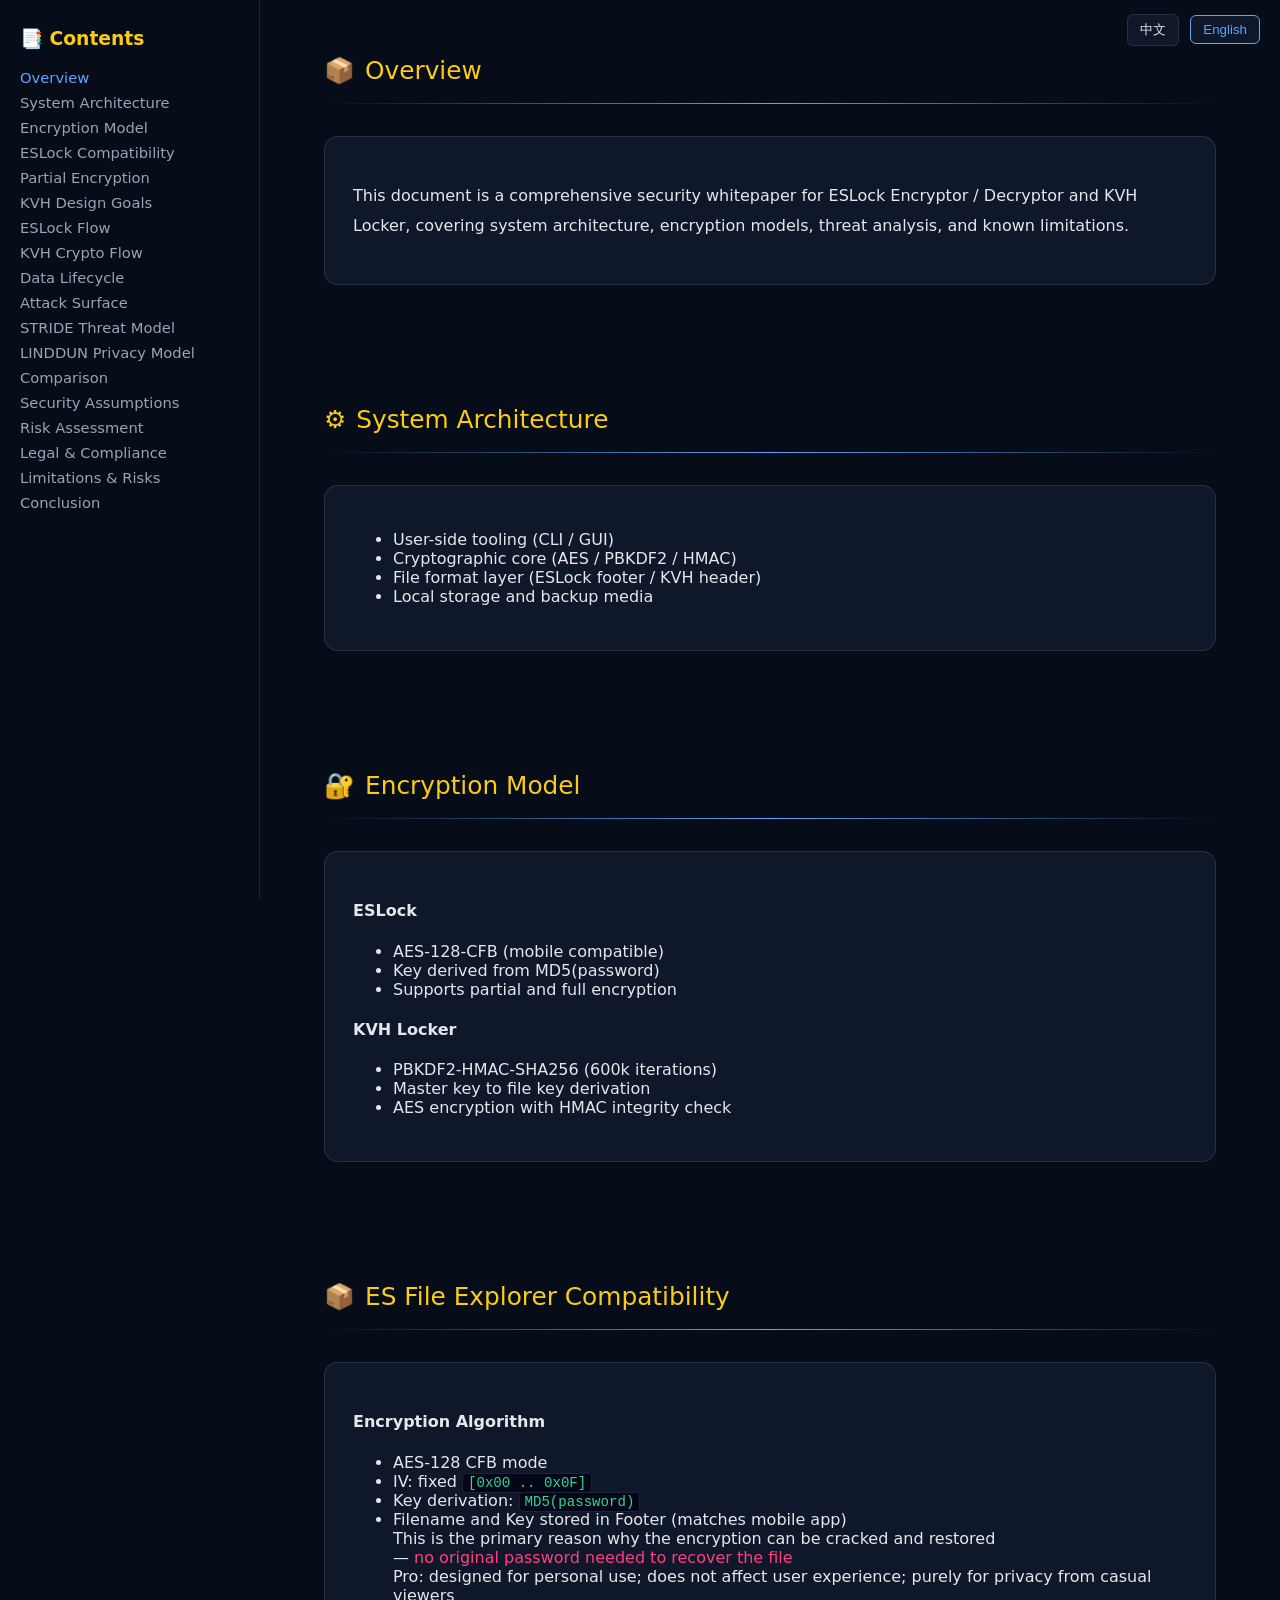
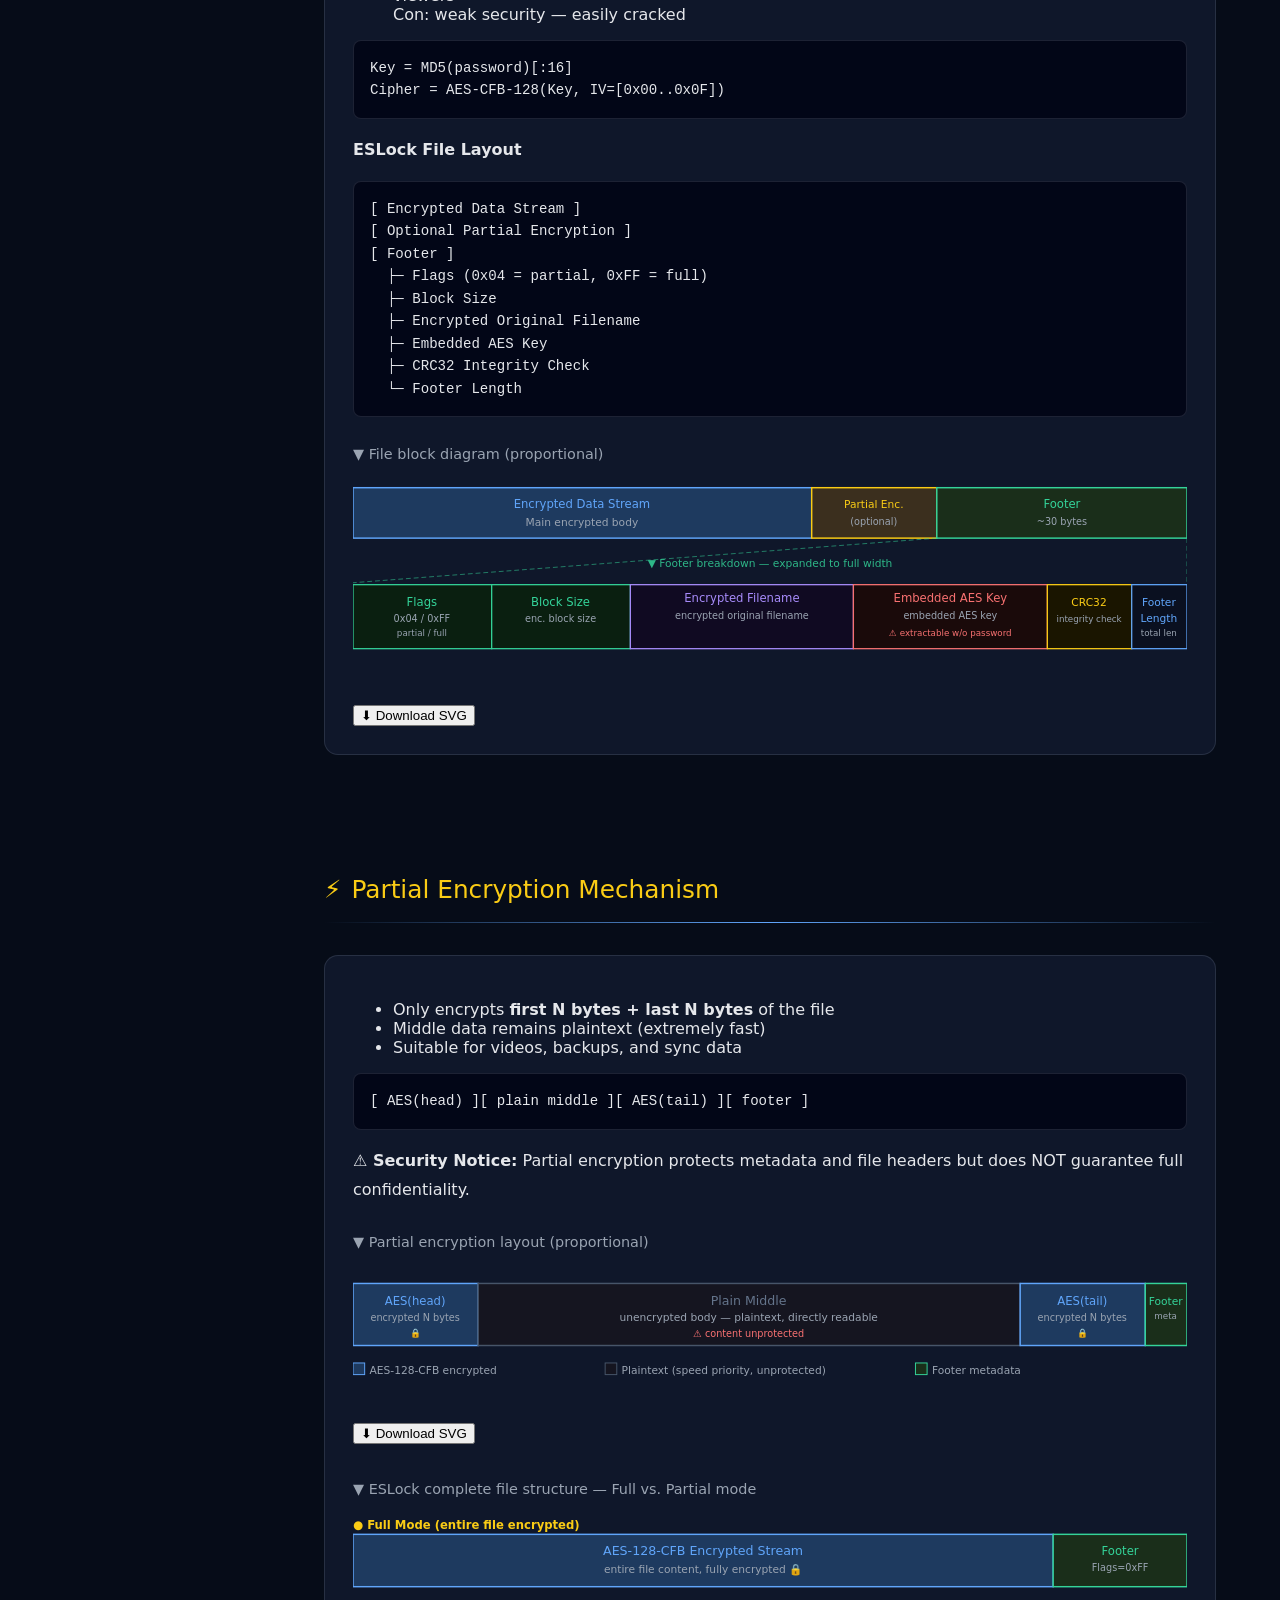
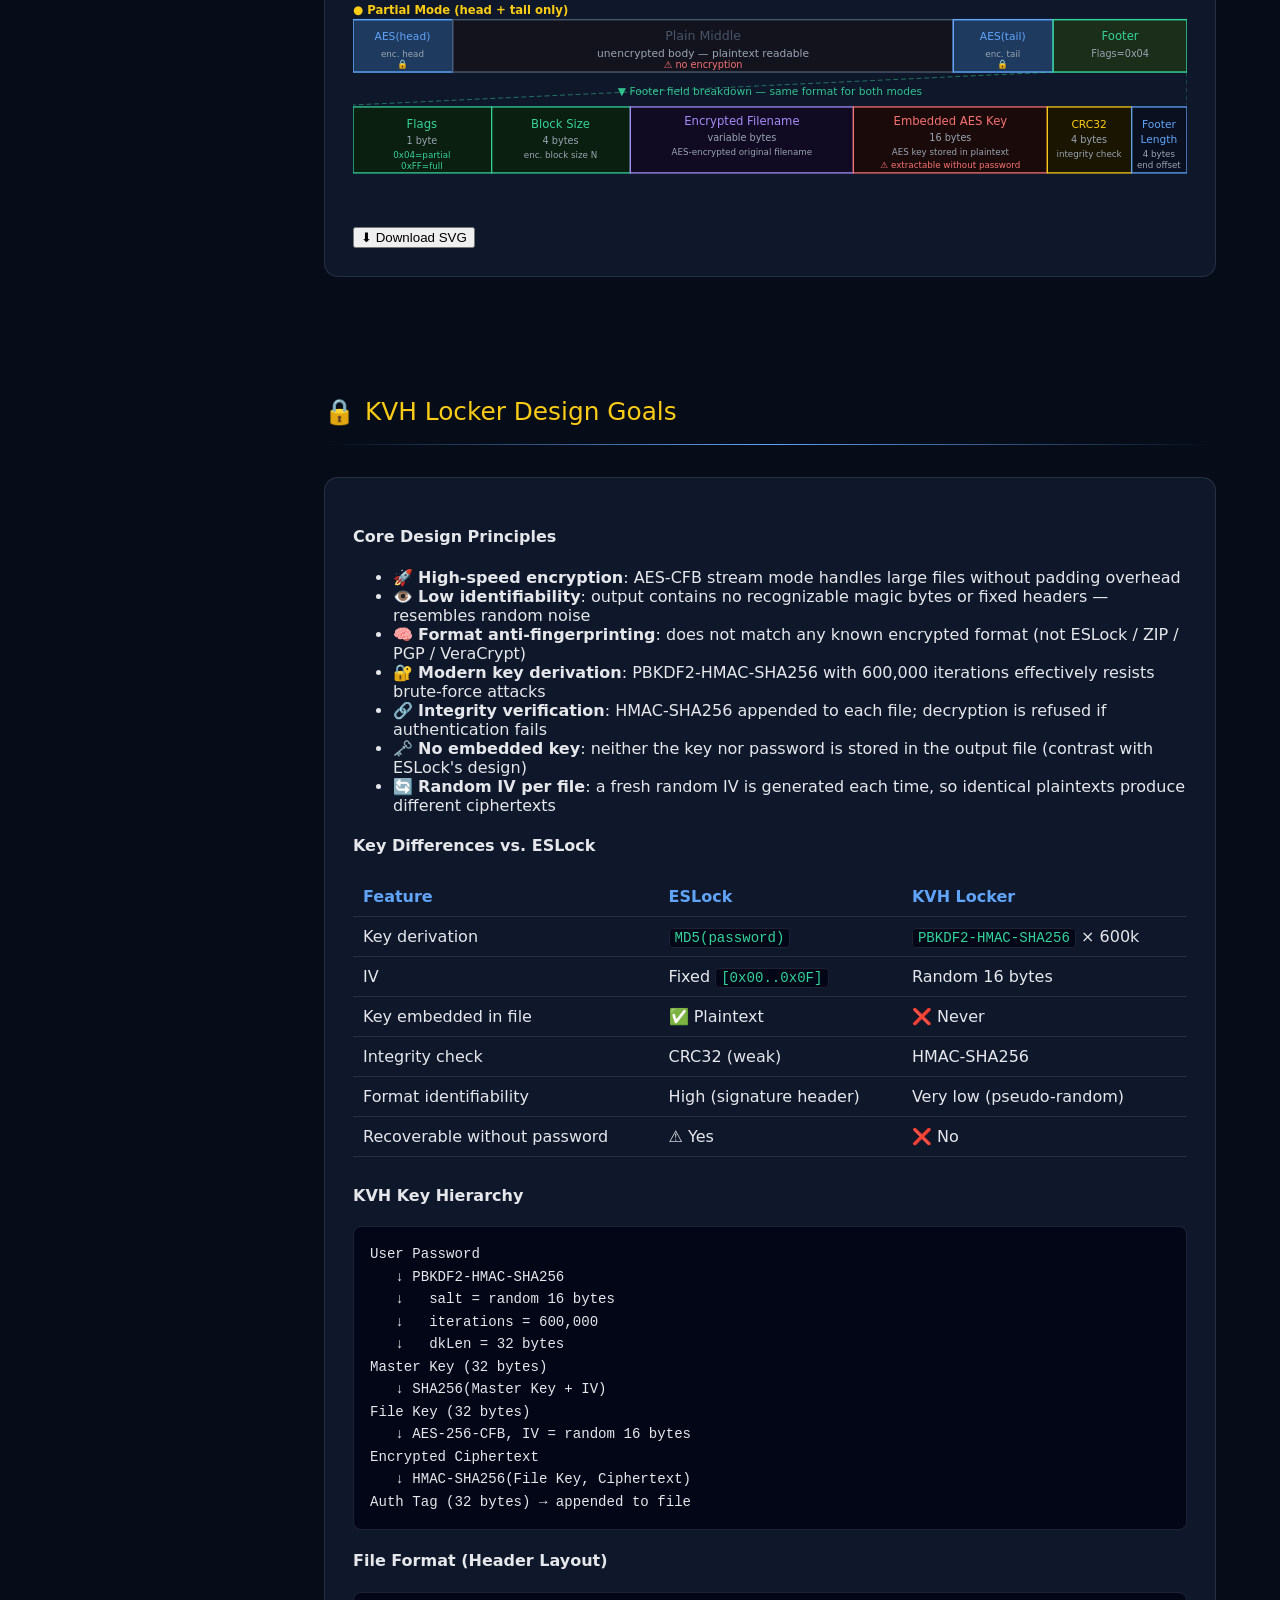
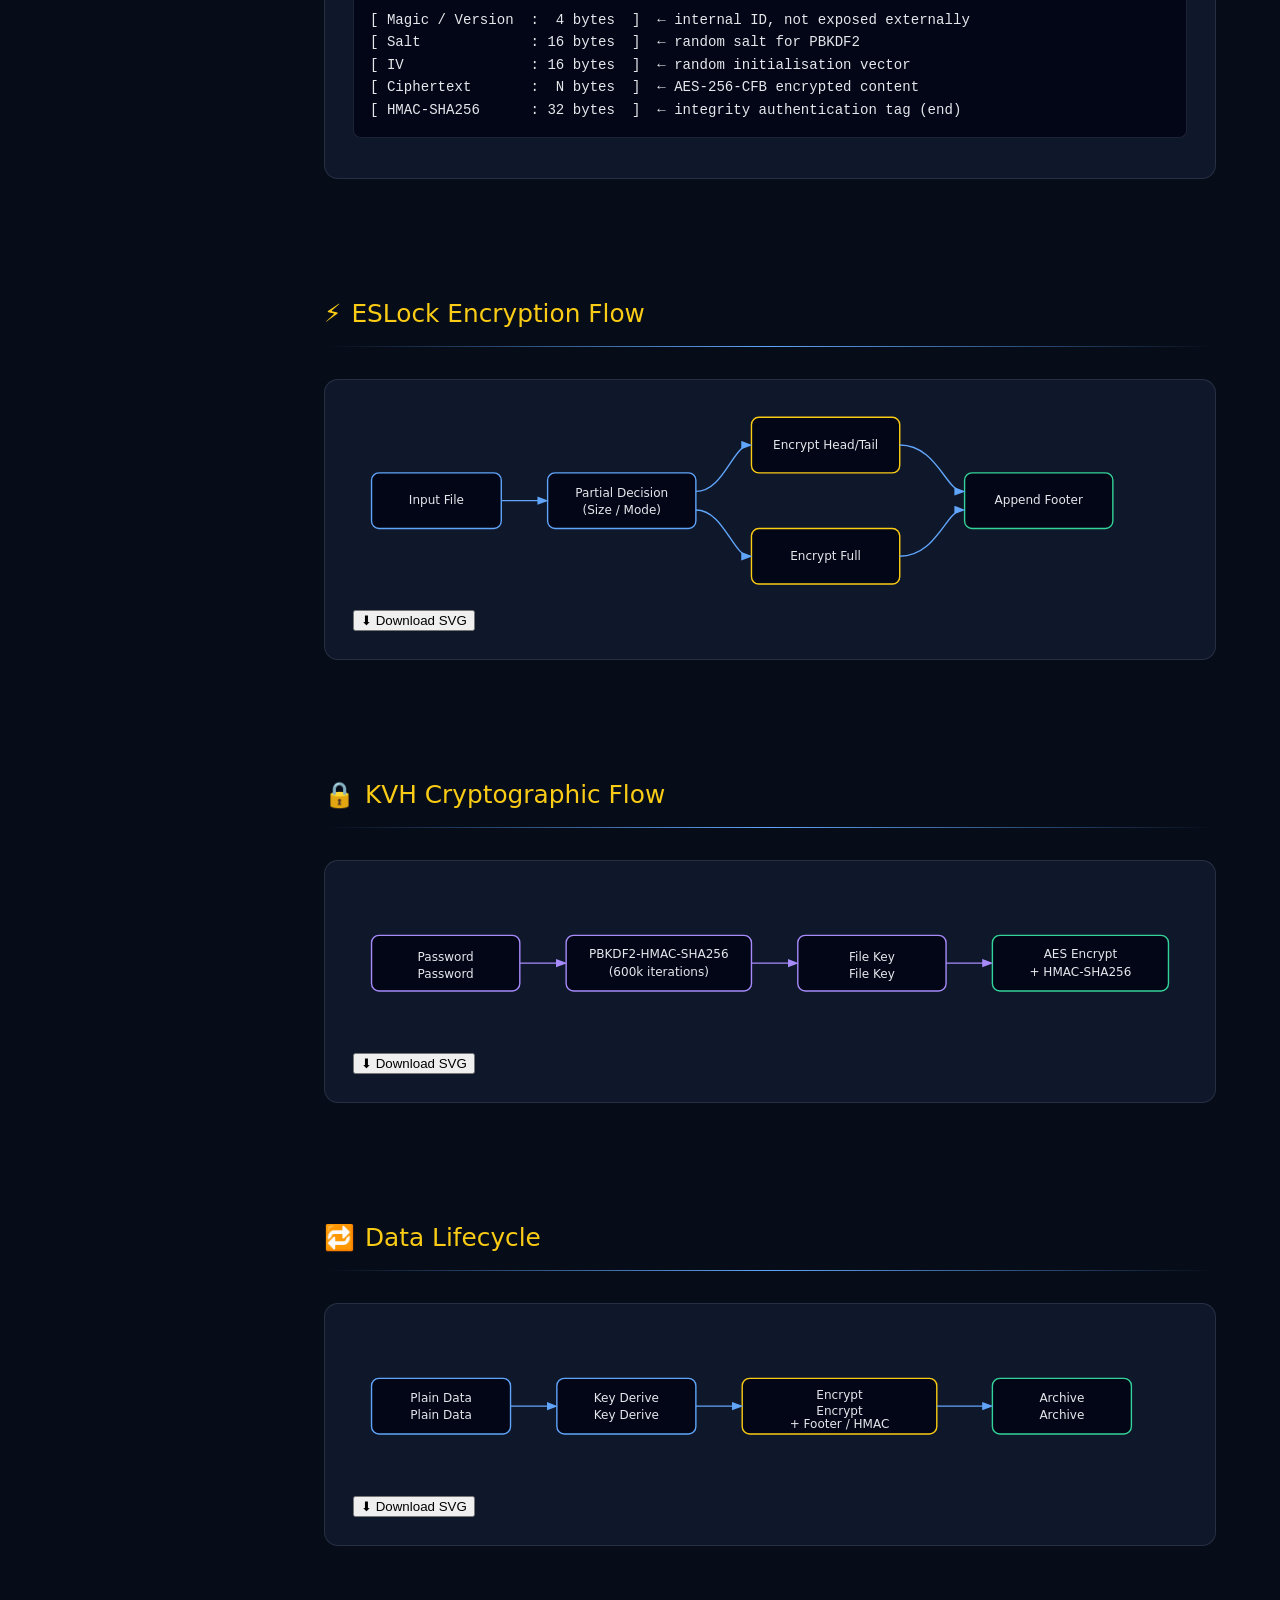
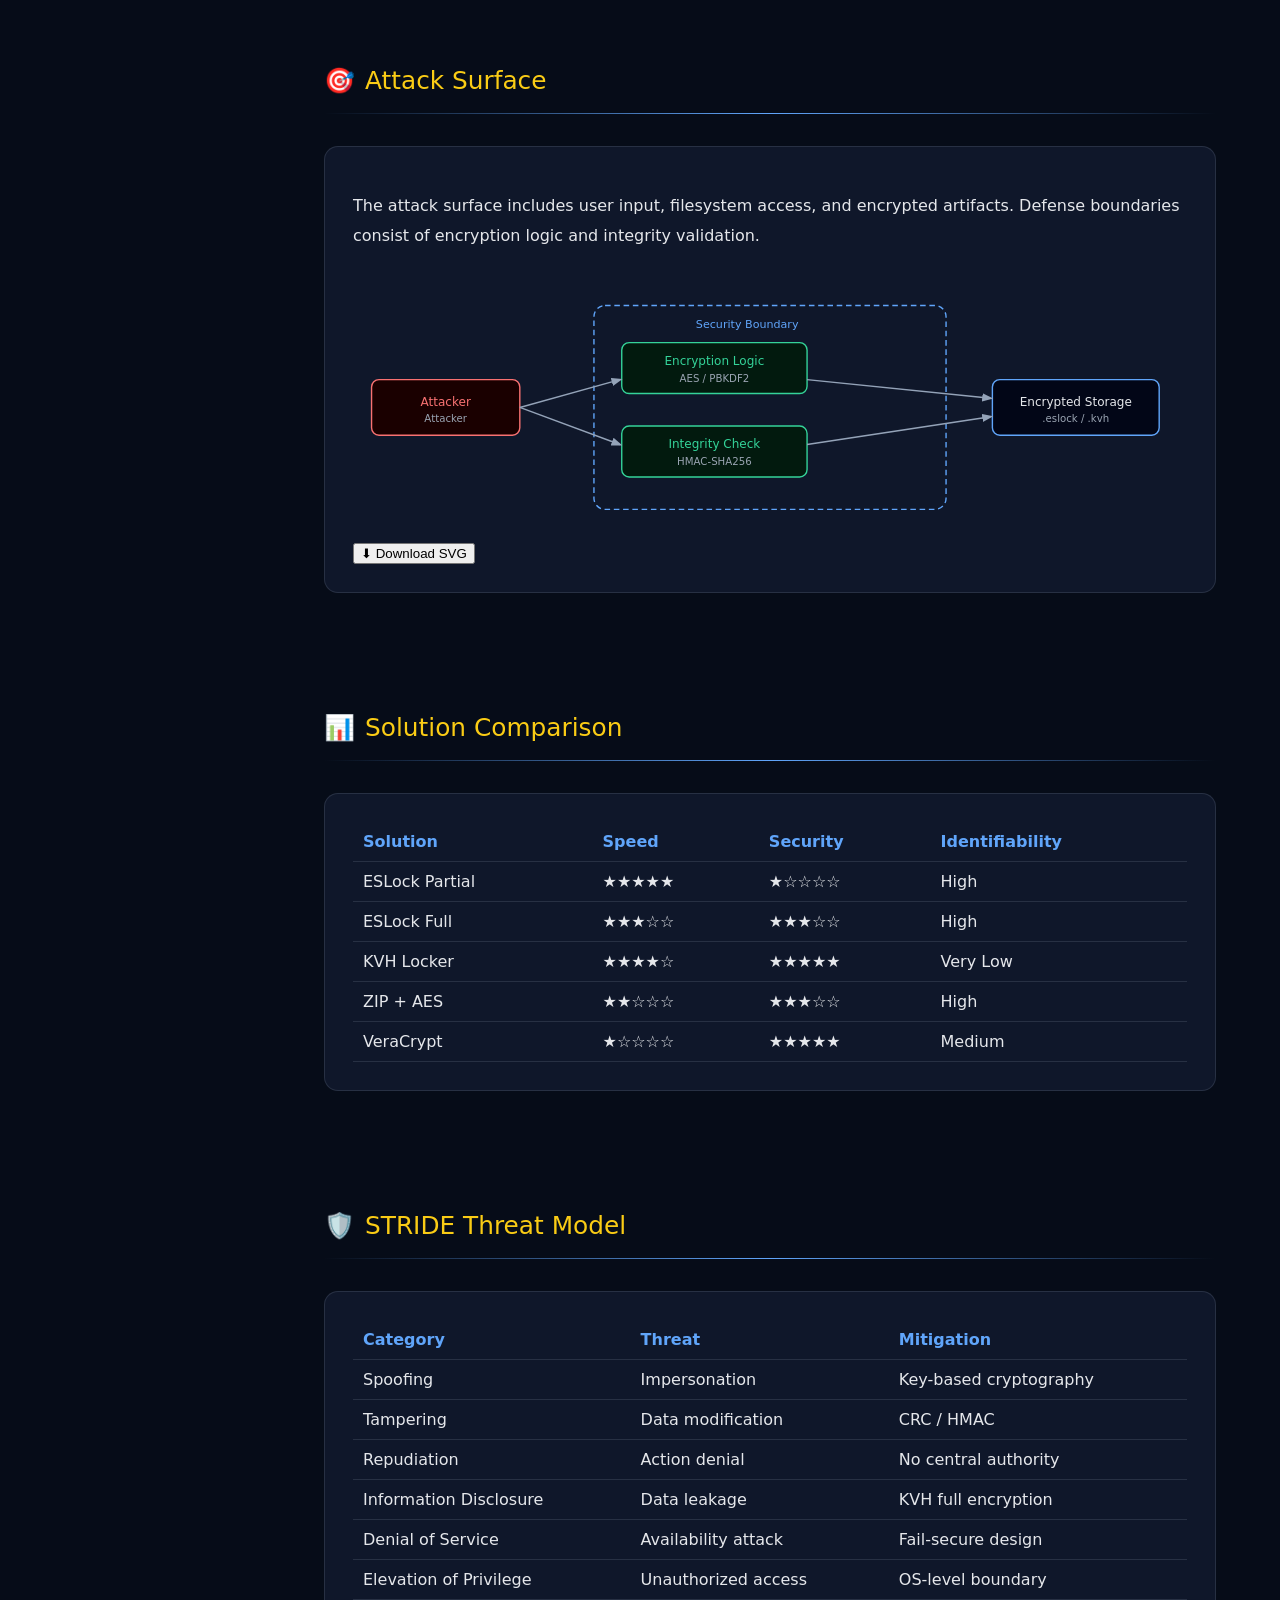
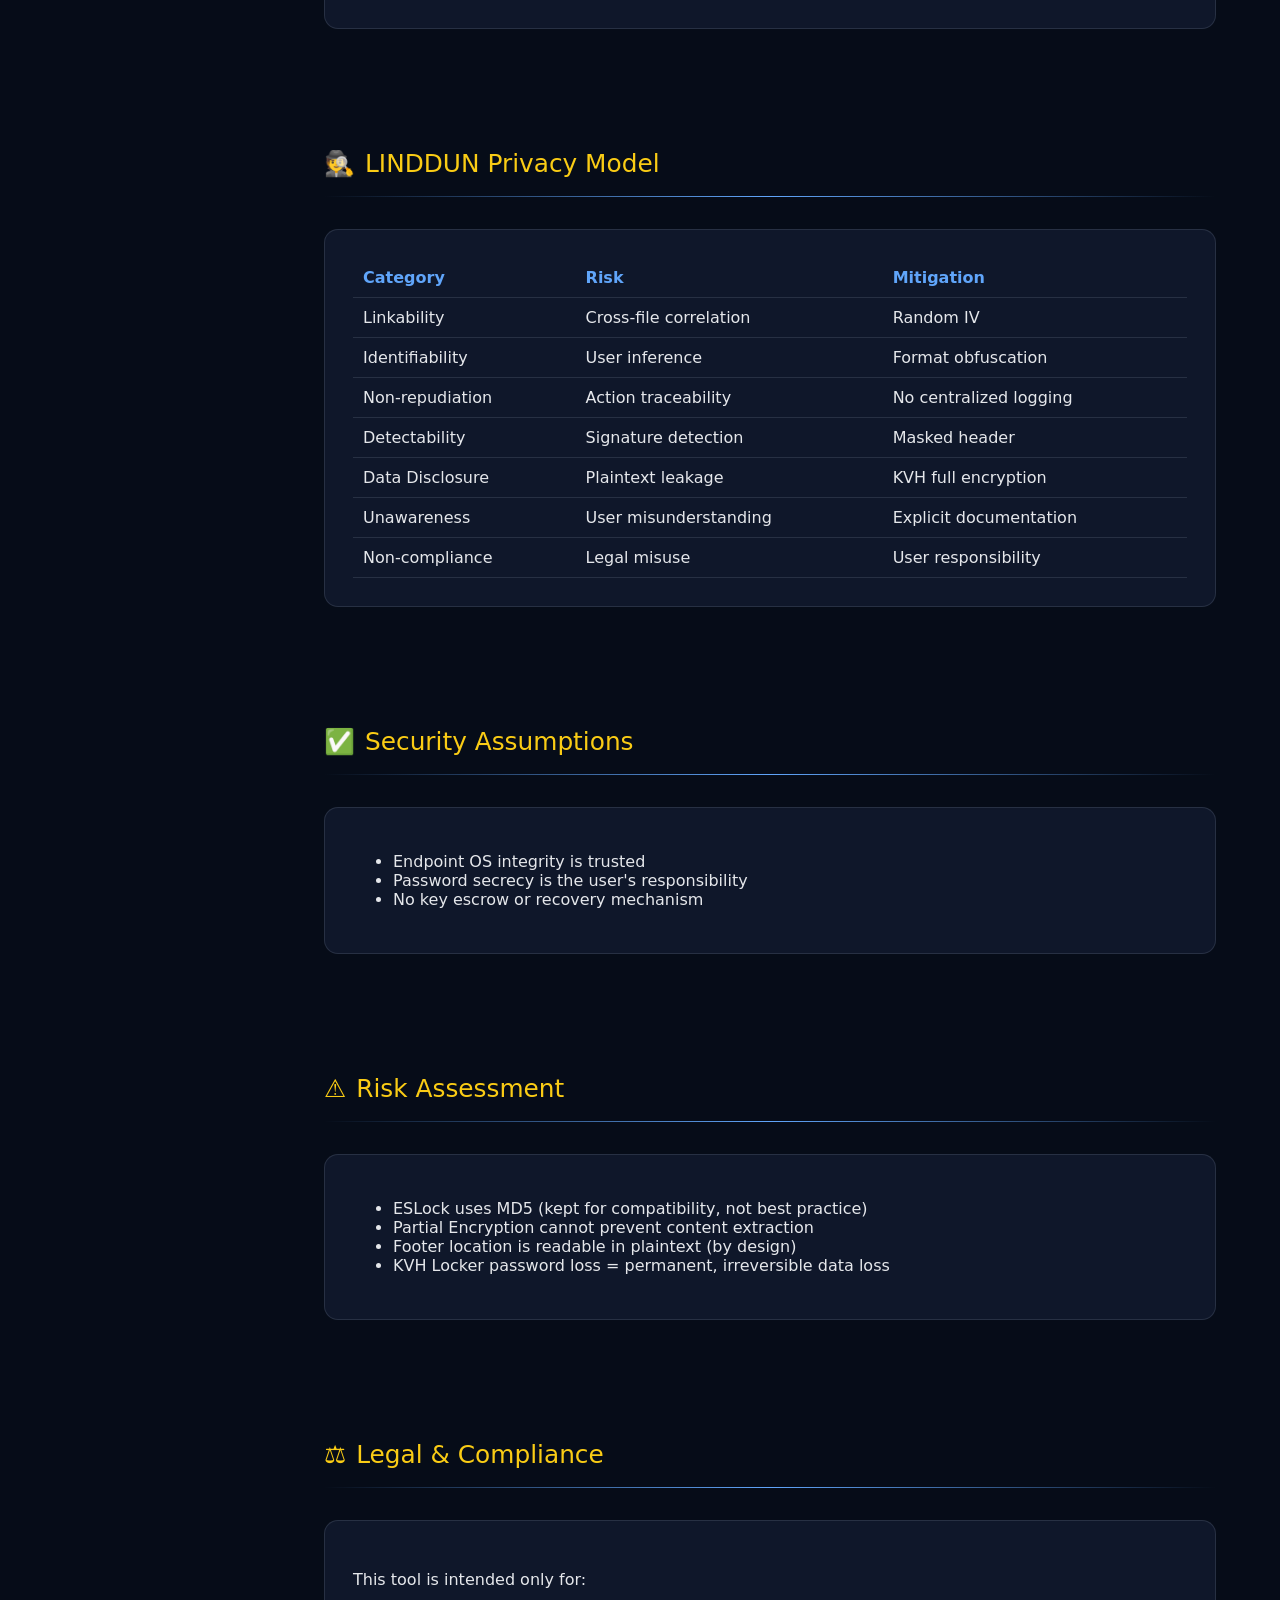
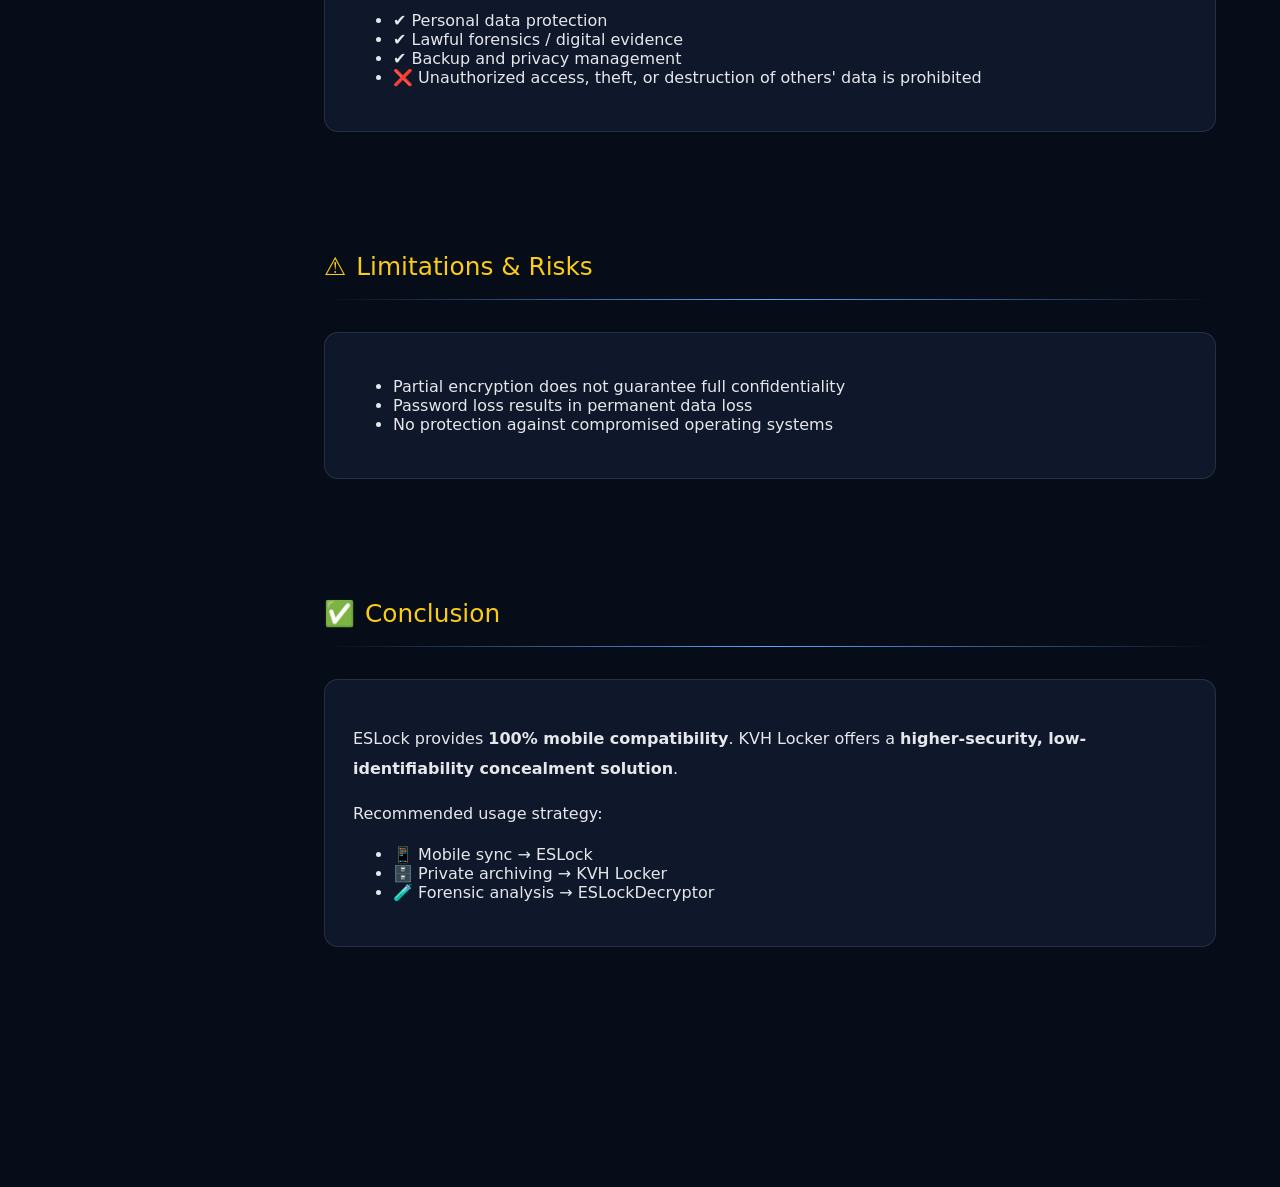
==== ESLOCK_Recover/index.html @ b15d83b2 "Add Eslocker [KvhLockery included]" ====
<!DOCTYPE html>
<html lang="zh-Hant">
<head>
<meta charset="UTF-8">
<meta name="viewport" content="width=device-width, initial-scale=1">
<title>ESLock &amp; KVH Locker — Security Whitepaper</title>

<link rel="stylesheet" href="index.css">
</head>

<body style="background:#060c18;color:#e5e7eb">

<div class="lang-switch">
  <button id="btn-zh" class="active" onclick="setLang('zh')">中文</button>
  <button id="btn-en" onclick="setLang('en')">English</button>
</div>

<div class="wrapper">

<nav>
  <h3>📑 <span class="zhi">目錄</span><span class="eni">Contents</span></h3>
  <a href="#overview">     <span class="zhi">概覽</span>              <span class="eni">Overview</span></a>
  <a href="#architecture"> <span class="zhi">系統架構</span>          <span class="eni">System Architecture</span></a>
  <a href="#crypto">       <span class="zhi">加密模型</span>          <span class="eni">Encryption Model</span></a>
  <a href="#eslock-compat"> <span class="zhi">ESLock 相容性</span>    <span class="eni">ESLock Compatibility</span></a>
  <a href="#eslock-partial"><span class="zhi">部分加密</span>          <span class="eni">Partial Encryption</span></a>
  <a href="#kvh-design">   <span class="zhi">KVH 設計目標</span>     <span class="eni">KVH Design Goals</span></a>
  <a href="#eslock-flow">  <span class="zhi">ESLock 加密流程</span>  <span class="eni">ESLock Flow</span></a>
  <a href="#kvh-flow">     <span class="zhi">KVH 加密流程</span>    <span class="eni">KVH Crypto Flow</span></a>
  <a href="#lifecycle">    <span class="zhi">資料生命週期</span>     <span class="eni">Data Lifecycle</span></a>
  <a href="#attack">       <span class="zhi">攻擊面</span>            <span class="eni">Attack Surface</span></a>
  <a href="#stride">       <span class="zhi">STRIDE 威脅模型</span>  <span class="eni">STRIDE Threat Model</span></a>
  <a href="#linddun">      <span class="zhi">LINDDUN 隱私模型</span><span class="eni">LINDDUN Privacy Model</span></a>
  <a href="#compare">      <span class="zhi">方案比較</span>          <span class="eni">Comparison</span></a>
  <a href="#assumptions">  <span class="zhi">安全假設</span>          <span class="eni">Security Assumptions</span></a>
  <a href="#risk">         <span class="zhi">風險評估</span>          <span class="eni">Risk Assessment</span></a>
  <a href="#legal">        <span class="zhi">法務聲明</span>          <span class="eni">Legal &amp; Compliance</span></a>
  <a href="#limits">       <span class="zhi">限制與風險</span>        <span class="eni">Limitations &amp; Risks</span></a>
  <a href="#conclusion">   <span class="zhi">結語</span>              <span class="eni">Conclusion</span></a>
</nav>

<main>

<!-- ===== Overview ===== -->
<section id="overview">
<div class="icon-title">📦 <span class="zhi">概覽</span><span class="eni">Overview</span></div>
<div class="divider"></div>
<div class="panel">
  <div class="zh"><p>本文件為 ESLock Encryptor / Decryptor 與 KVH Locker 的完整安全白皮書，描述其系統架構、加密模型、威脅面分析與已知限制。</p></div>
  <div class="en"><p>This document is a comprehensive security whitepaper for ESLock Encryptor / Decryptor and KVH Locker, covering system architecture, encryption models, threat analysis, and known limitations.</p></div>
</div>
</section>

<!-- ===== Architecture ===== -->
<section id="architecture">
<div class="icon-title">⚙️ <span class="zhi">系統架構</span><span class="eni">System Architecture</span></div>
<div class="divider"></div>
<div class="panel">
  <div class="zh"><ul>
    <li>使用者端工具（CLI / GUI）</li>
    <li>密碼學核心（AES / PBKDF2 / HMAC）</li>
    <li>檔案格式層（ESLock Footer / KVH Header）</li>
    <li>本機儲存與備份媒體</li>
  </ul></div>
  <div class="en"><ul>
    <li>User-side tooling (CLI / GUI)</li>
    <li>Cryptographic core (AES / PBKDF2 / HMAC)</li>
    <li>File format layer (ESLock footer / KVH header)</li>
    <li>Local storage and backup media</li>
  </ul></div>
</div>
</section>

<!-- ===== Crypto ===== -->
<section id="crypto">
<div class="icon-title">🔐 <span class="zhi">加密模型</span><span class="eni">Encryption Model</span></div>
<div class="divider"></div>
<div class="panel">
  <div class="zh">
    <p><b>ESLock</b></p>
    <ul>
      <li>AES-128-CFB（相容行動裝置）</li>
      <li>Key = MD5(password)</li>
      <li>支援 Partial / Full Encryption</li>
    </ul>
    <p><b>KVH Locker</b></p>
    <ul>
      <li>PBKDF2-HMAC-SHA256（600k iterations）</li>
      <li>Master Key 派生成 File Key</li>
      <li>AES 加密 + HMAC 完整性驗證</li>
    </ul>
  </div>
  <div class="en">
    <p><b>ESLock</b></p>
    <ul>
      <li>AES-128-CFB (mobile compatible)</li>
      <li>Key derived from MD5(password)</li>
      <li>Supports partial and full encryption</li>
    </ul>
    <p><b>KVH Locker</b></p>
    <ul>
      <li>PBKDF2-HMAC-SHA256 (600k iterations)</li>
      <li>Master key to file key derivation</li>
      <li>AES encryption with HMAC integrity check</li>
    </ul>
  </div>
</div>
</section>

<!-- ===== ESLock Compatibility ===== -->
<section id="eslock-compat">
<div class="icon-title">📦 <span class="zhi">ESLock 相容性說明</span><span class="eni">ES File Explorer Compatibility</span></div>
<div class="divider"></div>
<div class="panel">
  <div class="zh">
    <p><b>加密演算法</b></p>
    <ul>
      <li>AES-128 CFB mode</li>
      <li>IV：固定為 <code>[0x00 .. 0x0F]</code></li>
      <li>Key 派生：<code>MD5(password)</code></li>
      <li>檔名與 Key 儲存於 Footer（與手機版一致）</BR>
          這也是為何加密會被破解還原的主要原因 <span style="color: rgb(255, 64, 128);">不須原始密碼 即可還原檔案</span></BR>
          優點: 個人使用 不影響 使用體驗 單純作為防窺的用途</BR>
          缺點: 安全性較弱，容易被破解
      </li>
    </ul>
    <pre>Key = MD5(password)[:16]
Cipher = AES-CFB-128(Key, IV=[0x00..0x0F])</pre>
    <p><b>ESLock 檔案結構</b></p>
    <pre>[ Encrypted Data Stream ]
[ Optional Partial Encryption ]
[ Footer ]
  ├─ Flags (0x04 = partial, 0xFF = full)
  ├─ Block Size
  ├─ Encrypted Original Filename
  ├─ Embedded AES Key
  ├─ CRC32 Integrity Check
  └─ Footer Length</pre>
  </div>
  <div class="en">
    <p><b>Encryption Algorithm</b></p>
    <ul>
      <li>AES-128 CFB mode</li>
      <li>IV: fixed <code>[0x00 .. 0x0F]</code></li>
      <li>Key derivation: <code>MD5(password)</code></li>
      <li>Filename and Key stored in Footer (matches mobile app)<br>
          This is the primary reason why the encryption can be cracked and restored <br> — <span style="color: rgb(255, 64, 128);">no original password needed to recover the file</span><br>
          Pro: designed for personal use; does not affect user experience; purely for privacy from casual viewers<br>
          Con: weak security — easily cracked
      </li>
    </ul>
    <pre>Key = MD5(password)[:16]
Cipher = AES-CFB-128(Key, IV=[0x00..0x0F])</pre>
    <p><b>ESLock File Layout</b></p>
    <pre>[ Encrypted Data Stream ]
[ Optional Partial Encryption ]
[ Footer ]
  ├─ Flags (0x04 = partial, 0xFF = full)
  ├─ Block Size
  ├─ Encrypted Original Filename
  ├─ Embedded AES Key
  ├─ CRC32 Integrity Check
  └─ Footer Length</pre>
  </div>

  <!-- ===== File Layout Diagram (shared, language-neutral) ===== -->
  <p style="margin:24px 0 10px;font-size:.9rem;color:var(--muted)">
    <span class="zhi">▼ 檔案區塊示意圖（依比例）</span>
    <span class="eni">▼ File block diagram (proportional)</span>
  </p>
  <svg id="svgLayout" viewBox="0 0 860 220" width="100%" xmlns="http://www.w3.org/2000/svg">
    <!--
      Row 1 — proportional top-level blocks (total 860px)
        Encrypted Data Stream : 55% → 473px
        Partial Enc (optional): 15% → 129px
        Footer                : 30% → 258px
      Row 2 — Footer sub-blocks expanded to full 860px
        scale = 860/258 ≈ 3.333
        Flags 43→143 | BlockSize 43→143 | Filename 69→230
        AESKey 60→200 | CRC32 26→87 | FtrLen 17→57
    -->

    <!-- ── Row 1 ── -->
    <rect x="0"   y="10" width="473" height="52" rx="0" fill="#1e3a5f" stroke="#60a5fa" stroke-width="1.5"/>
    <rect x="473" y="10" width="129" height="52" rx="0" fill="#3b2f1e" stroke="#facc15" stroke-width="1.5"/>
    <rect x="602" y="10" width="258" height="52" rx="0" fill="#1a2e1a" stroke="#34d399" stroke-width="1.5"/>

    <text x="236" y="31" font-family="system-ui" font-size="12" fill="#60a5fa" text-anchor="middle">Encrypted Data Stream</text>
    <text x="236" y="50" font-family="system-ui" font-size="11" fill="#9aa4b2" text-anchor="middle">
      <tspan class="zhi">主體加密內容</tspan><tspan class="eni">Main encrypted body</tspan>
    </text>
    <text x="537" y="31" font-family="system-ui" font-size="11" fill="#facc15" text-anchor="middle">Partial Enc.</text>
    <text x="537" y="48" font-family="system-ui" font-size="10" fill="#9aa4b2" text-anchor="middle">
      <tspan class="zhi">(選用)</tspan><tspan class="eni">(optional)</tspan>
    </text>
    <text x="731" y="31" font-family="system-ui" font-size="12" fill="#34d399" text-anchor="middle">Footer</text>
    <text x="731" y="48" font-family="system-ui" font-size="10" fill="#9aa4b2" text-anchor="middle">~30 bytes</text>

    <!-- ── Zoom connector: Footer (x=602~860) fans out to full width ── -->
    <line x1="602" y1="62" x2="0"   y2="108" stroke="#34d399" stroke-width="1"   stroke-dasharray="5,3" opacity="0.55"/>
    <line x1="860" y1="62" x2="860" y2="108" stroke="#34d399" stroke-width="1"   stroke-dasharray="5,3" opacity="0.55"/>
    <!-- zoom label -->
    <text x="430" y="92" font-family="system-ui" font-size="11" fill="#34d399" text-anchor="middle" opacity="0.85">
      <tspan class="zhi">▼ Footer 展開（依欄位比例，整列顯示）</tspan>
      <tspan class="eni">▼ Footer breakdown — expanded to full width</tspan>
    </text>

    <!-- ── Row 2: Footer sub-blocks full-width ── -->
    <rect x="0"   y="110" width="143" height="66" rx="0" fill="#0a1f10" stroke="#34d399" stroke-width="1.3"/>
    <rect x="143" y="110" width="143" height="66" rx="0" fill="#0a1f10" stroke="#34d399" stroke-width="1.3"/>
    <rect x="286" y="110" width="230" height="66" rx="0" fill="#100a22" stroke="#a78bfa" stroke-width="1.3"/>
    <rect x="516" y="110" width="200" height="66" rx="0" fill="#1a0a0a" stroke="#f87171" stroke-width="1.3"/>
    <rect x="716" y="110" width="87"  height="66" rx="0" fill="#1a1500" stroke="#facc15" stroke-width="1.3"/>
    <rect x="803" y="110" width="57"  height="66" rx="0" fill="#0a1020" stroke="#60a5fa" stroke-width="1.3"/>

    <!-- Row 2 labels -->
    <text x="71"  y="132" font-family="system-ui" font-size="12" fill="#34d399" text-anchor="middle">Flags</text>
    <text x="71"  y="149" font-family="system-ui" font-size="10" fill="#9aa4b2" text-anchor="middle">0x04 / 0xFF</text>
    <text x="71"  y="163" font-family="system-ui" font-size="9"  fill="#9aa4b2" text-anchor="middle">
      <tspan class="zhi">partial / full</tspan><tspan class="eni">partial / full</tspan>
    </text>

    <text x="214" y="132" font-family="system-ui" font-size="12" fill="#34d399" text-anchor="middle">Block Size</text>
    <text x="214" y="149" font-family="system-ui" font-size="10" fill="#9aa4b2" text-anchor="middle">
      <tspan class="zhi">加密區塊大小</tspan><tspan class="eni">enc. block size</tspan>
    </text>

    <text x="401" y="128" font-family="system-ui" font-size="12" fill="#a78bfa" text-anchor="middle">Encrypted Filename</text>
    <text x="401" y="145" font-family="system-ui" font-size="10" fill="#9aa4b2" text-anchor="middle">
      <tspan class="zhi">加密原始檔名</tspan><tspan class="eni">encrypted original filename</tspan>
    </text>

    <text x="616" y="128" font-family="system-ui" font-size="12" fill="#f87171" text-anchor="middle">Embedded AES Key</text>
    <text x="616" y="145" font-family="system-ui" font-size="10" fill="#9aa4b2" text-anchor="middle">
      <tspan class="zhi">嵌入的 AES 金鑰</tspan><tspan class="eni">embedded AES key</tspan>
    </text>
    <text x="616" y="163" font-family="system-ui" font-size="9"  fill="#f87171" text-anchor="middle">
      <tspan class="zhi">⚠ 無需密碼可取出</tspan><tspan class="eni">⚠ extractable w/o password</tspan>
    </text>

    <text x="759" y="132" font-family="system-ui" font-size="11" fill="#facc15" text-anchor="middle">CRC32</text>
    <text x="759" y="149" font-family="system-ui" font-size="9"  fill="#9aa4b2" text-anchor="middle">
      <tspan class="zhi">完整性驗證</tspan><tspan class="eni">integrity check</tspan>
    </text>

    <text x="831" y="132" font-family="system-ui" font-size="11" fill="#60a5fa" text-anchor="middle">Footer</text>
    <text x="831" y="148" font-family="system-ui" font-size="11" fill="#60a5fa" text-anchor="middle">Length</text>
    <text x="831" y="163" font-family="system-ui" font-size="9"  fill="#9aa4b2" text-anchor="middle">
      <tspan class="zhi">總長度</tspan><tspan class="eni">total len</tspan>
    </text>
  </svg>
  <button class="btn" style="margin-top:10px" onclick="exportSVG('svgLayout','eslock_file_layout.svg')">⬇ <span class="zhi">下載 SVG</span><span class="eni">Download SVG</span></button>
</div>
</section>

<!-- ===== Partial Encryption ===== -->
<section id="eslock-partial">
<div class="icon-title">⚡ <span class="zhi">部分加密機制</span><span class="eni">Partial Encryption Mechanism</span></div>
<div class="divider"></div>
<div class="panel">
  <div class="zh">
    <ul>
      <li>只加密檔案<strong>前 N bytes + 後 N bytes</strong></li>
      <li>中間資料保持原樣（速度極快）</li>
      <li>適合影片、備份、同步資料</li>
    </ul>
    <pre>[ AES(head) ][ plain middle ][ AES(tail) ][ footer ]</pre>
    <p><b>⚠ Security Notice：</b>部分加密保護 Metadata 與檔頭，但無法保護完整機密性。</p>
  </div>
  <div class="en">
    <ul>
      <li>Only encrypts <strong>first N bytes + last N bytes</strong> of the file</li>
      <li>Middle data remains plaintext (extremely fast)</li>
      <li>Suitable for videos, backups, and sync data</li>
    </ul>
    <pre>[ AES(head) ][ plain middle ][ AES(tail) ][ footer ]</pre>
    <p><b>⚠ Security Notice:</b> Partial encryption protects metadata and file headers but does NOT guarantee full confidentiality.</p>
  </div>

  <!-- ===== Partial Encryption Diagram (shared) ===== -->
  <p style="margin:24px 0 10px;font-size:.9rem;color:var(--muted)">
    <span class="zhi">▼ 部分加密結構示意圖（依比例）</span>
    <span class="eni">▼ Partial encryption layout (proportional)</span>
  </p>
  <svg id="svgPartial" viewBox="0 0 860 148" width="100%" xmlns="http://www.w3.org/2000/svg">

    <!-- ── Blocks ── -->
    <!-- AES(head): ~15% → 129px -->
    <rect x="0"   y="18" width="129" height="64" rx="0" fill="#1e3a5f" stroke="#60a5fa" stroke-width="1.5"/>
    <!-- Plain Middle: ~65% → 559px -->
    <rect x="129" y="18" width="559" height="64" rx="0" fill="#151520" stroke="#475569" stroke-width="1.5"/>
    <!-- AES(tail): ~15% → 129px -->
    <rect x="688" y="18" width="129" height="64" rx="0" fill="#1e3a5f" stroke="#60a5fa" stroke-width="1.5"/>
    <!-- Footer: ~5% → 43px -->
    <rect x="817" y="18" width="43"  height="64" rx="0" fill="#1a2e1a" stroke="#34d399" stroke-width="1.5"/>

    <!-- ── Block labels ── -->
    <text x="64"  y="40" font-family="system-ui" font-size="12" fill="#60a5fa" text-anchor="middle">AES(head)</text>
    <text x="64"  y="57" font-family="system-ui" font-size="10" fill="#9aa4b2" text-anchor="middle">
      <tspan class="zhi">加密頭部 N bytes</tspan><tspan class="eni">encrypted N bytes</tspan>
    </text>
    <text x="64"  y="72" font-family="system-ui" font-size="9" fill="#60a5fa" text-anchor="middle">🔒</text>

    <text x="408" y="40" font-family="system-ui" font-size="13" fill="#64748b" text-anchor="middle">Plain Middle</text>
    <text x="408" y="57" font-family="system-ui" font-size="11" fill="#9aa4b2" text-anchor="middle">
      <tspan class="zhi">未加密中段（明文，可被直接讀取）</tspan><tspan class="eni">unencrypted body — plaintext, directly readable</tspan>
    </text>
    <text x="408" y="73" font-family="system-ui" font-size="10" fill="#f87171" text-anchor="middle">
      <tspan class="zhi">⚠ 內容未受保護</tspan><tspan class="eni">⚠ content unprotected</tspan>
    </text>

    <text x="752" y="40" font-family="system-ui" font-size="12" fill="#60a5fa" text-anchor="middle">AES(tail)</text>
    <text x="752" y="57" font-family="system-ui" font-size="10" fill="#9aa4b2" text-anchor="middle">
      <tspan class="zhi">加密尾部 N bytes</tspan><tspan class="eni">encrypted N bytes</tspan>
    </text>
    <text x="752" y="72" font-family="system-ui" font-size="9" fill="#60a5fa" text-anchor="middle">🔒</text>

    <text x="838" y="40" font-family="system-ui" font-size="11" fill="#34d399" text-anchor="middle">Footer</text>
    <text x="838" y="55" font-family="system-ui" font-size="9"  fill="#9aa4b2" text-anchor="middle">
      <tspan class="zhi">元資料</tspan><tspan class="eni">meta</tspan>
    </text>

    <!-- ── Legend ── -->
    <rect x="0"   y="100" width="12" height="12" fill="#1e3a5f" stroke="#60a5fa" stroke-width="1"/>
    <text x="17"  y="111" font-family="system-ui" font-size="11" fill="#9aa4b2">
      <tspan class="zhi">AES-128-CFB 加密區塊</tspan><tspan class="eni">AES-128-CFB encrypted</tspan>
    </text>
    <rect x="260" y="100" width="12" height="12" fill="#151520" stroke="#475569" stroke-width="1"/>
    <text x="277" y="111" font-family="system-ui" font-size="11" fill="#9aa4b2">
      <tspan class="zhi">明文（速度優先，無保護）</tspan><tspan class="eni">Plaintext (speed priority, unprotected)</tspan>
    </text>
    <rect x="580" y="100" width="12" height="12" fill="#1a2e1a" stroke="#34d399" stroke-width="1"/>
    <text x="597" y="111" font-family="system-ui" font-size="11" fill="#9aa4b2">
      <tspan class="zhi">Footer 元資料</tspan><tspan class="eni">Footer metadata</tspan>
    </text>
  </svg>
  <button class="btn" style="margin-top:10px" onclick="exportSVG('svgPartial','eslock_partial_layout.svg')">⬇ <span class="zhi">下載 SVG</span><span class="eni">Download SVG</span></button>

  <!-- ===== ESLock Detailed File Structure Diagram ===== -->
  <p style="margin:32px 0 10px;font-size:.9rem;color:var(--muted)">
    <span class="zhi">▼ ESLock 完整檔案結構（Full / Partial 兩種模式對比）</span>
    <span class="eni">▼ ESLock complete file structure — Full vs. Partial mode</span>
  </p>
  <svg id="svgEslockDetail" viewBox="0 0 860 310" width="100%" xmlns="http://www.w3.org/2000/svg">

    <!-- ════ Row A: Full Encryption Mode ════ -->
    <text x="0" y="16" font-family="system-ui" font-size="12" fill="#facc15" font-weight="bold">
      <tspan class="zhi">● Full 模式（全文加密）</tspan><tspan class="eni">● Full Mode (entire file encrypted)</tspan>
    </text>
    <!-- AES Full Stream: 84% → 722px -->
    <rect x="0"   y="22" width="722" height="54" rx="0" fill="#1e3a5f" stroke="#60a5fa" stroke-width="1.5"/>
    <!-- Footer: 16% → 138px -->
    <rect x="722" y="22" width="138" height="54" rx="0" fill="#1a2e1a" stroke="#34d399" stroke-width="1.5"/>

    <text x="361" y="43" font-family="system-ui" font-size="13" fill="#60a5fa" text-anchor="middle">AES-128-CFB Encrypted Stream</text>
    <text x="361" y="62" font-family="system-ui" font-size="11" fill="#9aa4b2" text-anchor="middle">
      <tspan class="zhi">完整檔案內容，全部加密 🔒</tspan><tspan class="eni">entire file content, fully encrypted 🔒</tspan>
    </text>
    <text x="791" y="43" font-family="system-ui" font-size="12" fill="#34d399" text-anchor="middle">Footer</text>
    <text x="791" y="60" font-family="system-ui" font-size="10" fill="#9aa4b2" text-anchor="middle">Flags=0xFF</text>

    <!-- ════ Row B: Partial Encryption Mode ════ -->
    <text x="0" y="104" font-family="system-ui" font-size="12" fill="#facc15" font-weight="bold">
      <tspan class="zhi">● Partial 模式（僅加密頭尾）</tspan><tspan class="eni">● Partial Mode (head + tail only)</tspan>
    </text>
    <!-- AES head: 12% → 103px -->
    <rect x="0"   y="110" width="103" height="54" rx="0" fill="#1e3a5f" stroke="#60a5fa" stroke-width="1.5"/>
    <!-- Plain Middle: 60% → 516px -->
    <rect x="103" y="110" width="516" height="54" rx="0" fill="#13131e" stroke="#475569" stroke-width="1.5"/>
    <!-- AES tail: 12% → 103px -->
    <rect x="619" y="110" width="103" height="54" rx="0" fill="#1e3a5f" stroke="#60a5fa" stroke-width="1.5"/>
    <!-- Footer: 16% → 138px -->
    <rect x="722" y="110" width="138" height="54" rx="0" fill="#1a2e1a" stroke="#34d399" stroke-width="1.5"/>

    <text x="51"  y="131" font-family="system-ui" font-size="11" fill="#60a5fa" text-anchor="middle">AES(head)</text>
    <text x="51"  y="148" font-family="system-ui" font-size="9"  fill="#9aa4b2" text-anchor="middle">
      <tspan class="zhi">加密頭部</tspan><tspan class="eni">enc. head</tspan>
    </text>
    <text x="51"  y="159" font-family="system-ui" font-size="9"  fill="#60a5fa" text-anchor="middle">🔒</text>

    <text x="361" y="131" font-family="system-ui" font-size="13" fill="#475569" text-anchor="middle">Plain Middle</text>
    <text x="361" y="148" font-family="system-ui" font-size="11" fill="#9aa4b2" text-anchor="middle">
      <tspan class="zhi">未加密中段內容（明文可讀）</tspan><tspan class="eni">unencrypted body — plaintext readable</tspan>
    </text>
    <text x="361" y="160" font-family="system-ui" font-size="10" fill="#f87171" text-anchor="middle">
      <tspan class="zhi">⚠ 無加密保護</tspan><tspan class="eni">⚠ no encryption</tspan>
    </text>

    <text x="670" y="131" font-family="system-ui" font-size="11" fill="#60a5fa" text-anchor="middle">AES(tail)</text>
    <text x="670" y="148" font-family="system-ui" font-size="9"  fill="#9aa4b2" text-anchor="middle">
      <tspan class="zhi">加密尾部</tspan><tspan class="eni">enc. tail</tspan>
    </text>
    <text x="670" y="159" font-family="system-ui" font-size="9"  fill="#60a5fa" text-anchor="middle">🔒</text>

    <text x="791" y="131" font-family="system-ui" font-size="12" fill="#34d399" text-anchor="middle">Footer</text>
    <text x="791" y="148" font-family="system-ui" font-size="10" fill="#9aa4b2" text-anchor="middle">Flags=0x04</text>

    <!-- ════ Footer zoom connector ════ -->
    <!-- Fan from Footer column (x=722..860, y=164) to full width (x=0..860, y=198) -->
    <line x1="722" y1="164" x2="0"   y2="198" stroke="#34d399" stroke-width="1" stroke-dasharray="5,3" opacity="0.5"/>
    <line x1="860" y1="164" x2="860" y2="198" stroke="#34d399" stroke-width="1" stroke-dasharray="5,3" opacity="0.5"/>
    <text x="430" y="188" font-family="system-ui" font-size="11" fill="#34d399" text-anchor="middle" opacity="0.9">
      <tspan class="zhi">▼ Footer 欄位展開（兩種模式共用相同格式）</tspan>
      <tspan class="eni">▼ Footer field breakdown — same format for both modes</tspan>
    </text>

    <!-- ════ Row C: Footer sub-fields full width ════ -->
    <!-- Flags: ~17% → 143px -->
    <rect x="0"   y="200" width="143" height="68" rx="0" fill="#0a1f10" stroke="#34d399" stroke-width="1.3"/>
    <!-- Block Size: ~17% → 143px -->
    <rect x="143" y="200" width="143" height="68" rx="0" fill="#0a1f10" stroke="#34d399" stroke-width="1.3"/>
    <!-- Encrypted Filename: ~27% → 230px -->
    <rect x="286" y="200" width="230" height="68" rx="0" fill="#100a22" stroke="#a78bfa" stroke-width="1.3"/>
    <!-- Embedded AES Key: ~23% → 200px -->
    <rect x="516" y="200" width="200" height="68" rx="0" fill="#1a0a0a" stroke="#f87171" stroke-width="1.3"/>
    <!-- CRC32: ~10% → 87px -->
    <rect x="716" y="200" width="87"  height="68" rx="0" fill="#1a1500" stroke="#facc15" stroke-width="1.3"/>
    <!-- Footer Length: ~7% → 57px -->
    <rect x="803" y="200" width="57"  height="68" rx="0" fill="#0a1020" stroke="#60a5fa" stroke-width="1.3"/>

    <!-- Row C labels -->
    <text x="71"  y="222" font-family="system-ui" font-size="12" fill="#34d399" text-anchor="middle">Flags</text>
    <text x="71"  y="238" font-family="system-ui" font-size="10" fill="#9aa4b2" text-anchor="middle">1 byte</text>
    <text x="71"  y="253" font-family="system-ui" font-size="9"  fill="#34d399" text-anchor="middle">0x04=partial</text>
    <text x="71"  y="264" font-family="system-ui" font-size="9"  fill="#34d399" text-anchor="middle">0xFF=full</text>

    <text x="214" y="222" font-family="system-ui" font-size="12" fill="#34d399" text-anchor="middle">Block Size</text>
    <text x="214" y="238" font-family="system-ui" font-size="10" fill="#9aa4b2" text-anchor="middle">4 bytes</text>
    <text x="214" y="253" font-family="system-ui" font-size="9"  fill="#9aa4b2" text-anchor="middle">
      <tspan class="zhi">加密區塊大小 N</tspan><tspan class="eni">enc. block size N</tspan>
    </text>

    <text x="401" y="219" font-family="system-ui" font-size="12" fill="#a78bfa" text-anchor="middle">Encrypted Filename</text>
    <text x="401" y="235" font-family="system-ui" font-size="10" fill="#9aa4b2" text-anchor="middle">variable bytes</text>
    <text x="401" y="250" font-family="system-ui" font-size="9"  fill="#9aa4b2" text-anchor="middle">
      <tspan class="zhi">AES 加密後的原始檔名</tspan><tspan class="eni">AES-encrypted original filename</tspan>
    </text>

    <text x="616" y="219" font-family="system-ui" font-size="12" fill="#f87171" text-anchor="middle">Embedded AES Key</text>
    <text x="616" y="235" font-family="system-ui" font-size="10" fill="#9aa4b2" text-anchor="middle">16 bytes</text>
    <text x="616" y="250" font-family="system-ui" font-size="9"  fill="#9aa4b2" text-anchor="middle">
      <tspan class="zhi">明文儲存的 AES 金鑰</tspan><tspan class="eni">AES key stored in plaintext</tspan>
    </text>
    <text x="616" y="263" font-family="system-ui" font-size="9"  fill="#f87171" text-anchor="middle">
      <tspan class="zhi">⚠ 無需密碼即可取出</tspan><tspan class="eni">⚠ extractable without password</tspan>
    </text>

    <text x="759" y="222" font-family="system-ui" font-size="11" fill="#facc15" text-anchor="middle">CRC32</text>
    <text x="759" y="237" font-family="system-ui" font-size="10" fill="#9aa4b2" text-anchor="middle">4 bytes</text>
    <text x="759" y="252" font-family="system-ui" font-size="9"  fill="#9aa4b2" text-anchor="middle">
      <tspan class="zhi">完整性驗證</tspan><tspan class="eni">integrity check</tspan>
    </text>

    <text x="831" y="222" font-family="system-ui" font-size="11" fill="#60a5fa" text-anchor="middle">Footer</text>
    <text x="831" y="237" font-family="system-ui" font-size="11" fill="#60a5fa" text-anchor="middle">Length</text>
    <text x="831" y="252" font-family="system-ui" font-size="9"  fill="#9aa4b2" text-anchor="middle">4 bytes</text>
    <text x="831" y="263" font-family="system-ui" font-size="9"  fill="#9aa4b2" text-anchor="middle">
      <tspan class="zhi">結尾偏移量</tspan><tspan class="eni">end offset</tspan>
    </text>

  </svg>
  <button class="btn" style="margin-top:10px" onclick="exportSVG('svgEslockDetail','eslock_detail_structure.svg')">⬇ <span class="zhi">下載 SVG</span><span class="eni">Download SVG</span></button>
</div>
</section>

<!-- ===== KVH Design Goals ===== -->
<section id="kvh-design">
<div class="icon-title">🔒 <span class="zhi">KVH Locker 設計理念</span><span class="eni">KVH Locker Design Goals</span></div>
<div class="divider"></div>
<div class="panel">
  <div class="zh">
    <p><b>核心設計原則</b></p>
    <ul>
      <li>🚀 <b>極速加密</b>：採用串流模式（AES-CFB），大型檔案亦可快速處理，無需填充</li>
      <li>👁️ <b>低可識別性</b>：輸出不含任何可辨識的 Magic Bytes 或固定標頭，外觀接近隨機雜訊</li>
      <li>🧠 <b>格式抗辨析</b>：不符合任何已知加密格式（非 ESLock / ZIP / PGP / VeraCrypt），難以透過檔案特徵辨別</li>
      <li>🔐 <b>現代密碼學配置</b>：以 PBKDF2-HMAC-SHA256（600k iterations）做金鑰強化，有效抵抗暴力破解</li>
      <li>🔗 <b>完整性驗證</b>：每個檔案附加 HMAC-SHA256，確保資料未被竄改後才允許解密</li>
      <li>🗝️ <b>無金鑰嵌入</b>：不將金鑰或密碼以任何形式儲存於輸出檔案（對比 ESLock 的弱點）</li>
      <li>🔄 <b>隨機 IV</b>：每次加密產生全新隨機 IV，相同明文不會產生相同密文</li>
    </ul>

    <p><b>與 ESLock 的關鍵差異</b></p>
    <table>
      <thead><tr><th>特性</th><th>ESLock</th><th>KVH Locker</th></tr></thead>
      <tbody>
        <tr><td>金鑰派生</td><td><code>MD5(password)</code></td><td><code>PBKDF2-HMAC-SHA256</code> × 600k</td></tr>
        <tr><td>IV</td><td>固定 <code>[0x00..0x0F]</code></td><td>隨機 16 bytes</td></tr>
        <tr><td>金鑰嵌入檔案</td><td>✅ 明文嵌入</td><td>❌ 不嵌入</td></tr>
        <tr><td>完整性驗證</td><td>CRC32（弱）</td><td>HMAC-SHA256</td></tr>
        <tr><td>格式可識別度</td><td>高（有特徵標頭）</td><td>極低（偽隨機）</td></tr>
        <tr><td>無密碼可還原</td><td>⚠️ 可以</td><td>❌ 不可</td></tr>
      </tbody>
    </table>

    <p style="margin-top:24px"><b>KVH 金鑰層級架構</b></p>
    <pre>User Password
   ↓ PBKDF2-HMAC-SHA256
   ↓   salt = random 16 bytes
   ↓   iterations = 600,000
   ↓   dkLen = 32 bytes
Master Key (32 bytes)
   ↓ SHA256(Master Key + IV)
File Key (32 bytes)
   ↓ AES-256-CFB, IV = random 16 bytes
Encrypted Ciphertext
   ↓ HMAC-SHA256(File Key, Ciphertext)
Auth Tag (32 bytes) → appended to file</pre>

    <p><b>檔案格式（Header）</b></p>
    <pre>[ Magic / Version  :  4 bytes  ]  ← 內部識別，不對外暴露
[ Salt             : 16 bytes  ]  ← 隨機鹽值，用於 PBKDF2
[ IV               : 16 bytes  ]  ← 隨機初始向量
[ Ciphertext       :  N bytes  ]  ← AES-256-CFB 加密內容
[ HMAC-SHA256      : 32 bytes  ]  ← 完整性驗證碼（結尾）</pre>
  </div>

  <div class="en">
    <p><b>Core Design Principles</b></p>
    <ul>
      <li>🚀 <b>High-speed encryption</b>: AES-CFB stream mode handles large files without padding overhead</li>
      <li>👁️ <b>Low identifiability</b>: output contains no recognizable magic bytes or fixed headers — resembles random noise</li>
      <li>🧠 <b>Format anti-fingerprinting</b>: does not match any known encrypted format (not ESLock / ZIP / PGP / VeraCrypt)</li>
      <li>🔐 <b>Modern key derivation</b>: PBKDF2-HMAC-SHA256 with 600,000 iterations effectively resists brute-force attacks</li>
      <li>🔗 <b>Integrity verification</b>: HMAC-SHA256 appended to each file; decryption is refused if authentication fails</li>
      <li>🗝️ <b>No embedded key</b>: neither the key nor password is stored in the output file (contrast with ESLock's design)</li>
      <li>🔄 <b>Random IV per file</b>: a fresh random IV is generated each time, so identical plaintexts produce different ciphertexts</li>
    </ul>

    <p><b>Key Differences vs. ESLock</b></p>
    <table>
      <thead><tr><th>Feature</th><th>ESLock</th><th>KVH Locker</th></tr></thead>
      <tbody>
        <tr><td>Key derivation</td><td><code>MD5(password)</code></td><td><code>PBKDF2-HMAC-SHA256</code> × 600k</td></tr>
        <tr><td>IV</td><td>Fixed <code>[0x00..0x0F]</code></td><td>Random 16 bytes</td></tr>
        <tr><td>Key embedded in file</td><td>✅ Plaintext</td><td>❌ Never</td></tr>
        <tr><td>Integrity check</td><td>CRC32 (weak)</td><td>HMAC-SHA256</td></tr>
        <tr><td>Format identifiability</td><td>High (signature header)</td><td>Very low (pseudo-random)</td></tr>
        <tr><td>Recoverable without password</td><td>⚠️ Yes</td><td>❌ No</td></tr>
      </tbody>
    </table>

    <p style="margin-top:24px"><b>KVH Key Hierarchy</b></p>
    <pre>User Password
   ↓ PBKDF2-HMAC-SHA256
   ↓   salt = random 16 bytes
   ↓   iterations = 600,000
   ↓   dkLen = 32 bytes
Master Key (32 bytes)
   ↓ SHA256(Master Key + IV)
File Key (32 bytes)
   ↓ AES-256-CFB, IV = random 16 bytes
Encrypted Ciphertext
   ↓ HMAC-SHA256(File Key, Ciphertext)
Auth Tag (32 bytes) → appended to file</pre>

    <p><b>File Format (Header Layout)</b></p>
    <pre>[ Magic / Version  :  4 bytes  ]  ← internal ID, not exposed externally
[ Salt             : 16 bytes  ]  ← random salt for PBKDF2
[ IV               : 16 bytes  ]  ← random initialisation vector
[ Ciphertext       :  N bytes  ]  ← AES-256-CFB encrypted content
[ HMAC-SHA256      : 32 bytes  ]  ← integrity authentication tag (end)</pre>
  </div>
</div>
</section>

<!-- ===== ESLock Flow ===== -->
<section id="eslock-flow">
<div class="icon-title">⚡ <span class="zhi">ESLock 加密流程</span><span class="eni">ESLock Encryption Flow</span></div>
<div class="divider"></div>
<div class="panel">
<svg id="svgEslock" viewBox="0 0 900 200" width="100%" xmlns="http://www.w3.org/2000/svg">
  <defs>
    <marker id="arr" markerWidth="8" markerHeight="8" refX="6" refY="3" orient="auto">
      <path d="M0,0 L0,6 L8,3 z" fill="#60a5fa"/>
    </marker>
  </defs>
  <!-- nodes -->
  <rect x="20"  y="70" width="140" height="60" rx="8" fill="#020617" stroke="#60a5fa" stroke-width="1.5"/>
  <rect x="210" y="70" width="160" height="60" rx="8" fill="#020617" stroke="#60a5fa" stroke-width="1.5"/>
  <rect x="430" y="10" width="160" height="60" rx="8" fill="#020617" stroke="#facc15" stroke-width="1.5"/>
  <rect x="430" y="130" width="160" height="60" rx="8" fill="#020617" stroke="#facc15" stroke-width="1.5"/>
  <rect x="660" y="70" width="160" height="60" rx="8" fill="#020617" stroke="#34d399" stroke-width="1.5"/>
  <!-- labels zh -->
  <g class="zhi" font-family="system-ui" font-size="13" fill="#e5e7eb" text-anchor="middle">
    <text x="90"  y="96">輸入檔案</text>
    <text x="90"  y="114">Input File</text>
    <text x="290" y="96">部分加密判斷</text>
    <text x="290" y="114">(大小 / 模式)</text>
    <text x="510" y="36">加密 頭尾</text>
    <text x="510" y="52">Encrypt Head/Tail</text>
    <text x="510" y="156">全文加密</text>
    <text x="510" y="172">Encrypt Full</text>
    <text x="740" y="96">附加 Footer</text>
    <text x="740" y="114">Append Footer</text>
  </g>
  <!-- labels en -->
  <g class="eni" font-family="system-ui" font-size="13" fill="#e5e7eb" text-anchor="middle">
    <text x="90"  y="104">Input File</text>
    <text x="290" y="96">Partial Decision</text>
    <text x="290" y="114">(Size / Mode)</text>
    <text x="510" y="44">Encrypt Head/Tail</text>
    <text x="510" y="164">Encrypt Full</text>
    <text x="740" y="104">Append Footer</text>
  </g>
  <!-- arrows -->
  <line x1="160" y1="100" x2="208" y2="100" stroke="#60a5fa" stroke-width="1.5" marker-end="url(#arr)"/>
  <path d="M370,90 C400,90 410,40 428,40"  fill="none" stroke="#60a5fa" stroke-width="1.5" marker-end="url(#arr)"/>
  <path d="M370,110 C400,110 410,160 428,160" fill="none" stroke="#60a5fa" stroke-width="1.5" marker-end="url(#arr)"/>
  <path d="M590,40 C630,40 640,90 658,90"  fill="none" stroke="#60a5fa" stroke-width="1.5" marker-end="url(#arr)"/>
  <path d="M590,160 C630,160 640,110 658,110" fill="none" stroke="#60a5fa" stroke-width="1.5" marker-end="url(#arr)"/>
</svg>
<button class="btn" style="margin-top:12px" onclick="exportSVG('svgEslock','eslock_flow.svg')">⬇ <span class="zhi">下載 SVG</span><span class="eni">Download SVG</span></button>
</div>
</section>

<!-- ===== KVH Flow ===== -->
<section id="kvh-flow">
<div class="icon-title">🔒 <span class="zhi">KVH 加密流程</span><span class="eni">KVH Cryptographic Flow</span></div>
<div class="divider"></div>
<div class="panel">
<svg id="svgKvh" viewBox="0 0 900 160" width="100%" xmlns="http://www.w3.org/2000/svg">
  <defs>
    <marker id="arr2" markerWidth="8" markerHeight="8" refX="6" refY="3" orient="auto">
      <path d="M0,0 L0,6 L8,3 z" fill="#a78bfa"/>
    </marker>
  </defs>
  <rect x="20"  y="50" width="160" height="60" rx="8" fill="#020617" stroke="#a78bfa" stroke-width="1.5"/>
  <rect x="230" y="50" width="200" height="60" rx="8" fill="#020617" stroke="#a78bfa" stroke-width="1.5"/>
  <rect x="480" y="50" width="160" height="60" rx="8" fill="#020617" stroke="#a78bfa" stroke-width="1.5"/>
  <rect x="690" y="50" width="190" height="60" rx="8" fill="#020617" stroke="#34d399" stroke-width="1.5"/>
  <!-- labels -->
  <g font-family="system-ui" font-size="13" fill="#e5e7eb" text-anchor="middle">
    <text x="100" y="78"><tspan class="zhi">密碼</tspan><tspan class="eni">Password</tspan></text>
    <text x="100" y="96">Password</text>
    <text x="330" y="74">PBKDF2-HMAC-SHA256</text>
    <text x="330" y="94">(600k iterations)</text>
    <text x="560" y="78"><tspan class="zhi">檔案金鑰</tspan><tspan class="eni">File Key</tspan></text>
    <text x="560" y="96">File Key</text>
    <text x="785" y="74">AES Encrypt</text>
    <text x="785" y="94">+ HMAC-SHA256</text>
  </g>
  <line x1="180" y1="80" x2="228" y2="80" stroke="#a78bfa" stroke-width="1.5" marker-end="url(#arr2)"/>
  <line x1="430" y1="80" x2="478" y2="80" stroke="#a78bfa" stroke-width="1.5" marker-end="url(#arr2)"/>
  <line x1="640" y1="80" x2="688" y2="80" stroke="#a78bfa" stroke-width="1.5" marker-end="url(#arr2)"/>
</svg>
<button class="btn" style="margin-top:12px" onclick="exportSVG('svgKvh','kvh_flow.svg')">⬇ <span class="zhi">下載 SVG</span><span class="eni">Download SVG</span></button>
</div>
</section>

<!-- ===== Data Lifecycle ===== -->
<section id="lifecycle">
<div class="icon-title">🔁 <span class="zhi">資料生命週期</span><span class="eni">Data Lifecycle</span></div>
<div class="divider"></div>
<div class="panel">
<svg id="svgLifecycle" viewBox="0 0 900 160" width="100%" xmlns="http://www.w3.org/2000/svg">
  <defs>
    <marker id="arr4" markerWidth="8" markerHeight="8" refX="6" refY="3" orient="auto">
      <path d="M0,0 L0,6 L8,3 z" fill="#60a5fa"/>
    </marker>
  </defs>
  <rect x="20"  y="50" width="150" height="60" rx="8" fill="#020617" stroke="#60a5fa" stroke-width="1.5"/>
  <rect x="220" y="50" width="150" height="60" rx="8" fill="#020617" stroke="#60a5fa" stroke-width="1.5"/>
  <rect x="420" y="50" width="210" height="60" rx="8" fill="#020617" stroke="#facc15" stroke-width="1.5"/>
  <rect x="690" y="50" width="150" height="60" rx="8" fill="#020617" stroke="#34d399" stroke-width="1.5"/>
  <g font-family="system-ui" font-size="13" fill="#e5e7eb" text-anchor="middle">
    <text x="95"  y="76"><tspan class="zhi">明文資料</tspan><tspan class="eni">Plain Data</tspan></text>
    <text x="95"  y="94">Plain Data</text>
    <text x="295" y="76"><tspan class="zhi">金鑰派生</tspan><tspan class="eni">Key Derive</tspan></text>
    <text x="295" y="94">Key Derive</text>
    <text x="525" y="72"><tspan class="zhi">加密</tspan><tspan class="eni">Encrypt</tspan></text>
    <text x="525" y="90">Encrypt</text>
    <text x="525" y="104">+ Footer / HMAC</text>
    <text x="765" y="76"><tspan class="zhi">存檔</tspan><tspan class="eni">Archive</tspan></text>
    <text x="765" y="94">Archive</text>
  </g>
  <line x1="170" y1="80" x2="218" y2="80" stroke="#60a5fa" stroke-width="1.5" marker-end="url(#arr4)"/>
  <line x1="370" y1="80" x2="418" y2="80" stroke="#60a5fa" stroke-width="1.5" marker-end="url(#arr4)"/>
  <line x1="630" y1="80" x2="688" y2="80" stroke="#60a5fa" stroke-width="1.5" marker-end="url(#arr4)"/>
</svg>
<button class="btn" style="margin-top:12px" onclick="exportSVG('svgLifecycle','data_lifecycle.svg')">⬇ <span class="zhi">下載 SVG</span><span class="eni">Download SVG</span></button>
</div>
</section>

<!-- ===== Attack Surface ===== -->
<section id="attack">
<div class="icon-title">🎯 <span class="zhi">攻擊面</span><span class="eni">Attack Surface</span></div>
<div class="divider"></div>
<div class="panel">
  <div class="zh"><p>攻擊者可接觸之面包含使用者輸入、檔案系統與加密後資料，防禦邊界由加密邏輯與完整性驗證組成。</p></div>
  <div class="en"><p>The attack surface includes user input, filesystem access, and encrypted artifacts. Defense boundaries consist of encryption logic and integrity validation.</p></div>
  <svg id="svgAttack" viewBox="0 0 900 260" width="100%" xmlns="http://www.w3.org/2000/svg" style="margin-top:20px">
    <defs>
      <marker id="arr3" markerWidth="8" markerHeight="8" refX="6" refY="3" orient="auto">
        <path d="M0,0 L0,6 L8,3 z" fill="#94a3b8"/>
      </marker>
    </defs>
    <!-- Security boundary -->
    <rect x="260" y="20" width="380" height="220" rx="12" fill="none" stroke="#60a5fa" stroke-dasharray="6,4" stroke-width="1.5"/>
    <text x="370" y="44" font-family="system-ui" font-size="12" fill="#60a5fa">Security Boundary</text>
    <!-- Attacker -->
    <rect x="20" y="100" width="160" height="60" rx="8" fill="#1a0000" stroke="#f87171" stroke-width="1.5"/>
    <text x="100" y="128" font-family="system-ui" font-size="13" fill="#f87171" text-anchor="middle"><tspan class="zhi">攻擊者</tspan><tspan class="eni">Attacker</tspan></text>
    <text x="100" y="146" font-family="system-ui" font-size="11" fill="#9aa4b2" text-anchor="middle">Attacker</text>
    <!-- Encryption Logic -->
    <rect x="290" y="60" width="200" height="55" rx="8" fill="#021a0e" stroke="#34d399" stroke-width="1.5"/>
    <text x="390" y="84" font-family="system-ui" font-size="13" fill="#34d399" text-anchor="middle"><tspan class="zhi">加密邏輯</tspan><tspan class="eni">Encryption Logic</tspan></text>
    <text x="390" y="102" font-family="system-ui" font-size="11" fill="#9aa4b2" text-anchor="middle">AES / PBKDF2</text>
    <!-- Integrity -->
    <rect x="290" y="150" width="200" height="55" rx="8" fill="#021a0e" stroke="#34d399" stroke-width="1.5"/>
    <text x="390" y="174" font-family="system-ui" font-size="13" fill="#34d399" text-anchor="middle"><tspan class="zhi">完整性驗證</tspan><tspan class="eni">Integrity Check</tspan></text>
    <text x="390" y="192" font-family="system-ui" font-size="11" fill="#9aa4b2" text-anchor="middle">HMAC-SHA256</text>
    <!-- Storage -->
    <rect x="690" y="100" width="180" height="60" rx="8" fill="#020617" stroke="#60a5fa" stroke-width="1.5"/>
    <text x="780" y="128" font-family="system-ui" font-size="13" fill="#e5e7eb" text-anchor="middle"><tspan class="zhi">加密儲存</tspan><tspan class="eni">Encrypted Storage</tspan></text>
    <text x="780" y="146" font-family="system-ui" font-size="11" fill="#9aa4b2" text-anchor="middle">.eslock / .kvh</text>
    <!-- arrows -->
    <line x1="180" y1="130" x2="288" y2="100" stroke="#94a3b8" stroke-width="1.5" marker-end="url(#arr3)"/>
    <line x1="180" y1="130" x2="288" y2="170" stroke="#94a3b8" stroke-width="1.5" marker-end="url(#arr3)"/>
    <line x1="490" y1="100" x2="688" y2="120" stroke="#94a3b8" stroke-width="1.5" marker-end="url(#arr3)"/>
    <line x1="490" y1="170" x2="688" y2="140" stroke="#94a3b8" stroke-width="1.5" marker-end="url(#arr3)"/>
  </svg>
  <button class="btn" style="margin-top:12px" onclick="exportSVG('svgAttack','attack_surface.svg')">⬇ <span class="zhi">下載 SVG</span><span class="eni">Download SVG</span></button>
</div>
</section>

<!-- ===== Comparison ===== -->
<section id="compare">
<div class="icon-title">📊 <span class="zhi">方案比較</span><span class="eni">Solution Comparison</span></div>
<div class="divider"></div>
<div class="panel">
<table>
<thead><tr>
  <th><span class="zhi">方案</span><span class="eni">Solution</span></th>
  <th><span class="zhi">速度</span><span class="eni">Speed</span></th>
  <th><span class="zhi">安全性</span><span class="eni">Security</span></th>
  <th><span class="zhi">可識別度</span><span class="eni">Identifiability</span></th>
</tr></thead>
<tbody>
<tr>
  <td>ESLock Partial</td><td>★★★★★</td><td>★☆☆☆☆</td>
  <td><span class="zhi">高</span><span class="eni">High</span></td>
</tr>
<tr>
  <td>ESLock Full</td><td>★★★☆☆</td><td>★★★☆☆</td>
  <td><span class="zhi">高</span><span class="eni">High</span></td>
</tr>
<tr>
  <td>KVH Locker</td><td>★★★★☆</td><td>★★★★★</td>
  <td><span class="zhi">極低</span><span class="eni">Very Low</span></td>
</tr>
<tr>
  <td>ZIP + AES</td><td>★★☆☆☆</td><td>★★★☆☆</td>
  <td><span class="zhi">高</span><span class="eni">High</span></td>
</tr>
<tr>
  <td>VeraCrypt</td><td>★☆☆☆☆</td><td>★★★★★</td>
  <td><span class="zhi">中</span><span class="eni">Medium</span></td>
</tr>
</tbody>
</table>
</div>
</section>

<!-- ===== STRIDE ===== -->
<section id="stride">
<div class="icon-title">🛡️ <span class="zhi">STRIDE 威脅模型</span><span class="eni">STRIDE Threat Model</span></div>
<div class="divider"></div>
<div class="panel">
<table>
<thead><tr>
  <th>Category</th>
  <th><span class="zhi">威脅</span><span class="eni">Threat</span></th>
  <th><span class="zhi">對策</span><span class="eni">Mitigation</span></th>
</tr></thead>
<tbody>
<tr>
  <td>Spoofing</td>
  <td><span class="zhi">身份偽裝</span><span class="eni">Impersonation</span></td>
  <td><span class="zhi">金鑰密碼學</span><span class="eni">Key-based cryptography</span></td>
</tr>
<tr>
  <td>Tampering</td>
  <td><span class="zhi">資料竄改</span><span class="eni">Data modification</span></td>
  <td>CRC / HMAC</td>
</tr>
<tr>
  <td>Repudiation</td>
  <td><span class="zhi">操作否認</span><span class="eni">Action denial</span></td>
  <td><span class="zhi">無集中授權機構</span><span class="eni">No central authority</span></td>
</tr>
<tr>
  <td>Information Disclosure</td>
  <td><span class="zhi">資訊外洩</span><span class="eni">Data leakage</span></td>
  <td><span class="zhi">KVH 全加密</span><span class="eni">KVH full encryption</span></td>
</tr>
<tr>
  <td>Denial of Service</td>
  <td><span class="zhi">服務阻斷</span><span class="eni">Availability attack</span></td>
  <td><span class="zhi">安全失敗設計</span><span class="eni">Fail-secure design</span></td>
</tr>
<tr>
  <td>Elevation of Privilege</td>
  <td><span class="zhi">權限提升</span><span class="eni">Unauthorized access</span></td>
  <td><span class="zhi">OS 層邊界隔離</span><span class="eni">OS-level boundary</span></td>
</tr>
</tbody>
</table>
</div>
</section>

<!-- ===== LINDDUN ===== -->
<section id="linddun">
<div class="icon-title">🕵️ <span class="zhi">LINDDUN 隱私模型</span><span class="eni">LINDDUN Privacy Model</span></div>
<div class="divider"></div>
<div class="panel">
<table>
<thead><tr>
  <th>Category</th>
  <th><span class="zhi">風險</span><span class="eni">Risk</span></th>
  <th><span class="zhi">對策</span><span class="eni">Mitigation</span></th>
</tr></thead>
<tbody>
<tr>
  <td>Linkability</td>
  <td><span class="zhi">跨檔關聯推斷</span><span class="eni">Cross-file correlation</span></td>
  <td><span class="zhi">隨機 IV</span><span class="eni">Random IV</span></td>
</tr>
<tr>
  <td>Identifiability</td>
  <td><span class="zhi">使用者身份推斷</span><span class="eni">User inference</span></td>
  <td><span class="zhi">格式混淆</span><span class="eni">Format obfuscation</span></td>
</tr>
<tr>
  <td>Non-repudiation</td>
  <td><span class="zhi">操作可追蹤性</span><span class="eni">Action traceability</span></td>
  <td><span class="zhi">無集中記錄</span><span class="eni">No centralized logging</span></td>
</tr>
<tr>
  <td>Detectability</td>
  <td><span class="zhi">特徵掃描偵測</span><span class="eni">Signature detection</span></td>
  <td><span class="zhi">標頭遮蔽</span><span class="eni">Masked header</span></td>
</tr>
<tr>
  <td>Data Disclosure</td>
  <td><span class="zhi">明文資訊外洩</span><span class="eni">Plaintext leakage</span></td>
  <td><span class="zhi">KVH 全加密</span><span class="eni">KVH full encryption</span></td>
</tr>
<tr>
  <td>Unawareness</td>
  <td><span class="zhi">使用者誤解風險</span><span class="eni">User misunderstanding</span></td>
  <td><span class="zhi">明確文件說明</span><span class="eni">Explicit documentation</span></td>
</tr>
<tr>
  <td>Non-compliance</td>
  <td><span class="zhi">法規違規風險</span><span class="eni">Legal misuse</span></td>
  <td><span class="zhi">由使用者自行負責</span><span class="eni">User responsibility</span></td>
</tr>
</tbody>
</table>
</div>
</section>

<!-- ===== Assumptions ===== -->
<section id="assumptions">
<div class="icon-title">✅ <span class="zhi">安全假設</span><span class="eni">Security Assumptions</span></div>
<div class="divider"></div>
<div class="panel">
  <div class="zh"><ul>
    <li>作業系統本身未被入侵</li>
    <li>密碼安全由使用者自行承擔</li>
    <li>系統不提供金鑰託管或恢復</li>
  </ul></div>
  <div class="en"><ul>
    <li>Endpoint OS integrity is trusted</li>
    <li>Password secrecy is the user's responsibility</li>
    <li>No key escrow or recovery mechanism</li>
  </ul></div>
</div>
</section>

<!-- ===== Risk Assessment ===== -->
<section id="risk">
<div class="icon-title">⚠️ <span class="zhi">風險評估</span><span class="eni">Risk Assessment</span></div>
<div class="divider"></div>
<div class="panel">
  <div class="zh"><ul>
    <li>ESLock 使用 MD5（為相容性保留，非最佳實務）</li>
    <li>Partial Encryption 不可防止內容抽取</li>
    <li>Footer 明文位置可被取出（設計如此）</li>
    <li>KVH Locker 密碼遺失 = 永久不可逆</li>
  </ul></div>
  <div class="en"><ul>
    <li>ESLock uses MD5 (kept for compatibility, not best practice)</li>
    <li>Partial Encryption cannot prevent content extraction</li>
    <li>Footer location is readable in plaintext (by design)</li>
    <li>KVH Locker password loss = permanent, irreversible data loss</li>
  </ul></div>
</div>
</section>

<!-- ===== Legal ===== -->
<section id="legal">
<div class="icon-title">⚖️ <span class="zhi">法務與合規聲明</span><span class="eni">Legal &amp; Compliance</span></div>
<div class="divider"></div>
<div class="panel">
  <div class="zh"><p>本工具僅用於：</p>
  <ul>
    <li>✔ 個人資料保護</li>
    <li>✔ 合法鑑識 / 數位證據</li>
    <li>✔ 備份與隱私管理</li>
    <li>❌ 禁止非法闖入、竊取、破壞他人資料</li>
  </ul></div>
  <div class="en"><p>This tool is intended only for:</p>
  <ul>
    <li>✔ Personal data protection</li>
    <li>✔ Lawful forensics / digital evidence</li>
    <li>✔ Backup and privacy management</li>
    <li>❌ Unauthorized access, theft, or destruction of others' data is prohibited</li>
  </ul></div>
</div>
</section>

<!-- ===== Limits ===== -->
<section id="limits">
<div class="icon-title">⚠️ <span class="zhi">限制與風險</span><span class="eni">Limitations &amp; Risks</span></div>
<div class="divider"></div>
<div class="panel">
  <div class="zh"><ul>
    <li>Partial Encryption 並非完整機密性保障</li>
    <li>密碼遺失即永久喪失資料</li>
    <li>無法防止 OS 已遭入侵之情境</li>
  </ul></div>
  <div class="en"><ul>
    <li>Partial encryption does not guarantee full confidentiality</li>
    <li>Password loss results in permanent data loss</li>
    <li>No protection against compromised operating systems</li>
  </ul></div>
</div>
</section>

<!-- ===== Conclusion ===== -->
<section id="conclusion">
<div class="icon-title">✅ <span class="zhi">結語</span><span class="eni">Conclusion</span></div>
<div class="divider"></div>
<div class="panel">
  <div class="zh">
    <p>ESLock 工具提供 <strong>100% 手機相容性</strong>，KVH Locker 則提供<strong>更高層級、低可辨識度的隱匿方案</strong>。</p>
    <p>建議實務策略：</p>
    <ul>
      <li>📱 手機同步 → ESLock</li>
      <li>🗄️ 私密歸檔 → KVH Locker</li>
      <li>🧪 鑑識分析 → ESLockDecryptor</li>
    </ul>
  </div>
  <div class="en">
    <p>ESLock provides <strong>100% mobile compatibility</strong>. KVH Locker offers a <strong>higher-security, low-identifiability concealment solution</strong>.</p>
    <p>Recommended usage strategy:</p>
    <ul>
      <li>📱 Mobile sync → ESLock</li>
      <li>🗄️ Private archiving → KVH Locker</li>
      <li>🧪 Forensic analysis → ESLockDecryptor</li>
    </ul>
  </div>
</div>
</section>

</main>
</div>

<script>
function exportSVG(id, filename) {
  var svg  = document.getElementById(id);
  var blob = new Blob([svg.outerHTML], {type: 'image/svg+xml'});
  var a    = document.createElement('a');
  a.href     = URL.createObjectURL(blob);
  a.download = filename;
  a.click();
  URL.revokeObjectURL(a.href);
}

function setLang(code) {
  var isEn = (code === 'en');
  document.body.classList.toggle('is-en', isEn);
  document.getElementById('btn-zh').classList.toggle('active', !isEn);
  document.getElementById('btn-en').classList.toggle('active',  isEn);
  try { localStorage.setItem('lang', code); } catch(e) {}
}

(function () {
  var lang = 'zh';
  try {
    var saved = localStorage.getItem('lang');
    if (saved === 'zh' || saved === 'en') {
      lang = saved;
    } else {
      var bl = (navigator.language || 'zh').toLowerCase();
      if (!bl.startsWith('zh')) lang = 'en';
    }
  } catch(e) {
    try {
      if (!(navigator.language || 'zh').toLowerCase().startsWith('zh')) lang = 'en';
    } catch(e2) {}
  }
  if (lang === 'en') setLang('en');
})();

var links = document.querySelectorAll('nav a');
var secs  = document.querySelectorAll('section');
window.addEventListener('scroll', function () {
  var cur = '';
  secs.forEach(function (s) { if (window.scrollY >= s.offsetTop - 120) cur = s.id; });
  links.forEach(function (a) {
    a.classList.toggle('active', a.getAttribute('href') === '#' + cur);
  });
});
</script>

</body>
</html>
---- ESLOCK_Recover/index.css ----
/* ===== Theme ===== */
:root {
  --bg:     #060c18;
  --panel:  #0f172a;
  --border: rgba(148,163,184,.18);
  --text:   #e5e7eb;
  --muted:  #9aa4b2;
  --blue:   #60a5fa;
  --yellow: #facc15;
  --green:  #34d399;
  --red:    #f87171;
}

/* ===== Base ===== */
*, *::before, *::after { box-sizing: border-box; }
html { min-height: 100%; }
body {
  margin: 0;
  min-height: 100vh;
  font-family: system-ui, "Noto Sans TC", sans-serif;
  background-color: #060c18;
  background-image:
    radial-gradient(1200px 600px at 5% -10%, rgba(96,165,250,.08), transparent),
    radial-gradient(900px 520px at 95% 10%, rgba(167,139,250,.08), transparent);
  color: #e5e7eb;
}

/* ===== Layout ===== */
.wrapper { display: flex; max-width: 1500px; margin: auto; }
nav {
  width: 260px;
  flex-shrink: 0;
  padding: 28px 20px;
  border-right: 1px solid var(--border);
  position: sticky;
  top: 0;
  height: 100vh;
  overflow-y: auto;
}
nav h3 { color: var(--yellow); margin-top: 0; }
nav a {
  display: block;
  margin: 8px 0;
  color: var(--muted);
  text-decoration: none;
  font-size: .92rem;
}
nav a.active { color: var(--blue); }
main { flex: 1; min-width: 0; padding: 56px 64px 120px; }

/* ===== Sections ===== */
section { margin-bottom: 120px; }
.icon-title { display: flex; gap: 10px; font-size: 1.55rem; color: var(--yellow); }
.divider {
  height: 1px;
  margin: 18px 0 32px;
  background: linear-gradient(90deg, transparent, var(--blue), transparent);
}
.panel {
  background: var(--panel);
  border: 1px solid var(--border);
  border-radius: 14px;
  padding: 28px;
}
.panel p { line-height: 1.85; }

/* ===== Code blocks ===== */
pre, code {
  font-family: "JetBrains Mono", "Cascadia Code", "Consolas", monospace;
  font-size: .88em;
}
code {
  background: #020617;
  color: #34d399;
  border: 1px solid var(--border);
  border-radius: 4px;
  padding: 1px 5px;
}
pre {
  background: #020617;
  color: #e5e7eb;
  border: 1px solid var(--border);
  border-radius: 8px;
  padding: 16px;
  overflow-x: auto;
  margin: 12px 0;
  line-height: 1.6;
}
pre code {
  background: none;
  border: none;
  padding: 0;
  color: inherit;
}

/* ===== Tables ===== */
table { width: 100%; border-collapse: collapse; }
th, td { border-bottom: 1px solid var(--border); padding: 10px; }
th { text-align: left; color: var(--blue); }

/* ===== Language Switch (bilingual) ===== */
.en  { display: none; }
.eni { display: none; }

body.is-en .en  { display: block;  }
body.is-en .eni { display: inline; }
body.is-en .zh  { display: none;   }
body.is-en .zhi { display: none;   }

/* ===== Language Toggle Button ===== */
.lang-switch {
  position: fixed;
  top: 14px;
  right: 20px;
  z-index: 100;
}
.lang-switch button {
  background: var(--panel);
  border: 1px solid var(--border);
  color: var(--text);
  padding: 6px 12px;
  margin-left: 6px;
  border-radius: 6px;
  cursor: pointer;
}
.lang-switch button.active {
  border-color: var(--blue);
  color: var(--blue);
}
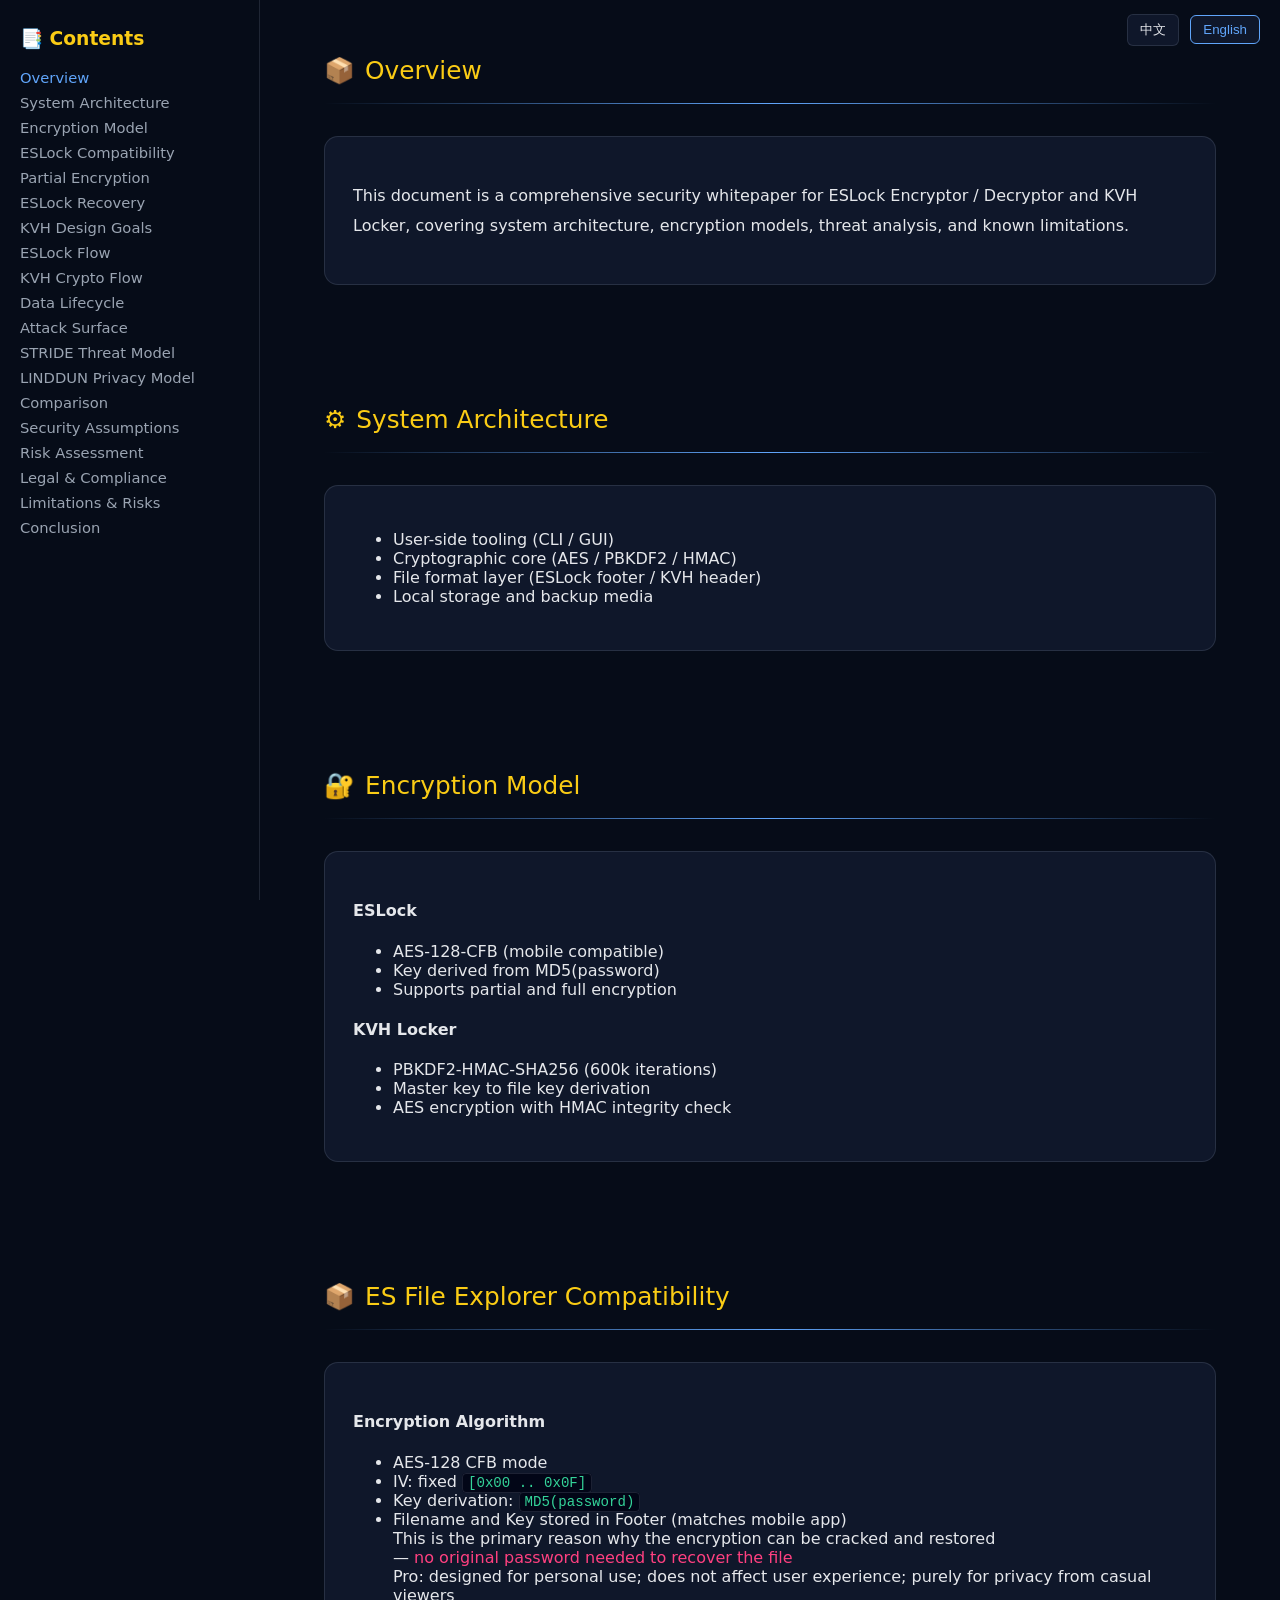
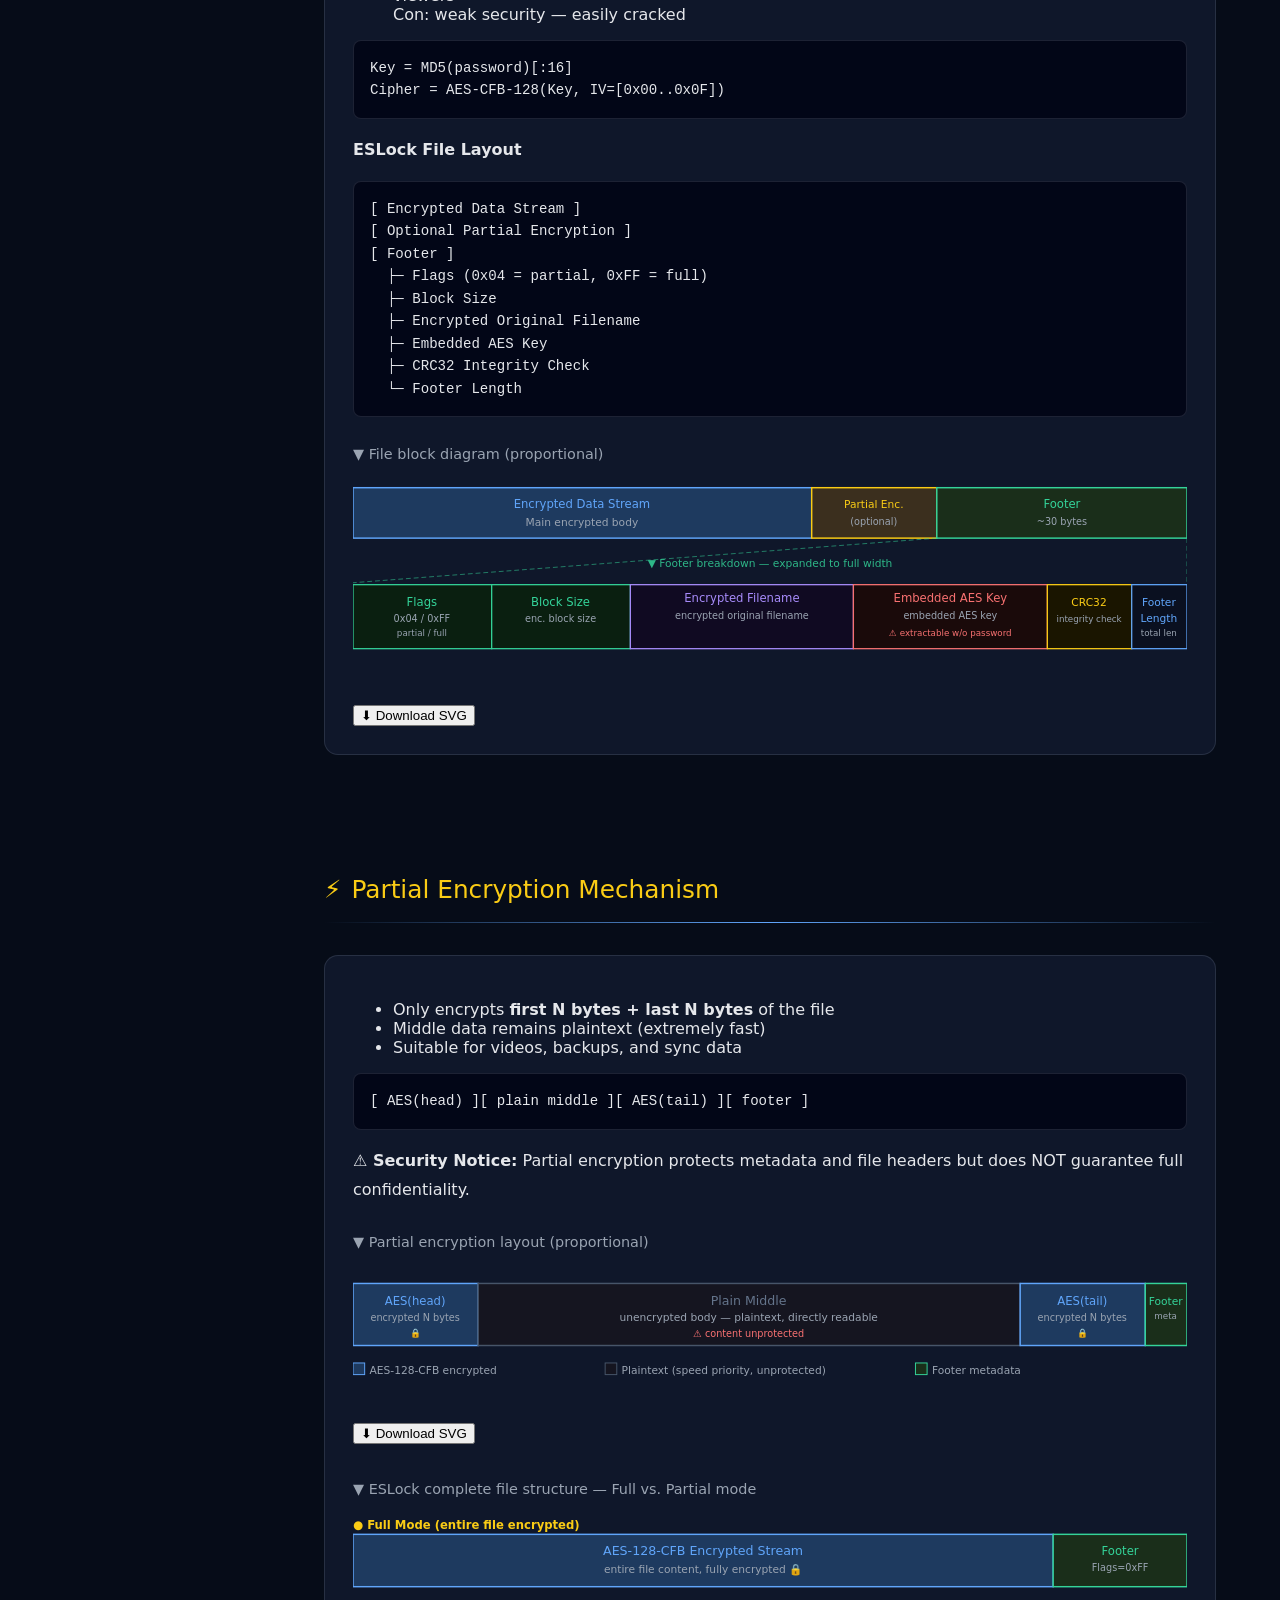
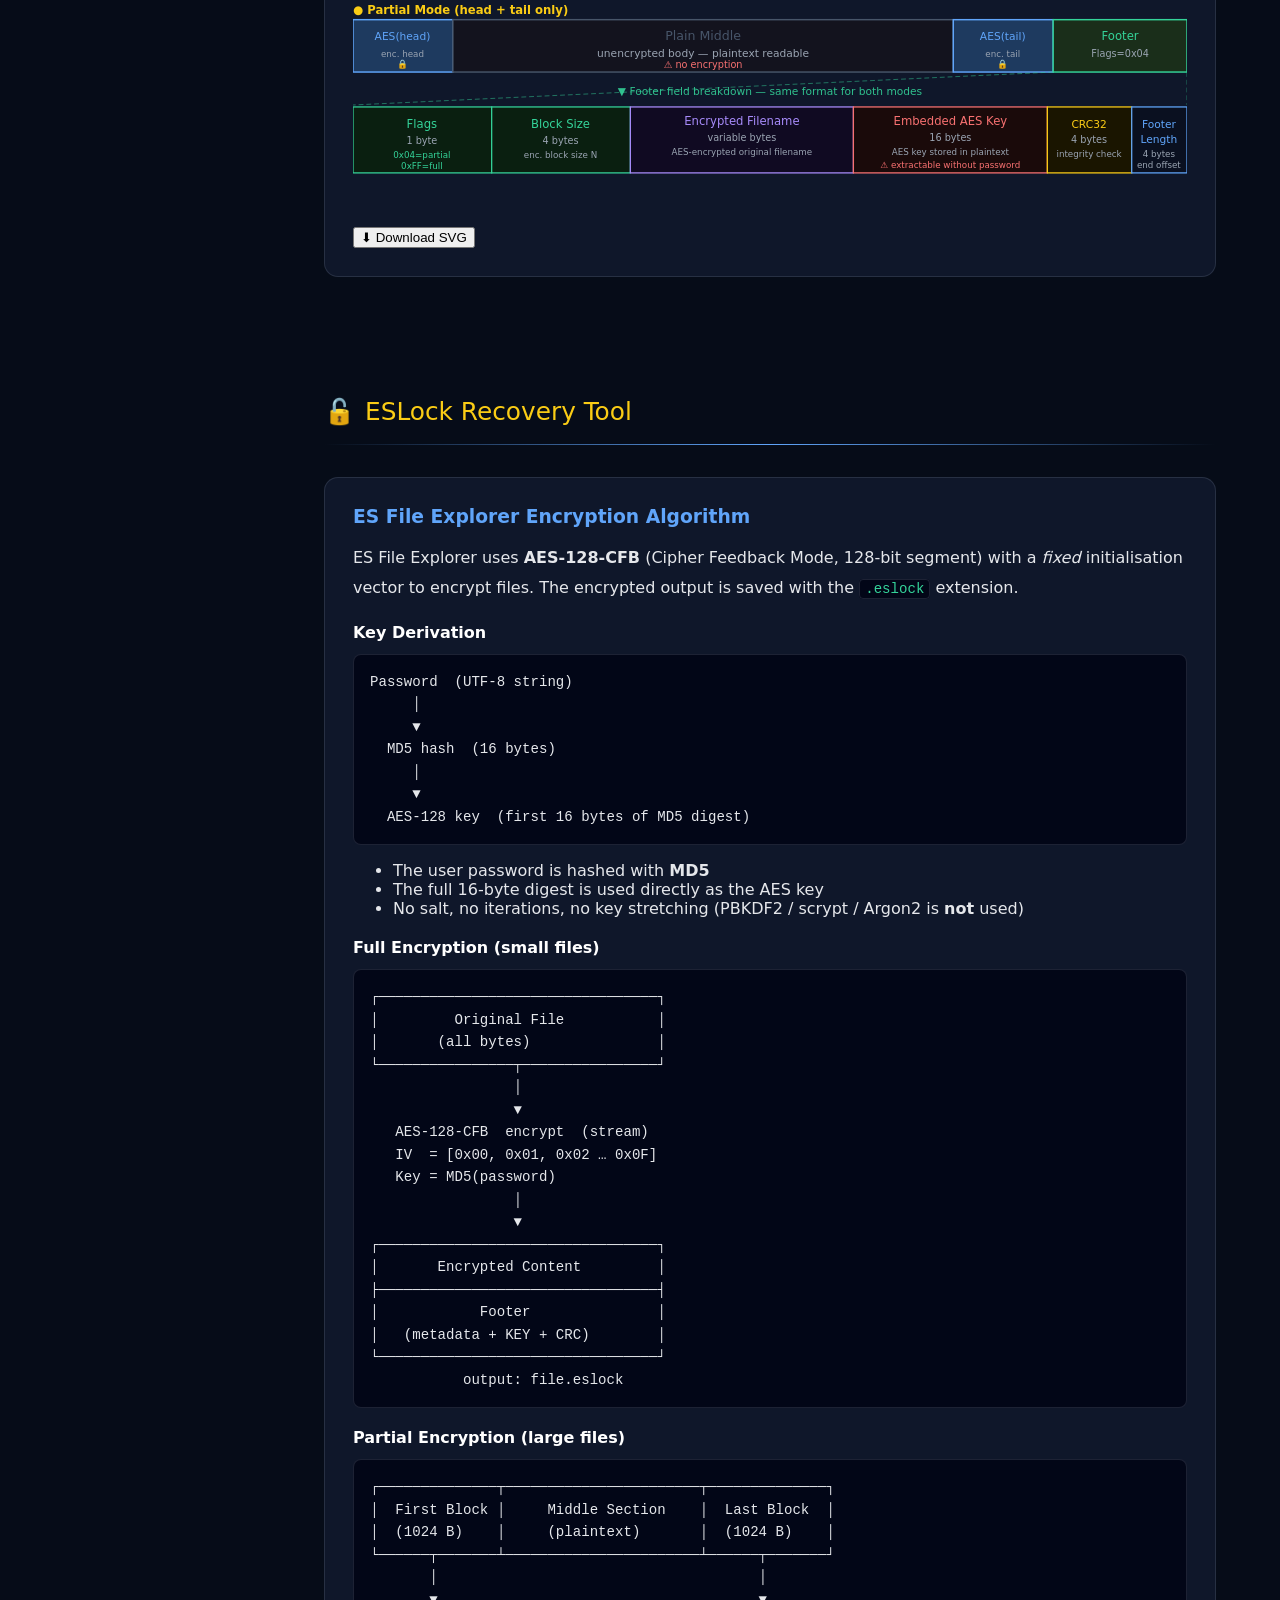
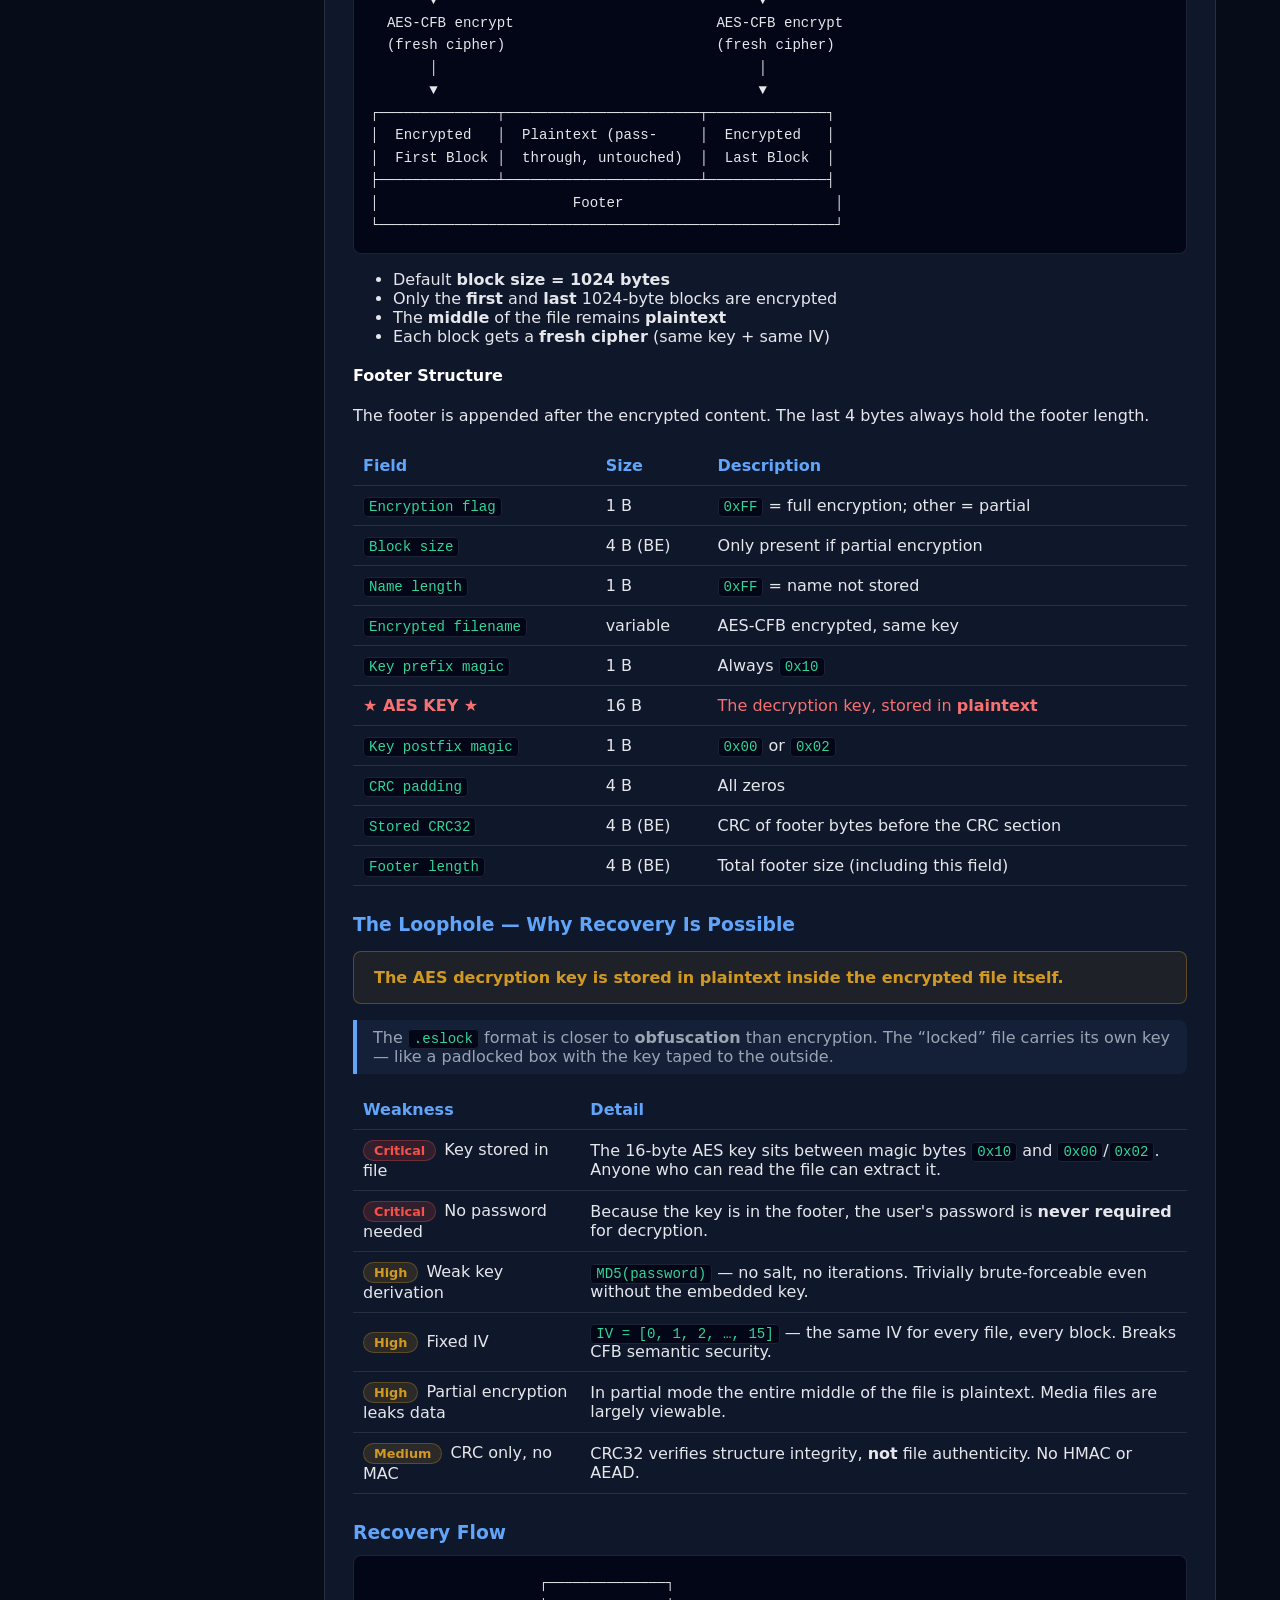
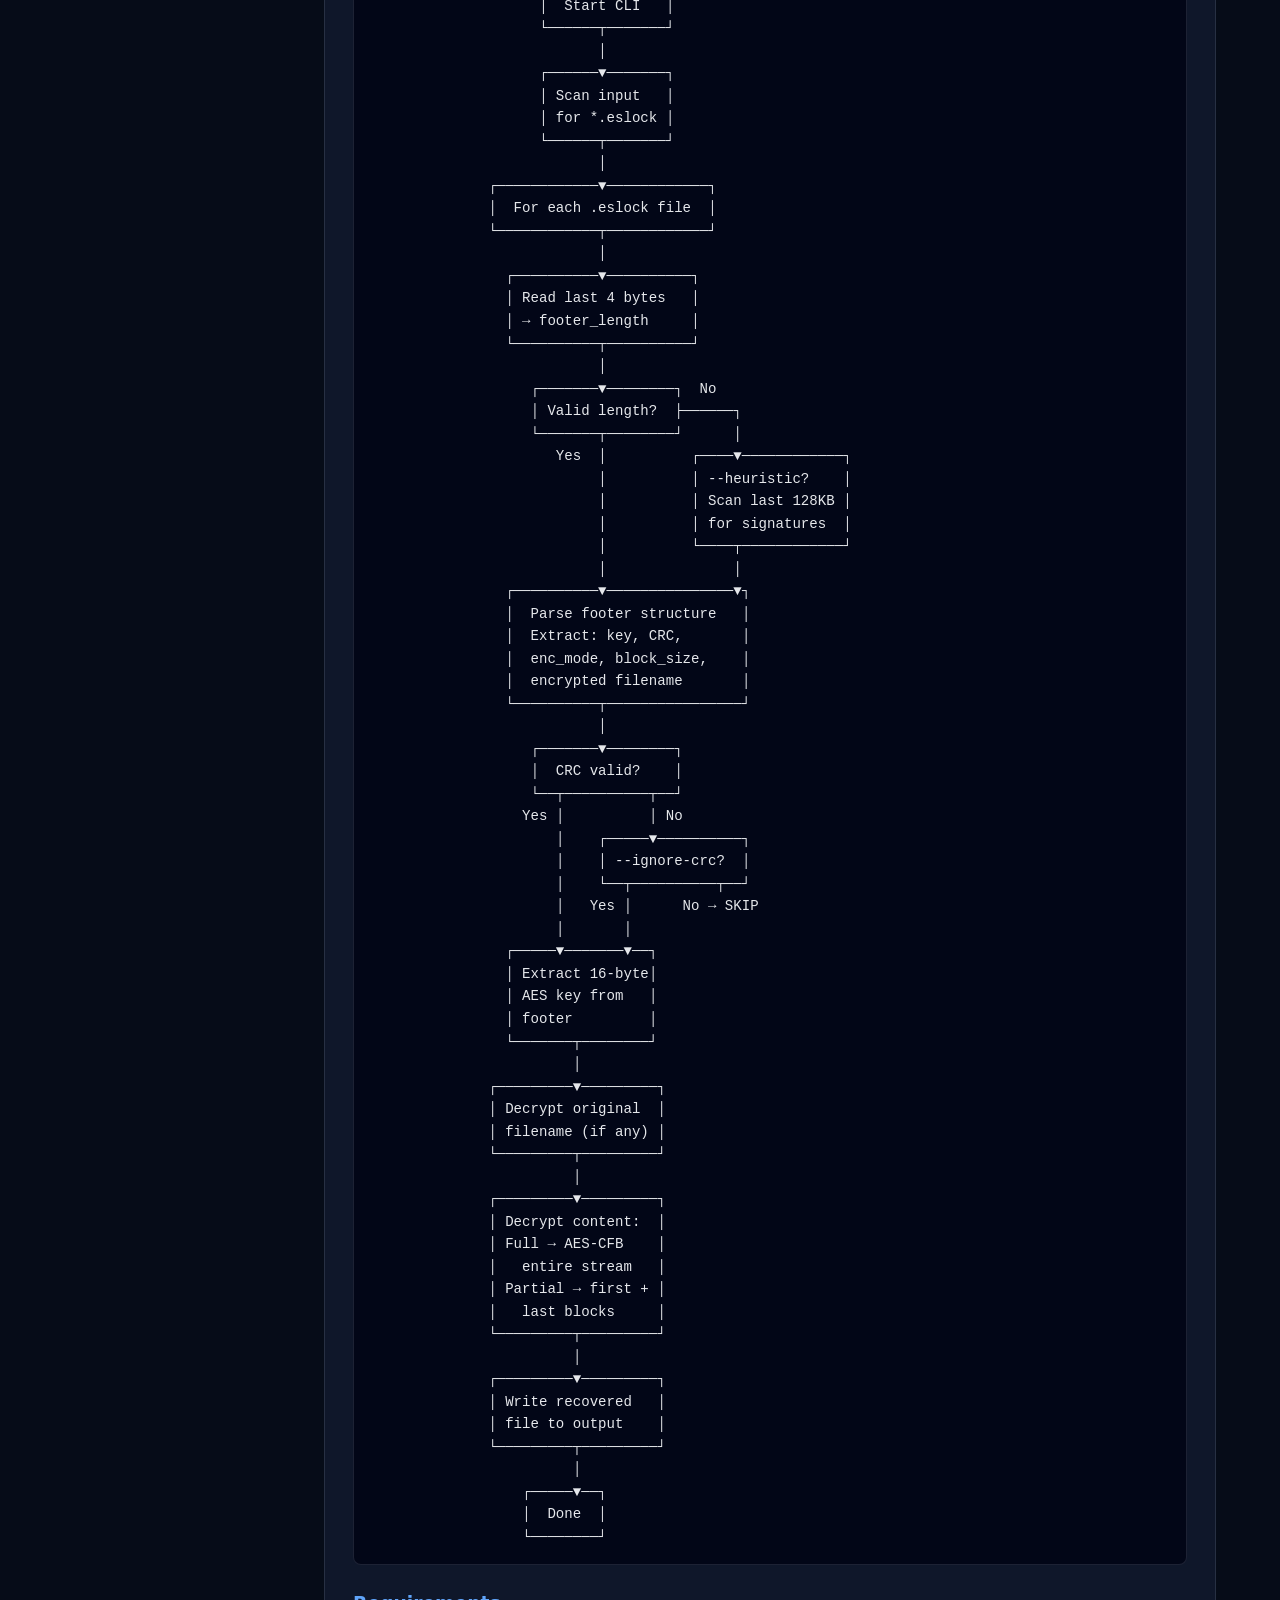
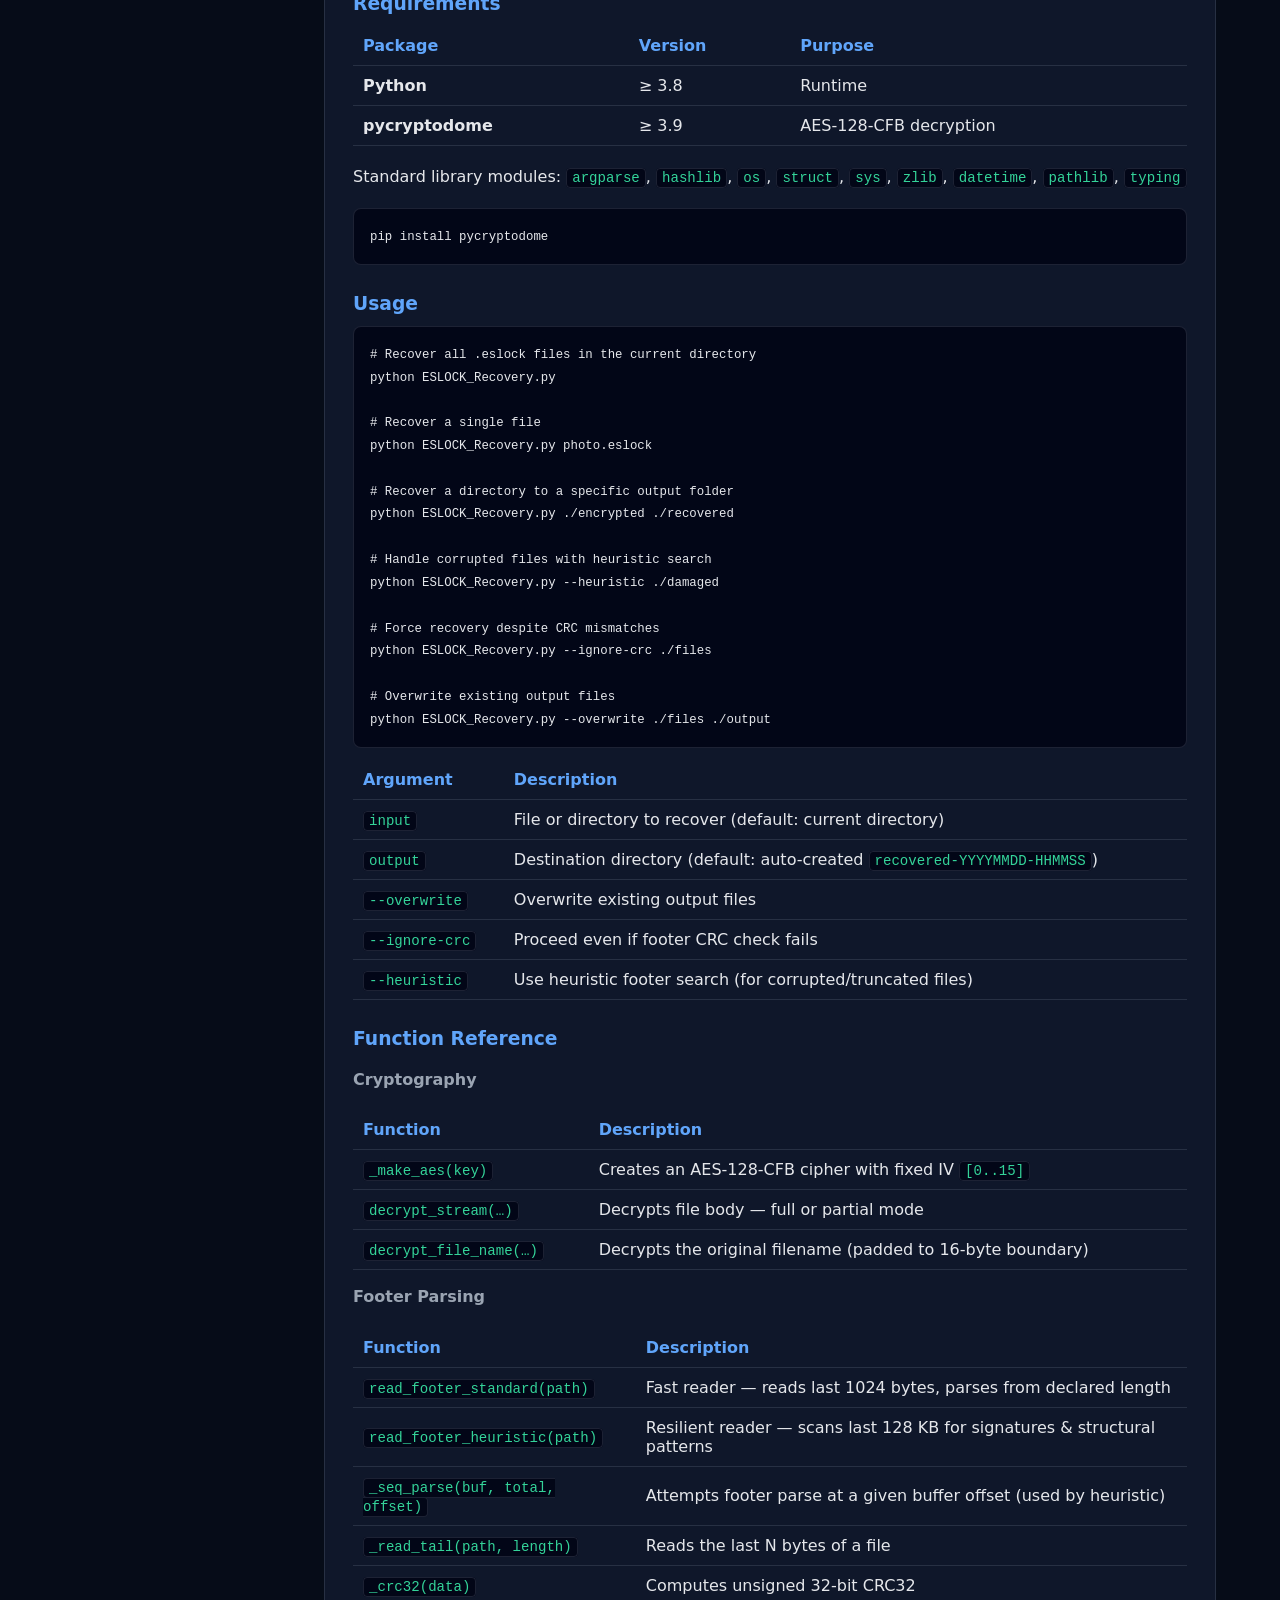
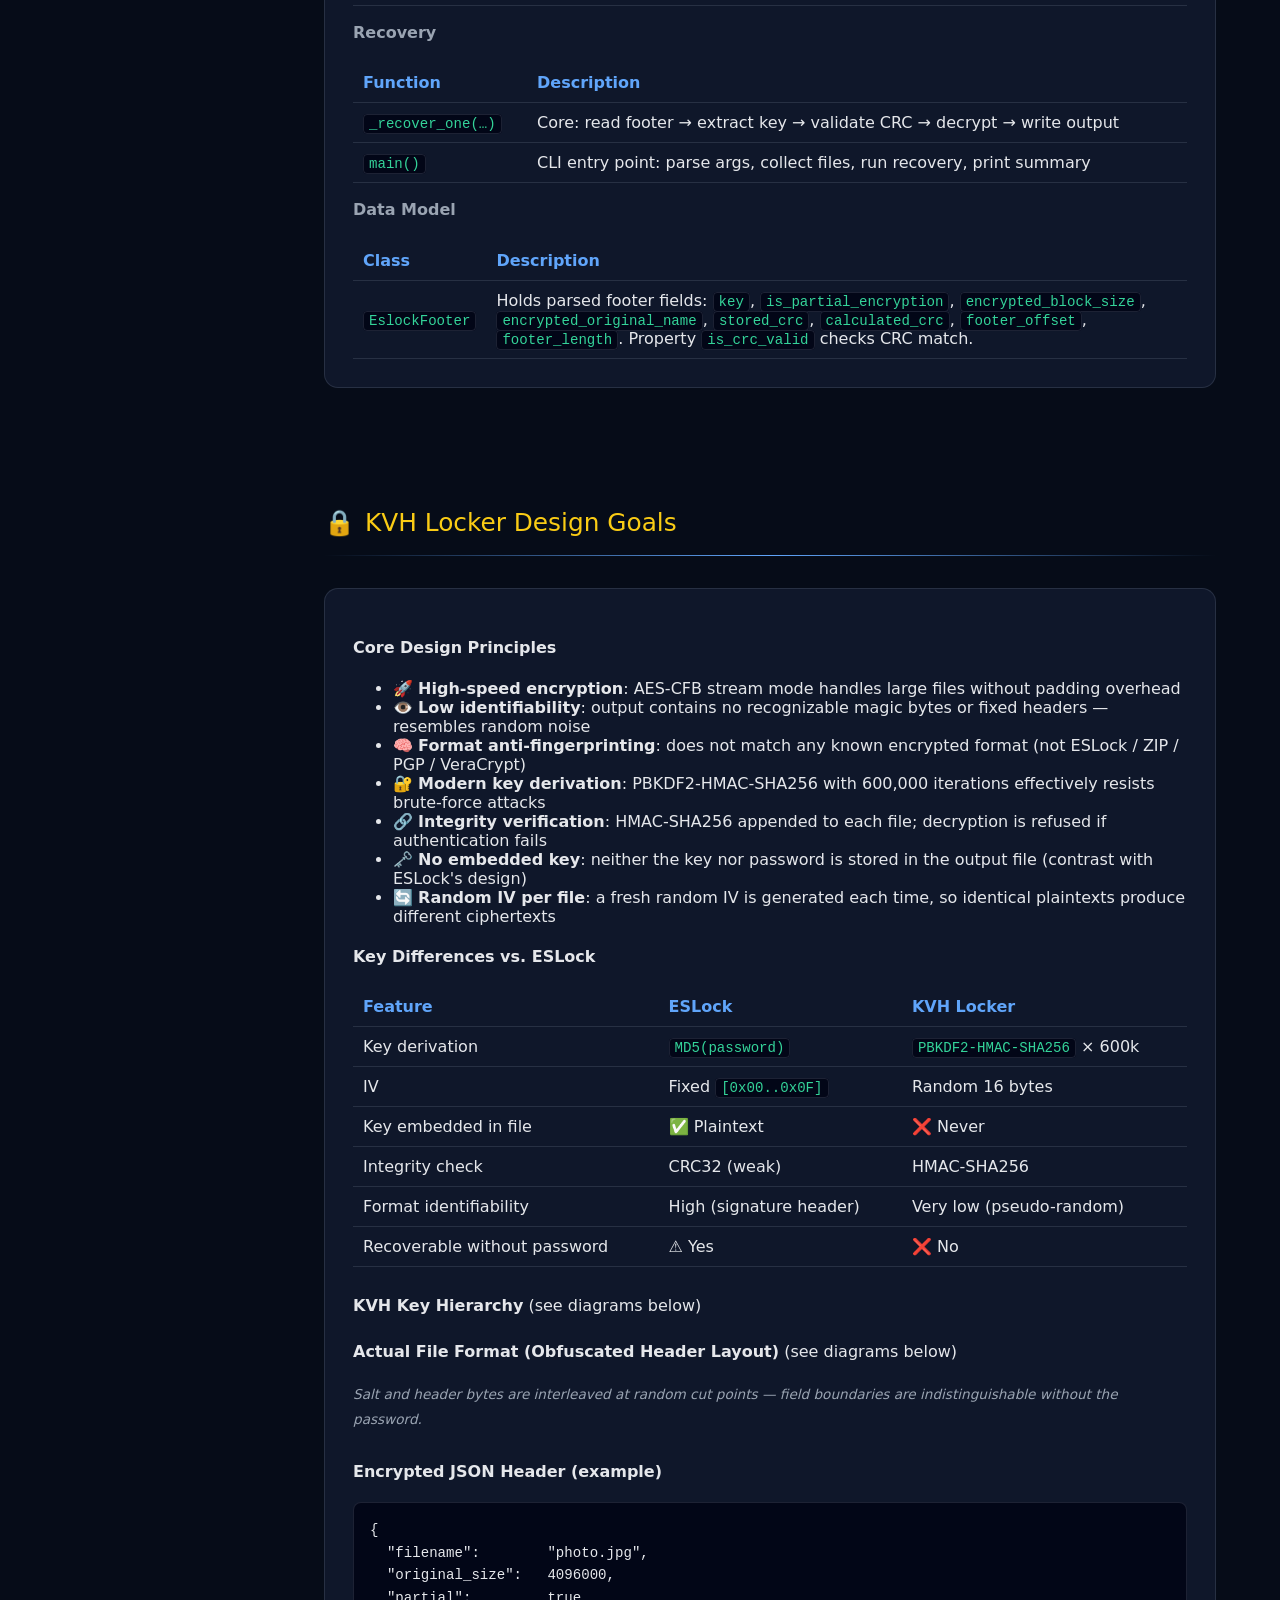
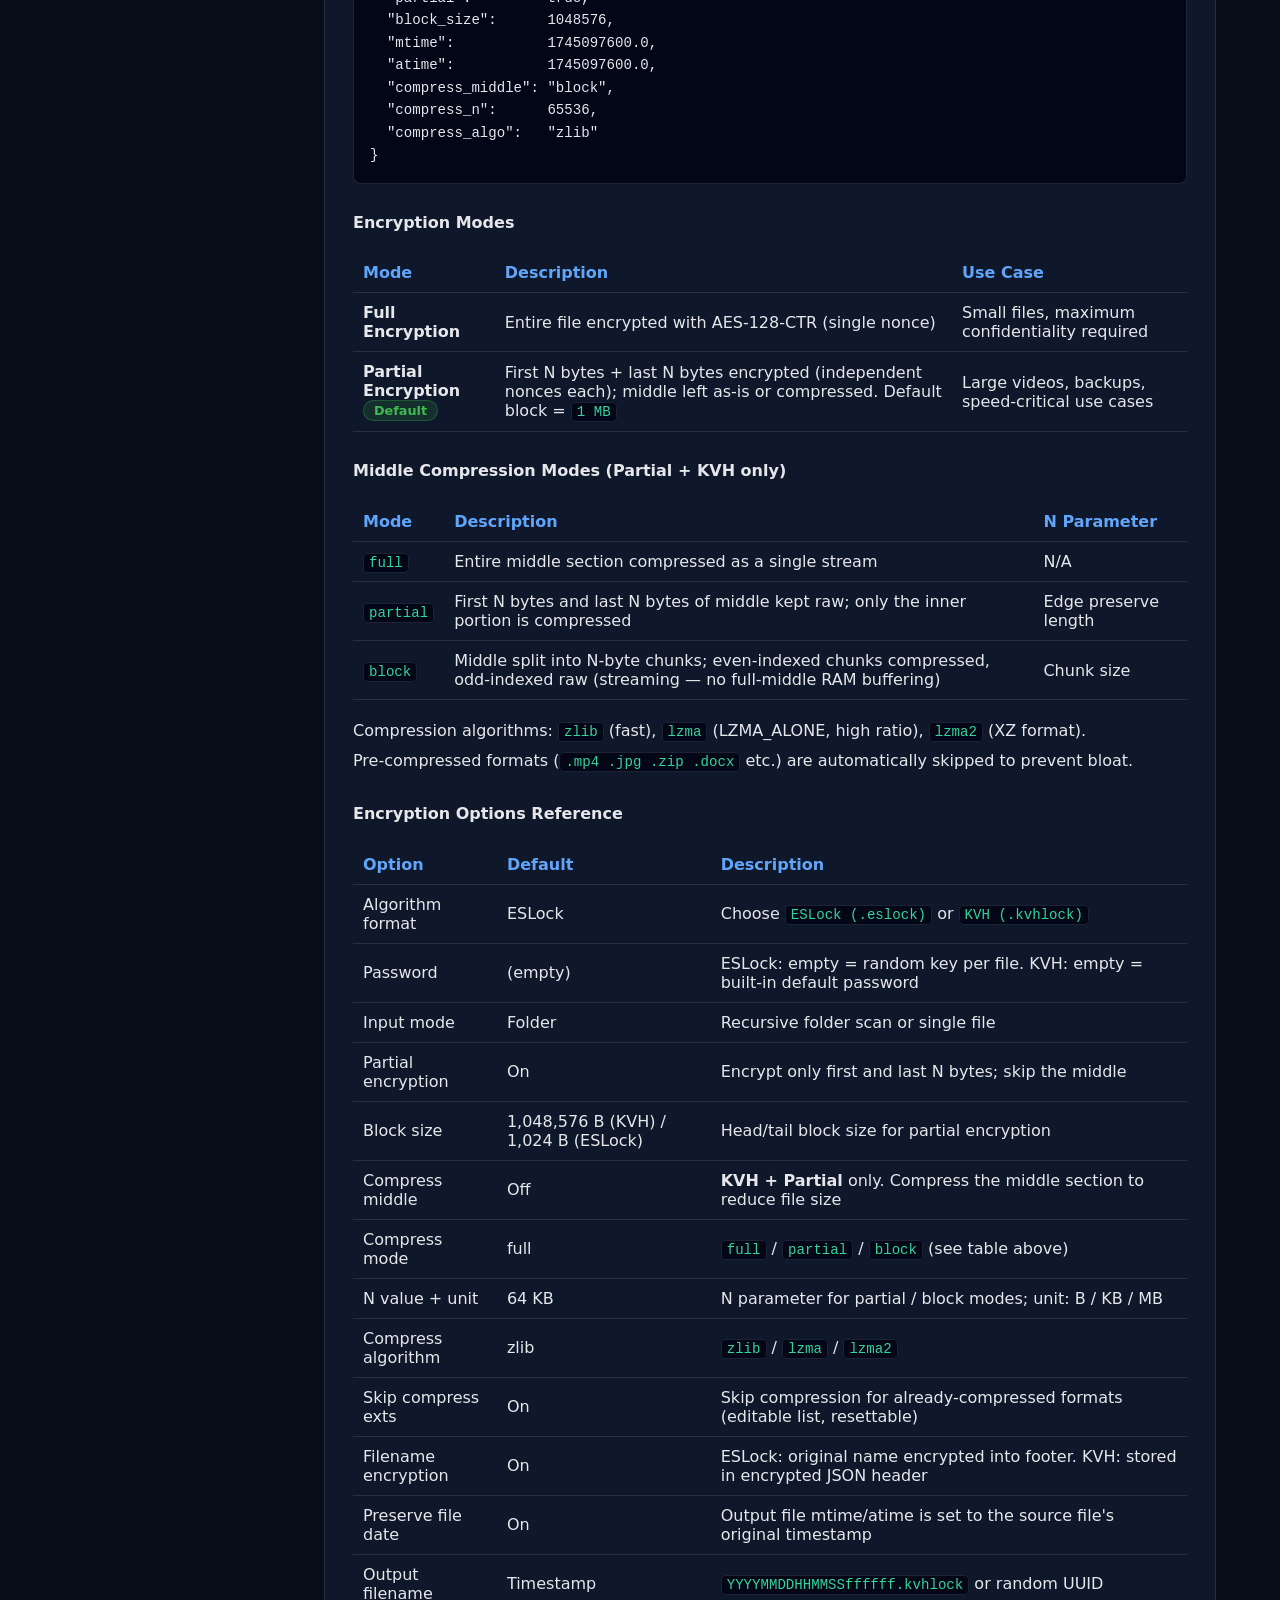
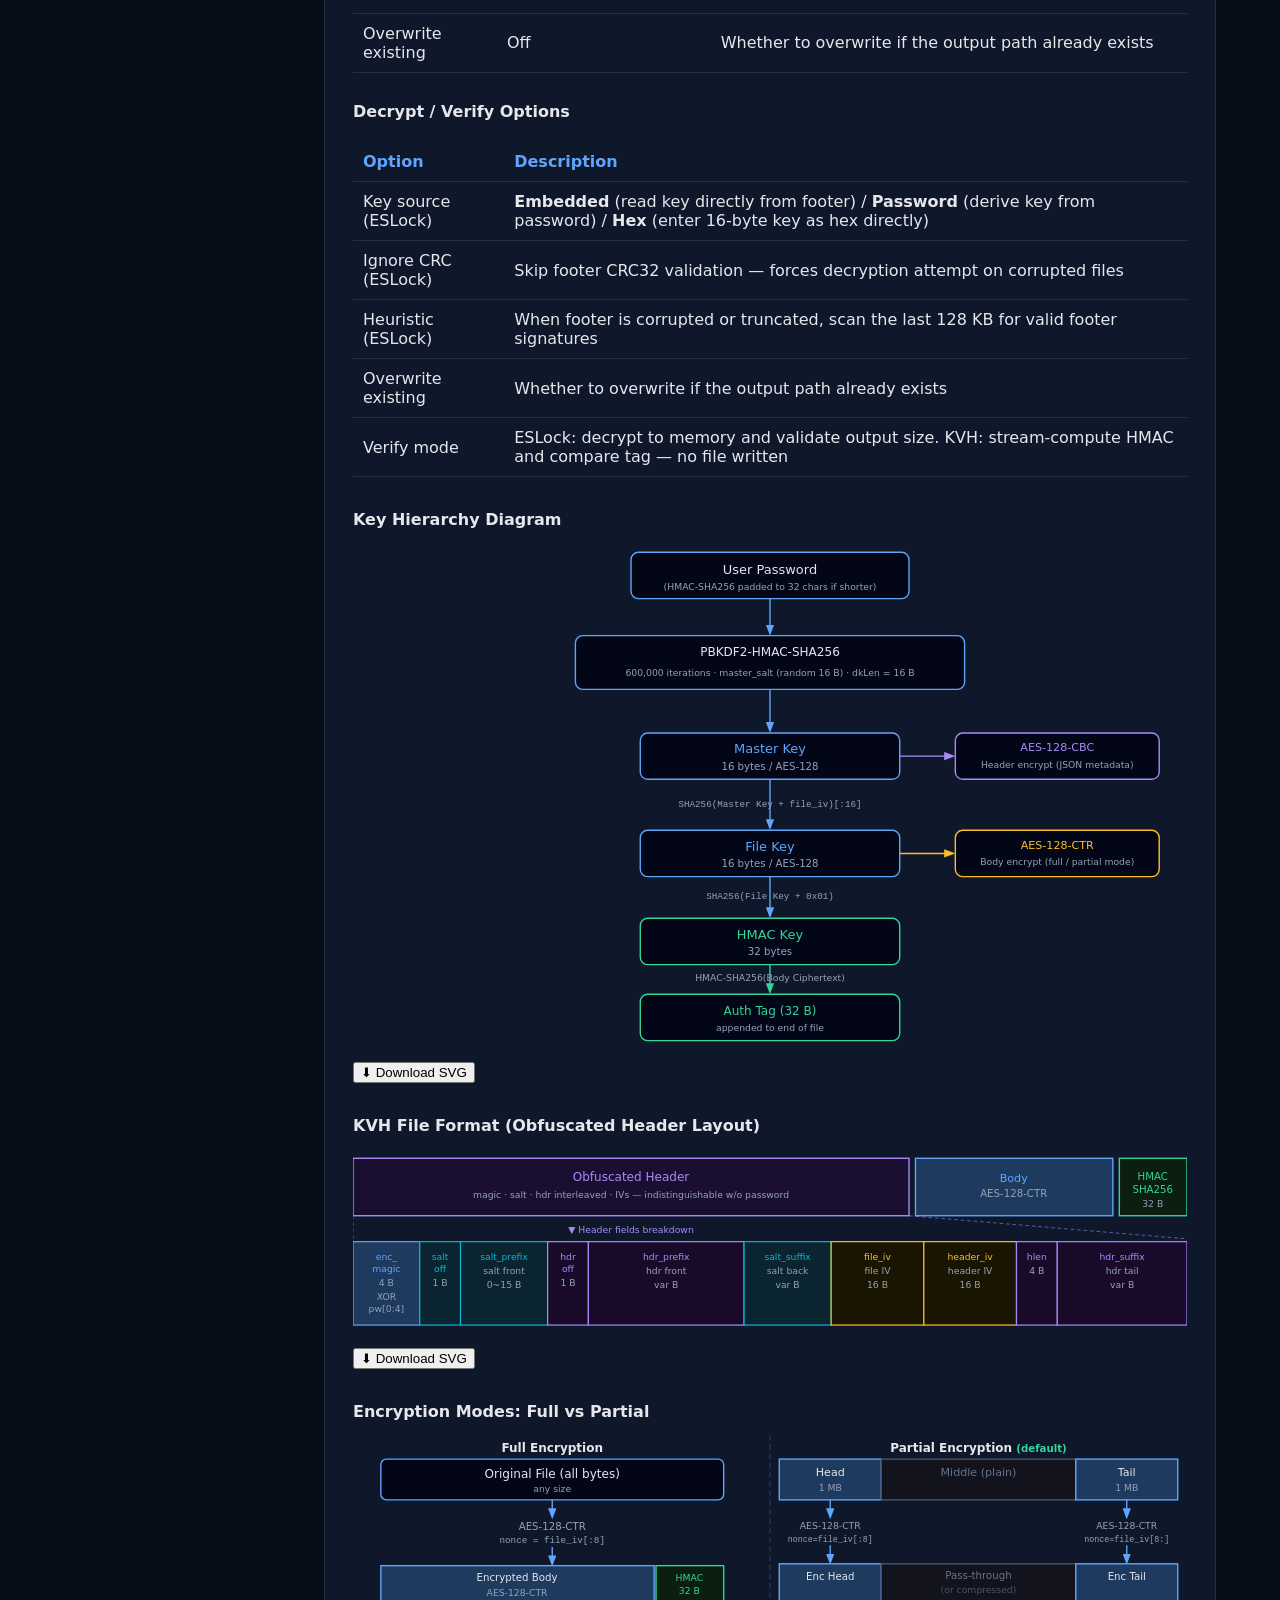
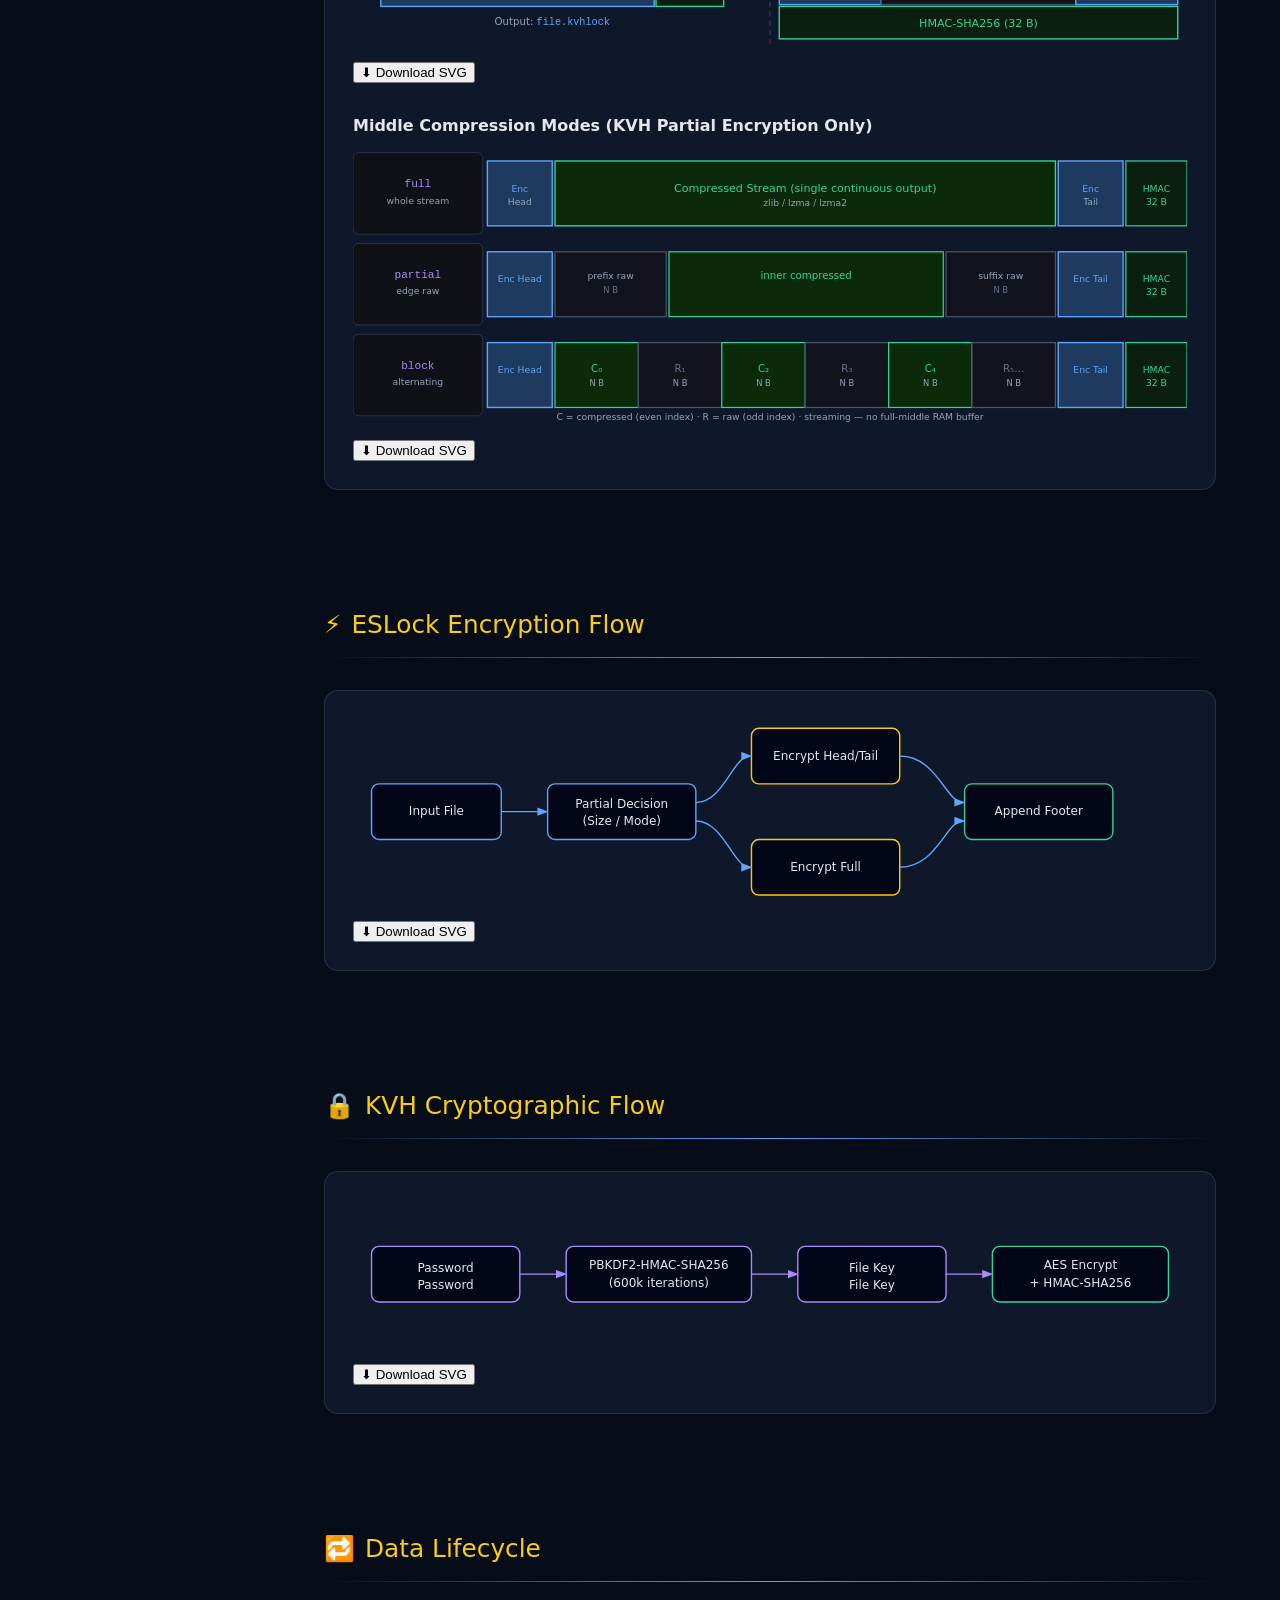
==== commit 15744efd: "Update Index.html and readme" ====
--- a/ESLOCK_Recover/index.html
+++ b/ESLOCK_Recover/index.html
@@ -24,6 +24,7 @@
   <a href="#crypto">       <span class="zhi">加密模型</span>          <span class="eni">Encryption Model</span></a>
   <a href="#eslock-compat"> <span class="zhi">ESLock 相容性</span>    <span class="eni">ESLock Compatibility</span></a>
   <a href="#eslock-partial"><span class="zhi">部分加密</span>          <span class="eni">Partial Encryption</span></a>
+  <a href="#eslock-recovery"><span class="zhi">ESLock 復原工具</span>  <span class="eni">ESLock Recovery</span></a>
   <a href="#kvh-design">   <span class="zhi">KVH 設計目標</span>     <span class="eni">KVH Design Goals</span></a>
   <a href="#eslock-flow">  <span class="zhi">ESLock 加密流程</span>  <span class="eni">ESLock Flow</span></a>
   <a href="#kvh-flow">     <span class="zhi">KVH 加密流程</span>    <span class="eni">KVH Crypto Flow</span></a>
@@ -463,6 +464,593 @@
 </div>
 </section>
 
+<!-- ===== ESLock Recovery ===== -->
+<section id="eslock-recovery">
+<div class="icon-title">🔓 <span class="zhi">ESLock Recovery 工具</span><span class="eni">ESLock Recovery Tool</span></div>
+<div class="divider"></div>
+<div class="panel">
+
+  <!-- ── Algorithm ── -->
+  <div class="zh">
+    <h3 style="color:var(--blue);margin:0 0 12px">ES 檔案瀏覽器加密演算法</h3>
+    <p>ES 檔案瀏覽器使用 <strong>AES-128-CFB</strong>（密碼回饋模式，128 位元區段）搭配一個<em>固定的</em>初始向量（IV）來加密檔案。加密後的輸出以 <code>.eslock</code> 副檔名儲存。</p>
+
+    <h4 style="color:#fff;margin:20px 0 8px">金鑰推導</h4>
+    <pre>密碼（UTF-8 字串）
+     │
+     ▼
+  MD5 雜湊（16 位元組）
+     │
+     ▼
+  AES-128 金鑰（MD5 摘要的前 16 位元組）</pre>
+    <ul>
+      <li>使用者密碼以 <strong>MD5</strong> 進行雜湊</li>
+      <li>完整 16 位元組摘要直接作為 AES 金鑰</li>
+      <li>沒有鹽值、沒有迭代次數、沒有金鑰延展（<strong>未使用</strong> PBKDF2 / scrypt / Argon2）</li>
+    </ul>
+
+    <h4 style="color:#fff;margin:20px 0 8px">完整加密（小檔案）</h4>
+    <svg viewBox="0 0 400 300" width="100%" style="max-width:400px;display:block;font-family:system-ui" xmlns="http://www.w3.org/2000/svg">
+      <defs><marker id="fa1" markerWidth="8" markerHeight="8" refX="6" refY="3" orient="auto"><path d="M0,0 L0,6 L8,3 z" fill="#60a5fa"/></marker></defs>
+      <!-- Original file box -->
+      <rect x="60" y="10" width="280" height="56" rx="4" fill="#020617" stroke="#60a5fa" stroke-width="1.5"/>
+      <text x="200" y="34" font-size="14" fill="#e5e7eb" text-anchor="middle">原始檔案</text>
+      <text x="200" y="54" font-size="12" fill="#9aa4b2" text-anchor="middle">（所有位元組）</text>
+      <!-- arrow -->
+      <line x1="200" y1="66" x2="200" y2="86" stroke="#60a5fa" stroke-width="1.5" marker-end="url(#fa1)"/>
+      <!-- cipher info -->
+      <text x="200" y="102" font-size="12" fill="#9aa4b2" text-anchor="middle">AES-128-CFB 串流加密</text>
+      <text x="200" y="118" font-size="11" fill="#60a5fa" text-anchor="middle" font-family="'Cascadia Code',Consolas,monospace">IV  = [0x00, 0x01, 0x02 … 0x0F]</text>
+      <text x="200" y="134" font-size="11" fill="#60a5fa" text-anchor="middle" font-family="'Cascadia Code',Consolas,monospace">Key = MD5(密碼)</text>
+      <!-- arrow -->
+      <line x1="200" y1="142" x2="200" y2="162" stroke="#60a5fa" stroke-width="1.5" marker-end="url(#fa1)"/>
+      <!-- output box -->
+      <rect x="60" y="162" width="280" height="44" rx="0" fill="#020617" stroke="#60a5fa" stroke-width="1.5"/>
+      <text x="200" y="189" font-size="14" fill="#e5e7eb" text-anchor="middle">加密後內容</text>
+      <rect x="60" y="206" width="280" height="44" rx="0" fill="#020617" stroke="#60a5fa" stroke-width="1.5"/>
+      <text x="200" y="225" font-size="13" fill="#34d399" text-anchor="middle">Footer</text>
+      <text x="200" y="242" font-size="11" fill="#9aa4b2" text-anchor="middle">（中繼資料 + 金鑰 + CRC）</text>
+      <!-- output label -->
+      <text x="200" y="272" font-size="12" fill="#9aa4b2" text-anchor="middle">輸出：</text>
+      <text x="245" y="272" font-size="12" fill="#60a5fa" text-anchor="middle" font-family="'Cascadia Code',Consolas,monospace">file.eslock</text>
+    </svg>
+
+    <h4 style="color:#fff;margin:20px 0 8px">部分加密（大檔案）</h4>
+    <svg viewBox="0 0 600 320" width="100%" style="display:block;font-family:system-ui" xmlns="http://www.w3.org/2000/svg">
+      <defs><marker id="fa2" markerWidth="8" markerHeight="8" refX="6" refY="3" orient="auto"><path d="M0,0 L0,6 L8,3 z" fill="#60a5fa"/></marker></defs>
+      <!-- Top row: 3 blocks -->
+      <rect x="0"   y="10" width="160" height="56" rx="0" fill="#1e3a5f" stroke="#60a5fa" stroke-width="1.5"/>
+      <text x="80"  y="34" font-size="13" fill="#e5e7eb" text-anchor="middle">前段區塊</text>
+      <text x="80"  y="52" font-size="11" fill="#9aa4b2" text-anchor="middle">（1024 位元組）</text>
+      <rect x="160" y="10" width="280" height="56" rx="0" fill="#13131e" stroke="#475569" stroke-width="1.5"/>
+      <text x="300" y="34" font-size="13" fill="#64748b" text-anchor="middle">中段</text>
+      <text x="300" y="52" font-size="11" fill="#475569" text-anchor="middle">（明文）</text>
+      <rect x="440" y="10" width="160" height="56" rx="0" fill="#1e3a5f" stroke="#60a5fa" stroke-width="1.5"/>
+      <text x="520" y="34" font-size="13" fill="#e5e7eb" text-anchor="middle">後段區塊</text>
+      <text x="520" y="52" font-size="11" fill="#9aa4b2" text-anchor="middle">（1024 位元組）</text>
+      <!-- arrows down from head/tail -->
+      <line x1="80"  y1="66" x2="80"  y2="100" stroke="#60a5fa" stroke-width="1.5" marker-end="url(#fa2)"/>
+      <line x1="520" y1="66" x2="520" y2="100" stroke="#60a5fa" stroke-width="1.5" marker-end="url(#fa2)"/>
+      <!-- cipher labels -->
+      <text x="80"  y="116" font-size="12" fill="#9aa4b2" text-anchor="middle">AES-CFB 加密</text>
+      <text x="80"  y="132" font-size="11" fill="#9aa4b2" text-anchor="middle">（全新加密器）</text>
+      <text x="520" y="116" font-size="12" fill="#9aa4b2" text-anchor="middle">AES-CFB 加密</text>
+      <text x="520" y="132" font-size="11" fill="#9aa4b2" text-anchor="middle">（全新加密器）</text>
+      <!-- arrows down to bottom row -->
+      <line x1="80"  y1="138" x2="80"  y2="168" stroke="#60a5fa" stroke-width="1.5" marker-end="url(#fa2)"/>
+      <line x1="520" y1="138" x2="520" y2="168" stroke="#60a5fa" stroke-width="1.5" marker-end="url(#fa2)"/>
+      <!-- Bottom row -->
+      <rect x="0"   y="168" width="160" height="56" rx="0" fill="#1e3a5f" stroke="#60a5fa" stroke-width="1.5"/>
+      <text x="80"  y="192" font-size="12" fill="#e5e7eb" text-anchor="middle">加密後的</text>
+      <text x="80"  y="210" font-size="12" fill="#e5e7eb" text-anchor="middle">前段區塊</text>
+      <rect x="160" y="168" width="280" height="56" rx="0" fill="#13131e" stroke="#475569" stroke-width="1.5"/>
+      <text x="300" y="192" font-size="12" fill="#64748b" text-anchor="middle">明文（直接透傳，</text>
+      <text x="300" y="210" font-size="12" fill="#64748b" text-anchor="middle">未經處理）</text>
+      <rect x="440" y="168" width="160" height="56" rx="0" fill="#1e3a5f" stroke="#60a5fa" stroke-width="1.5"/>
+      <text x="520" y="192" font-size="12" fill="#e5e7eb" text-anchor="middle">加密後的</text>
+      <text x="520" y="210" font-size="12" fill="#e5e7eb" text-anchor="middle">後段區塊</text>
+      <!-- Footer row -->
+      <rect x="0"   y="224" width="600" height="44" rx="0" fill="#1a2e1a" stroke="#34d399" stroke-width="1.5"/>
+      <text x="300" y="251" font-size="14" fill="#34d399" text-anchor="middle">Footer</text>
+    </svg>
+    <ul>
+      <li>預設<strong>區塊大小 = 1024 位元組</strong></li>
+      <li>僅加密<strong>前端</strong>和<strong>後端</strong>各 1024 位元組</li>
+      <li>檔案<strong>中段保持為明文</strong></li>
+      <li>每個區塊使用<strong>全新的加密器</strong>（相同金鑰 + 相同 IV）</li>
+    </ul>
+
+    <h4 style="color:#fff;margin:20px 0 8px">Footer 結構</h4>
+    <p>Footer 附加在加密內容之後，最後 4 個位元組始終存放 footer 長度。</p>
+    <table>
+      <thead><tr><th>欄位</th><th>大小</th><th>說明</th></tr></thead>
+      <tbody>
+        <tr><td><code>加密旗標</code></td><td>1 B</td><td><code>0xFF</code> = 完整加密；其他 = 部分加密</td></tr>
+        <tr><td><code>區塊大小</code></td><td>4 B（大端序）</td><td>僅在部分加密時存在</td></tr>
+        <tr><td><code>檔名長度</code></td><td>1 B</td><td><code>0xFF</code> = 未儲存檔名</td></tr>
+        <tr><td><code>加密的檔名</code></td><td>可變長度</td><td>AES-CFB 加密，使用相同金鑰</td></tr>
+        <tr><td><code>金鑰前綴魔術位元組</code></td><td>1 B</td><td>固定為 <code>0x10</code></td></tr>
+        <tr><td style="color:var(--red);font-weight:700">★ AES 金鑰 ★</td><td>16 B</td><td style="color:var(--red)">解密金鑰，以<strong>明文</strong>儲存</td></tr>
+        <tr><td><code>金鑰後綴魔術位元組</code></td><td>1 B</td><td><code>0x00</code> 或 <code>0x02</code></td></tr>
+        <tr><td><code>CRC 填充</code></td><td>4 B</td><td>全為零</td></tr>
+        <tr><td><code>儲存的 CRC32</code></td><td>4 B（大端序）</td><td>CRC 區段之前的 footer 位元組之 CRC</td></tr>
+        <tr><td><code>Footer 長度</code></td><td>4 B（大端序）</td><td>包含此欄位在內的 footer 總長度</td></tr>
+      </tbody>
+    </table>
+
+    <h3 style="color:var(--blue);margin:28px 0 12px">漏洞——為什麼能夠復原</h3>
+    <div class="warn-box"><strong>AES 解密金鑰以明文形式儲存在加密檔案本身之中。</strong></div>
+    <blockquote><code>.eslock</code> 格式更接近<strong>混淆</strong>而非加密。被「鎖定」的檔案攜帶著自己的鑰匙——就像一個上了鎖的箱子，卻把鑰匙貼在箱子外面。</blockquote>
+    <table>
+      <thead><tr><th>弱點</th><th>說明</th></tr></thead>
+      <tbody>
+        <tr><td><span class="badge badge-red">嚴重</span>&ensp;金鑰儲存在檔案中</td><td>16 位元組的 AES 金鑰位於魔術位元組 <code>0x10</code> 和 <code>0x00</code>/<code>0x02</code> 之間。任何能讀取檔案的人都可以提取它。</td></tr>
+        <tr><td><span class="badge badge-red">嚴重</span>&ensp;不需要密碼</td><td>因為金鑰在 footer 中，使用者的密碼<strong>完全不需要</strong>即可解密。</td></tr>
+        <tr><td><span class="badge badge-yellow">高</span>&ensp;弱金鑰推導</td><td><code>MD5(密碼)</code> — 沒有鹽值、沒有迭代。即使金鑰沒有嵌入，密碼也能被輕易暴力破解。</td></tr>
+        <tr><td><span class="badge badge-yellow">高</span>&ensp;固定 IV</td><td><code>IV = [0, 1, 2, …, 15]</code> — 每個檔案、每個區塊都使用相同 IV，破壞 CFB 語義安全性。</td></tr>
+        <tr><td><span class="badge badge-yellow">高</span>&ensp;部分加密洩漏資料</td><td>在部分加密模式下，檔案中段全部為明文，媒體檔案內容大部分可直接檢視。</td></tr>
+        <tr><td><span class="badge badge-yellow">中</span>&ensp;僅有 CRC，無 MAC</td><td>CRC32 驗證結構完整性，<strong>而非</strong>檔案真實性，沒有 HMAC 或 AEAD。</td></tr>
+      </tbody>
+    </table>
+
+    <h3 style="color:var(--blue);margin:28px 0 12px">復原流程</h3>
+    <svg id="svgRecoveryZh" viewBox="0 0 520 930" width="100%" style="max-width:520px;display:block;margin:0 auto" xmlns="http://www.w3.org/2000/svg">
+      <defs>
+        <marker id="rhArr" markerWidth="8" markerHeight="8" refX="6" refY="3" orient="auto">
+          <path d="M0,0 L0,6 L8,3 z" fill="#60a5fa"/>
+        </marker>
+      </defs>
+      <!-- shared style shortcuts via inline attrs -->
+
+      <!-- 0: Start CLI -->
+      <rect x="170" y="10"  width="160" height="44" rx="4" fill="#020617" stroke="#60a5fa" stroke-width="1.5"/>
+      <text x="250" y="37" font-family="system-ui" font-size="14" fill="#e5e7eb" text-anchor="middle">啟動 CLI</text>
+
+      <!-- arrow 0→1 -->
+      <line x1="250" y1="54"  x2="250" y2="74"  stroke="#60a5fa" stroke-width="1.5" marker-end="url(#rhArr)"/>
+
+      <!-- 1: Scan -->
+      <rect x="160" y="74"  width="180" height="56" rx="4" fill="#020617" stroke="#60a5fa" stroke-width="1.5"/>
+      <text x="250" y="98"  font-family="system-ui" font-size="13" fill="#e5e7eb" text-anchor="middle">掃描輸入路徑</text>
+      <text x="250" y="118" font-family="system-ui" font-size="13" fill="#e5e7eb" text-anchor="middle">尋找 *.eslock</text>
+
+      <!-- arrow 1→2 -->
+      <line x1="250" y1="130" x2="250" y2="150" stroke="#60a5fa" stroke-width="1.5" marker-end="url(#rhArr)"/>
+
+      <!-- 2: For each -->
+      <rect x="100" y="150" width="300" height="44" rx="4" fill="#020617" stroke="#60a5fa" stroke-width="1.5"/>
+      <text x="250" y="177" font-family="system-ui" font-size="13" fill="#e5e7eb" text-anchor="middle">對每個 .eslock 檔案</text>
+
+      <!-- arrow 2→3 -->
+      <line x1="250" y1="194" x2="250" y2="214" stroke="#60a5fa" stroke-width="1.5" marker-end="url(#rhArr)"/>
+
+      <!-- 3: Read footer length -->
+      <rect x="120" y="214" width="260" height="56" rx="4" fill="#020617" stroke="#60a5fa" stroke-width="1.5"/>
+      <text x="250" y="238" font-family="system-ui" font-size="13" fill="#e5e7eb" text-anchor="middle">讀取最後 4 位元組</text>
+      <text x="250" y="258" font-family="system-ui" font-size="13" fill="#60a5fa"  text-anchor="middle">→ footer_length</text>
+
+      <!-- arrow 3→4 -->
+      <line x1="250" y1="270" x2="250" y2="290" stroke="#60a5fa" stroke-width="1.5" marker-end="url(#rhArr)"/>
+
+      <!-- 4: Valid length? diamond-ish rect -->
+      <rect x="155" y="290" width="190" height="44" rx="4" fill="#020617" stroke="#facc15" stroke-width="1.5"/>
+      <text x="250" y="317" font-family="system-ui" font-size="13" fill="#facc15" text-anchor="middle">長度有效？</text>
+
+      <!-- YES label + arrow down -->
+      <text x="218" y="356" font-family="system-ui" font-size="12" fill="#34d399">是</text>
+      <line x1="250" y1="334" x2="250" y2="374" stroke="#60a5fa" stroke-width="1.5" marker-end="url(#rhArr)"/>
+
+      <!-- NO label + arrow right to heuristic -->
+      <text x="358" y="314" font-family="system-ui" font-size="12" fill="#f87171">否</text>
+      <line x1="345" y1="312" x2="380" y2="312" stroke="#60a5fa" stroke-width="1.5"/>
+      <line x1="380" y1="312" x2="380" y2="374" stroke="#60a5fa" stroke-width="1.5" marker-end="url(#rhArr)"/>
+
+      <!-- 4b: heuristic box -->
+      <rect x="350" y="374" width="155" height="66" rx="4" fill="#020617" stroke="#facc15" stroke-width="1.5"/>
+      <text x="427" y="398" font-family="system-ui" font-size="12" fill="#facc15" text-anchor="middle">--heuristic?</text>
+      <text x="427" y="416" font-family="system-ui" font-size="12" fill="#e5e7eb" text-anchor="middle">掃描最後 128KB</text>
+      <text x="427" y="432" font-family="system-ui" font-size="12" fill="#e5e7eb" text-anchor="middle">尋找特徵碼</text>
+
+      <!-- heuristic arrow down to parse -->
+      <line x1="380" y1="440" x2="380" y2="460" stroke="#60a5fa" stroke-width="1.5"/>
+      <line x1="380" y1="460" x2="270" y2="460" stroke="#60a5fa" stroke-width="1.5" marker-end="url(#rhArr)"/>
+
+      <!-- 5: Parse footer -->
+      <rect x="60"  y="374" width="270" height="86" rx="4" fill="#020617" stroke="#60a5fa" stroke-width="1.5"/>
+      <text x="195" y="400" font-family="system-ui" font-size="13" fill="#e5e7eb" text-anchor="middle">解析 footer 結構</text>
+      <text x="195" y="420" font-family="system-ui" font-size="12" fill="#9aa4b2" text-anchor="middle">提取：金鑰、CRC、</text>
+      <text x="195" y="438" font-family="system-ui" font-size="12" fill="#9aa4b2" text-anchor="middle">加密模式、區塊大小、</text>
+      <text x="195" y="455" font-family="system-ui" font-size="12" fill="#9aa4b2" text-anchor="middle">加密檔名</text>
+
+      <!-- arrow 5→6 -->
+      <line x1="195" y1="460" x2="195" y2="480" stroke="#60a5fa" stroke-width="1.5" marker-end="url(#rhArr)"/>
+
+      <!-- 6: CRC valid? -->
+      <rect x="115" y="480" width="160" height="44" rx="4" fill="#020617" stroke="#facc15" stroke-width="1.5"/>
+      <text x="195" y="507" font-family="system-ui" font-size="13" fill="#facc15" text-anchor="middle">CRC 有效？</text>
+
+      <!-- YES label + arrow down -->
+      <text x="160" y="546" font-family="system-ui" font-size="12" fill="#34d399">是</text>
+      <line x1="195" y1="524" x2="195" y2="614" stroke="#60a5fa" stroke-width="1.5"/>
+
+      <!-- NO label + arrow right to ignore-crc -->
+      <text x="290" y="504" font-family="system-ui" font-size="12" fill="#f87171">否</text>
+      <line x1="275" y1="502" x2="310" y2="502" stroke="#60a5fa" stroke-width="1.5"/>
+      <line x1="310" y1="502" x2="310" y2="544" stroke="#60a5fa" stroke-width="1.5" marker-end="url(#rhArr)"/>
+
+      <!-- 6b: ignore-crc box -->
+      <rect x="270" y="544" width="160" height="44" rx="4" fill="#020617" stroke="#facc15" stroke-width="1.5"/>
+      <text x="350" y="571" font-family="system-ui" font-size="13" fill="#facc15" text-anchor="middle">--ignore-crc?</text>
+
+      <!-- YES from ignore-crc → down to merge -->
+      <text x="268" y="594" font-family="system-ui" font-size="12" fill="#34d399">是</text>
+      <line x1="290" y1="588" x2="290" y2="614" stroke="#60a5fa" stroke-width="1.5"/>
+      <line x1="290" y1="614" x2="215" y2="614" stroke="#60a5fa" stroke-width="1.5" marker-end="url(#rhArr)"/>
+
+      <!-- NO → skip label -->
+      <text x="438" y="572" font-family="system-ui" font-size="12" fill="#f87171">否 → 跳過</text>
+      <line x1="430" y1="566" x2="445" y2="566" stroke="#60a5fa" stroke-width="1.5"/>
+
+      <!-- 7: Extract key (merge point) -->
+      <line x1="195" y1="614" x2="195" y2="624" stroke="#60a5fa" stroke-width="1.5" marker-end="url(#rhArr)"/>
+      <rect x="100" y="624" width="230" height="56" rx="4" fill="#020617" stroke="#60a5fa" stroke-width="1.5"/>
+      <text x="215" y="648" font-family="system-ui" font-size="13" fill="#e5e7eb" text-anchor="middle">從 footer 提取</text>
+      <text x="215" y="668" font-family="system-ui" font-size="13" fill="#60a5fa"  text-anchor="middle">16 位元組 AES 金鑰</text>
+
+      <!-- arrow 7→8 -->
+      <line x1="215" y1="680" x2="215" y2="700" stroke="#60a5fa" stroke-width="1.5" marker-end="url(#rhArr)"/>
+
+      <!-- 8: Decrypt filename -->
+      <rect x="90"  y="700" width="250" height="56" rx="4" fill="#020617" stroke="#60a5fa" stroke-width="1.5"/>
+      <text x="215" y="724" font-family="system-ui" font-size="13" fill="#e5e7eb" text-anchor="middle">解密原始檔名</text>
+      <text x="215" y="744" font-family="system-ui" font-size="12" fill="#9aa4b2" text-anchor="middle">（如果有的話）</text>
+
+      <!-- arrow 8→9 -->
+      <line x1="215" y1="756" x2="215" y2="776" stroke="#60a5fa" stroke-width="1.5" marker-end="url(#rhArr)"/>
+
+      <!-- 9: Decrypt content -->
+      <rect x="70"  y="776" width="290" height="76" rx="4" fill="#020617" stroke="#60a5fa" stroke-width="1.5"/>
+      <text x="215" y="800" font-family="system-ui" font-size="13" fill="#e5e7eb" text-anchor="middle">解密檔案內容：</text>
+      <text x="215" y="818" font-family="system-ui" font-size="12" fill="#9aa4b2" text-anchor="middle">完整 → AES-CFB 整個串流</text>
+      <text x="215" y="836" font-family="system-ui" font-size="12" fill="#9aa4b2" text-anchor="middle">部分 → 前段 + 後段區塊</text>
+
+      <!-- arrow 9→10 -->
+      <line x1="215" y1="852" x2="215" y2="866" stroke="#60a5fa" stroke-width="1.5" marker-end="url(#rhArr)"/>
+
+      <!-- 10: Write output... reuse box from en version  -->
+      <!-- merged into done for space — write + done -->
+      <rect x="100" y="866" width="230" height="56" rx="4" fill="#020617" stroke="#34d399" stroke-width="1.5"/>
+      <text x="215" y="890" font-family="system-ui" font-size="13" fill="#e5e7eb" text-anchor="middle">寫入復原後的檔案</text>
+      <text x="215" y="910" font-family="system-ui" font-size="13" fill="#34d399" text-anchor="middle">至輸出目錄 ✓</text>
+    </svg>
+    <button class="btn" style="margin-top:10px" onclick="exportSVG('svgRecoveryZh','recovery_flow_zh.svg')">⬇ 下載 SVG</button>
+
+    <h3 style="color:var(--blue);margin:28px 0 12px">環境需求</h3>
+    <table>
+      <thead><tr><th>套件</th><th>版本</th><th>用途</th></tr></thead>
+      <tbody>
+        <tr><td><strong>Python</strong></td><td>≥ 3.8</td><td>執行環境</td></tr>
+        <tr><td><strong>pycryptodome</strong></td><td>≥ 3.9</td><td>AES-128-CFB 解密</td></tr>
+      </tbody>
+    </table>
+    <p>使用的標準函式庫模組：<code>argparse</code>、<code>hashlib</code>、<code>os</code>、<code>struct</code>、<code>sys</code>、<code>zlib</code>、<code>datetime</code>、<code>pathlib</code>、<code>typing</code></p>
+    <pre><code>pip install pycryptodome</code></pre>
+
+    <h3 style="color:var(--blue);margin:28px 0 12px">使用方法</h3>
+    <pre><code># 復原目前目錄下所有 .eslock 檔案
+python ESLOCK_Recovery.py
+
+# 復原單一檔案
+python ESLOCK_Recovery.py photo.eslock
+
+# 將目錄復原至指定輸出資料夾
+python ESLOCK_Recovery.py ./encrypted ./recovered
+
+# 使用啟發式搜尋處理損壞的檔案
+python ESLOCK_Recovery.py --heuristic ./damaged
+
+# 忽略 CRC 不符強制復原
+python ESLOCK_Recovery.py --ignore-crc ./files
+
+# 覆寫已存在的輸出檔案
+python ESLOCK_Recovery.py --overwrite ./files ./output</code></pre>
+    <table>
+      <thead><tr><th>參數</th><th>說明</th></tr></thead>
+      <tbody>
+        <tr><td><code>input</code></td><td>要復原的檔案或目錄（預設：目前目錄）</td></tr>
+        <tr><td><code>output</code></td><td>目的地目錄（預設：自動建立 <code>recovered-YYYYMMDD-HHMMSS</code>）</td></tr>
+        <tr><td><code>--overwrite</code></td><td>覆寫已存在的輸出檔案</td></tr>
+        <tr><td><code>--ignore-crc</code></td><td>即使 footer CRC 檢查失敗仍繼續處理</td></tr>
+        <tr><td><code>--heuristic</code></td><td>使用啟發式 footer 搜尋（適用於損壞／截斷的檔案）</td></tr>
+      </tbody>
+    </table>
+
+    <h3 style="color:var(--blue);margin:28px 0 12px">函式參考</h3>
+    <p style="color:var(--muted);font-weight:600">密碼學</p>
+    <table>
+      <thead><tr><th>函式</th><th>說明</th></tr></thead>
+      <tbody>
+        <tr><td><code>_make_aes(key)</code></td><td>使用固定 IV <code>[0..15]</code> 建立 AES-128-CFB 加密器</td></tr>
+        <tr><td><code>decrypt_stream(…)</code></td><td>解密檔案本體——處理完整及部分加密模式</td></tr>
+        <tr><td><code>decrypt_file_name(…)</code></td><td>解密儲存在 footer 中的原始檔名（補齊至 16 位元組邊界）</td></tr>
+      </tbody>
+    </table>
+    <p style="color:var(--muted);font-weight:600;margin-top:12px">Footer 解析</p>
+    <table>
+      <thead><tr><th>函式</th><th>說明</th></tr></thead>
+      <tbody>
+        <tr><td><code>read_footer_standard(path)</code></td><td>快速讀取器——讀取最後 1024 位元組，從宣告的長度欄位解析</td></tr>
+        <tr><td><code>read_footer_heuristic(path)</code></td><td>容錯讀取器——掃描最後 128 KB 尋找特徵碼與結構模式</td></tr>
+        <tr><td><code>_seq_parse(buf, total, offset)</code></td><td>在指定的緩衝區偏移量嘗試解析 footer（由啟發式掃描器使用）</td></tr>
+        <tr><td><code>_read_tail(path, length)</code></td><td>讀取檔案的最後 N 個位元組</td></tr>
+        <tr><td><code>_crc32(data)</code></td><td>計算無號 32 位元 CRC32</td></tr>
+      </tbody>
+    </table>
+    <p style="color:var(--muted);font-weight:600;margin-top:12px">復原</p>
+    <table>
+      <thead><tr><th>函式</th><th>說明</th></tr></thead>
+      <tbody>
+        <tr><td><code>_recover_one(…)</code></td><td>核心函式：讀取 footer → 提取金鑰 → 驗證 CRC → 解密 → 寫入輸出</td></tr>
+        <tr><td><code>main()</code></td><td>CLI 進入點：解析參數、收集檔案、執行復原、列印摘要</td></tr>
+      </tbody>
+    </table>
+    <p style="color:var(--muted);font-weight:600;margin-top:12px">資料模型</p>
+    <table>
+      <thead><tr><th>類別</th><th>說明</th></tr></thead>
+      <tbody>
+        <tr><td><code>EslockFooter</code></td><td>儲存所有已解析的 footer 欄位：<code>key</code>、<code>is_partial_encryption</code>、<code>encrypted_block_size</code>、<code>encrypted_original_name</code>、<code>stored_crc</code>、<code>calculated_crc</code>、<code>footer_offset</code>、<code>footer_length</code>。屬性 <code>is_crc_valid</code> 檢查 CRC 是否吻合。</td></tr>
+      </tbody>
+    </table>
+  </div><!-- /.zh -->
+
+  <div class="en">
+    <h3 style="color:var(--blue);margin:0 0 12px">ES File Explorer Encryption Algorithm</h3>
+    <p>ES File Explorer uses <strong>AES-128-CFB</strong> (Cipher Feedback Mode, 128-bit segment) with a <em>fixed</em> initialisation vector to encrypt files. The encrypted output is saved with the <code>.eslock</code> extension.</p>
+
+    <h4 style="color:#fff;margin:20px 0 8px">Key Derivation</h4>
+    <pre>Password  (UTF-8 string)
+     │
+     ▼
+  MD5 hash  (16 bytes)
+     │
+     ▼
+  AES-128 key  (first 16 bytes of MD5 digest)</pre>
+    <ul>
+      <li>The user password is hashed with <strong>MD5</strong></li>
+      <li>The full 16-byte digest is used directly as the AES key</li>
+      <li>No salt, no iterations, no key stretching (PBKDF2 / scrypt / Argon2 is <strong>not</strong> used)</li>
+    </ul>
+
+    <h4 style="color:#fff;margin:20px 0 8px">Full Encryption (small files)</h4>
+    <pre>┌─────────────────────────────────┐
+│         Original File           │
+│       (all bytes)               │
+└────────────────┬────────────────┘
+                 │
+                 ▼
+   AES-128-CFB  encrypt  (stream)
+   IV  = [0x00, 0x01, 0x02 … 0x0F]
+   Key = MD5(password)
+                 │
+                 ▼
+┌─────────────────────────────────┐
+│       Encrypted Content         │
+├─────────────────────────────────┤
+│            Footer               │
+│   (metadata + KEY + CRC)        │
+└─────────────────────────────────┘
+           output: file.eslock</pre>
+
+    <h4 style="color:#fff;margin:20px 0 8px">Partial Encryption (large files)</h4>
+    <pre>┌──────────────┬───────────────────────┬──────────────┐
+│  First Block │     Middle Section    │  Last Block  │
+│  (1024 B)    │     (plaintext)       │  (1024 B)    │
+└──────┬───────┴───────────────────────┴──────┬───────┘
+       │                                      │
+       ▼                                      ▼
+  AES-CFB encrypt                        AES-CFB encrypt
+  (fresh cipher)                         (fresh cipher)
+       │                                      │
+       ▼                                      ▼
+┌──────────────┬───────────────────────┬──────────────┐
+│  Encrypted   │  Plaintext (pass-     │  Encrypted   │
+│  First Block │  through, untouched)  │  Last Block  │
+├──────────────┴───────────────────────┴──────────────┤
+│                       Footer                         │
+└──────────────────────────────────────────────────────┘</pre>
+    <ul>
+      <li>Default <strong>block size = 1024 bytes</strong></li>
+      <li>Only the <strong>first</strong> and <strong>last</strong> 1024-byte blocks are encrypted</li>
+      <li>The <strong>middle</strong> of the file remains <strong>plaintext</strong></li>
+      <li>Each block gets a <strong>fresh cipher</strong> (same key + same IV)</li>
+    </ul>
+
+    <h4 style="color:#fff;margin:20px 0 8px">Footer Structure</h4>
+    <p>The footer is appended after the encrypted content. The last 4 bytes always hold the footer length.</p>
+    <table>
+      <thead><tr><th>Field</th><th>Size</th><th>Description</th></tr></thead>
+      <tbody>
+        <tr><td><code>Encryption flag</code></td><td>1 B</td><td><code>0xFF</code> = full encryption; other = partial</td></tr>
+        <tr><td><code>Block size</code></td><td>4 B (BE)</td><td>Only present if partial encryption</td></tr>
+        <tr><td><code>Name length</code></td><td>1 B</td><td><code>0xFF</code> = name not stored</td></tr>
+        <tr><td><code>Encrypted filename</code></td><td>variable</td><td>AES-CFB encrypted, same key</td></tr>
+        <tr><td><code>Key prefix magic</code></td><td>1 B</td><td>Always <code>0x10</code></td></tr>
+        <tr><td style="color:var(--red);font-weight:700">★ AES KEY ★</td><td>16 B</td><td style="color:var(--red)">The decryption key, stored in <strong>plaintext</strong></td></tr>
+        <tr><td><code>Key postfix magic</code></td><td>1 B</td><td><code>0x00</code> or <code>0x02</code></td></tr>
+        <tr><td><code>CRC padding</code></td><td>4 B</td><td>All zeros</td></tr>
+        <tr><td><code>Stored CRC32</code></td><td>4 B (BE)</td><td>CRC of footer bytes before the CRC section</td></tr>
+        <tr><td><code>Footer length</code></td><td>4 B (BE)</td><td>Total footer size (including this field)</td></tr>
+      </tbody>
+    </table>
+
+    <h3 style="color:var(--blue);margin:28px 0 12px">The Loophole — Why Recovery Is Possible</h3>
+    <div class="warn-box"><strong>The AES decryption key is stored in plaintext inside the encrypted file itself.</strong></div>
+    <blockquote>The <code>.eslock</code> format is closer to <strong>obfuscation</strong> than encryption. The &ldquo;locked&rdquo; file carries its own key &mdash; like a padlocked box with the key taped to the outside.</blockquote>
+    <table>
+      <thead><tr><th>Weakness</th><th>Detail</th></tr></thead>
+      <tbody>
+        <tr><td><span class="badge badge-red">Critical</span>&ensp;Key stored in file</td><td>The 16-byte AES key sits between magic bytes <code>0x10</code> and <code>0x00</code>/<code>0x02</code>. Anyone who can read the file can extract it.</td></tr>
+        <tr><td><span class="badge badge-red">Critical</span>&ensp;No password needed</td><td>Because the key is in the footer, the user's password is <strong>never required</strong> for decryption.</td></tr>
+        <tr><td><span class="badge badge-yellow">High</span>&ensp;Weak key derivation</td><td><code>MD5(password)</code> — no salt, no iterations. Trivially brute-forceable even without the embedded key.</td></tr>
+        <tr><td><span class="badge badge-yellow">High</span>&ensp;Fixed IV</td><td><code>IV = [0, 1, 2, …, 15]</code> — the same IV for every file, every block. Breaks CFB semantic security.</td></tr>
+        <tr><td><span class="badge badge-yellow">High</span>&ensp;Partial encryption leaks data</td><td>In partial mode the entire middle of the file is plaintext. Media files are largely viewable.</td></tr>
+        <tr><td><span class="badge badge-yellow">Medium</span>&ensp;CRC only, no MAC</td><td>CRC32 verifies structure integrity, <strong>not</strong> file authenticity. No HMAC or AEAD.</td></tr>
+      </tbody>
+    </table>
+
+    <h3 style="color:var(--blue);margin:28px 0 12px">Recovery Flow</h3>
+    <pre>                    ┌──────────────┐
+                    │  Start CLI   │
+                    └──────┬───────┘
+                           │
+                    ┌──────▼───────┐
+                    │ Scan input   │
+                    │ for *.eslock │
+                    └──────┬───────┘
+                           │
+              ┌────────────▼────────────┐
+              │  For each .eslock file  │
+              └────────────┬────────────┘
+                           │
+                ┌──────────▼──────────┐
+                │ Read last 4 bytes   │
+                │ → footer_length     │
+                └──────────┬──────────┘
+                           │
+                   ┌───────▼────────┐  No
+                   │ Valid length?  ├──────┐
+                   └───────┬────────┘      │
+                      Yes  │          ┌────▼────────────┐
+                           │          │ --heuristic?    │
+                           │          │ Scan last 128KB │
+                           │          │ for signatures  │
+                           │          └────┬────────────┘
+                           │               │
+                ┌──────────▼───────────────▼┐
+                │  Parse footer structure   │
+                │  Extract: key, CRC,       │
+                │  enc_mode, block_size,    │
+                │  encrypted filename       │
+                └──────────┬────────────────┘
+                           │
+                   ┌───────▼────────┐
+                   │  CRC valid?    │
+                   └──┬──────────┬──┘
+                  Yes │          │ No
+                      │    ┌─────▼──────────┐
+                      │    │ --ignore-crc?  │
+                      │    └──┬──────────┬──┘
+                      │   Yes │      No → SKIP
+                      │       │
+                ┌─────▼───────▼──┐
+                │ Extract 16-byte│
+                │ AES key from   │
+                │ footer         │
+                └───────┬────────┘
+                        │
+              ┌─────────▼─────────┐
+              │ Decrypt original  │
+              │ filename (if any) │
+              └─────────┬─────────┘
+                        │
+              ┌─────────▼─────────┐
+              │ Decrypt content:  │
+              │ Full → AES-CFB    │
+              │   entire stream   │
+              │ Partial → first + │
+              │   last blocks     │
+              └─────────┬─────────┘
+                        │
+              ┌─────────▼─────────┐
+              │ Write recovered   │
+              │ file to output    │
+              └─────────┬─────────┘
+                        │
+                  ┌─────▼──┐
+                  │  Done  │
+                  └────────┘</pre>
+
+    <h3 style="color:var(--blue);margin:28px 0 12px">Requirements</h3>
+    <table>
+      <thead><tr><th>Package</th><th>Version</th><th>Purpose</th></tr></thead>
+      <tbody>
+        <tr><td><strong>Python</strong></td><td>≥ 3.8</td><td>Runtime</td></tr>
+        <tr><td><strong>pycryptodome</strong></td><td>≥ 3.9</td><td>AES-128-CFB decryption</td></tr>
+      </tbody>
+    </table>
+    <p>Standard library modules: <code>argparse</code>, <code>hashlib</code>, <code>os</code>, <code>struct</code>, <code>sys</code>, <code>zlib</code>, <code>datetime</code>, <code>pathlib</code>, <code>typing</code></p>
+    <pre><code>pip install pycryptodome</code></pre>
+
+    <h3 style="color:var(--blue);margin:28px 0 12px">Usage</h3>
+    <pre><code># Recover all .eslock files in the current directory
+python ESLOCK_Recovery.py
+
+# Recover a single file
+python ESLOCK_Recovery.py photo.eslock
+
+# Recover a directory to a specific output folder
+python ESLOCK_Recovery.py ./encrypted ./recovered
+
+# Handle corrupted files with heuristic search
+python ESLOCK_Recovery.py --heuristic ./damaged
+
+# Force recovery despite CRC mismatches
+python ESLOCK_Recovery.py --ignore-crc ./files
+
+# Overwrite existing output files
+python ESLOCK_Recovery.py --overwrite ./files ./output</code></pre>
+    <table>
+      <thead><tr><th>Argument</th><th>Description</th></tr></thead>
+      <tbody>
+        <tr><td><code>input</code></td><td>File or directory to recover (default: current directory)</td></tr>
+        <tr><td><code>output</code></td><td>Destination directory (default: auto-created <code>recovered-YYYYMMDD-HHMMSS</code>)</td></tr>
+        <tr><td><code>--overwrite</code></td><td>Overwrite existing output files</td></tr>
+        <tr><td><code>--ignore-crc</code></td><td>Proceed even if footer CRC check fails</td></tr>
+        <tr><td><code>--heuristic</code></td><td>Use heuristic footer search (for corrupted/truncated files)</td></tr>
+      </tbody>
+    </table>
+
+    <h3 style="color:var(--blue);margin:28px 0 12px">Function Reference</h3>
+    <p style="color:var(--muted);font-weight:600">Cryptography</p>
+    <table>
+      <thead><tr><th>Function</th><th>Description</th></tr></thead>
+      <tbody>
+        <tr><td><code>_make_aes(key)</code></td><td>Creates an AES-128-CFB cipher with fixed IV <code>[0..15]</code></td></tr>
+        <tr><td><code>decrypt_stream(…)</code></td><td>Decrypts file body — full or partial mode</td></tr>
+        <tr><td><code>decrypt_file_name(…)</code></td><td>Decrypts the original filename (padded to 16-byte boundary)</td></tr>
+      </tbody>
+    </table>
+    <p style="color:var(--muted);font-weight:600;margin-top:12px">Footer Parsing</p>
+    <table>
+      <thead><tr><th>Function</th><th>Description</th></tr></thead>
+      <tbody>
+        <tr><td><code>read_footer_standard(path)</code></td><td>Fast reader — reads last 1024 bytes, parses from declared length</td></tr>
+        <tr><td><code>read_footer_heuristic(path)</code></td><td>Resilient reader — scans last 128 KB for signatures &amp; structural patterns</td></tr>
+        <tr><td><code>_seq_parse(buf, total, offset)</code></td><td>Attempts footer parse at a given buffer offset (used by heuristic)</td></tr>
+        <tr><td><code>_read_tail(path, length)</code></td><td>Reads the last N bytes of a file</td></tr>
+        <tr><td><code>_crc32(data)</code></td><td>Computes unsigned 32-bit CRC32</td></tr>
+      </tbody>
+    </table>
+    <p style="color:var(--muted);font-weight:600;margin-top:12px">Recovery</p>
+    <table>
+      <thead><tr><th>Function</th><th>Description</th></tr></thead>
+      <tbody>
+        <tr><td><code>_recover_one(…)</code></td><td>Core: read footer → extract key → validate CRC → decrypt → write output</td></tr>
+        <tr><td><code>main()</code></td><td>CLI entry point: parse args, collect files, run recovery, print summary</td></tr>
+      </tbody>
+    </table>
+    <p style="color:var(--muted);font-weight:600;margin-top:12px">Data Model</p>
+    <table>
+      <thead><tr><th>Class</th><th>Description</th></tr></thead>
+      <tbody>
+        <tr><td><code>EslockFooter</code></td><td>Holds parsed footer fields: <code>key</code>, <code>is_partial_encryption</code>, <code>encrypted_block_size</code>, <code>encrypted_original_name</code>, <code>stored_crc</code>, <code>calculated_crc</code>, <code>footer_offset</code>, <code>footer_length</code>. Property <code>is_crc_valid</code> checks CRC match.</td></tr>
+      </tbody>
+    </table>
+  </div><!-- /.en -->
+
+</div>
+</section>
+
 <!-- ===== KVH Design Goals ===== -->
 <section id="kvh-design">
 <div class="icon-title">🔒 <span class="zhi">KVH Locker 設計理念</span><span class="eni">KVH Locker Design Goals</span></div>
@@ -493,26 +1081,84 @@
       </tbody>
     </table>
 
-    <p style="margin-top:24px"><b>KVH 金鑰層級架構</b></p>
-    <pre>User Password
-   ↓ PBKDF2-HMAC-SHA256
-   ↓   salt = random 16 bytes
-   ↓   iterations = 600,000
-   ↓   dkLen = 32 bytes
-Master Key (32 bytes)
-   ↓ SHA256(Master Key + IV)
-File Key (32 bytes)
-   ↓ AES-256-CFB, IV = random 16 bytes
-Encrypted Ciphertext
-   ↓ HMAC-SHA256(File Key, Ciphertext)
-Auth Tag (32 bytes) → appended to file</pre>
-
-    <p><b>檔案格式（Header）</b></p>
-    <pre>[ Magic / Version  :  4 bytes  ]  ← 內部識別，不對外暴露
-[ Salt             : 16 bytes  ]  ← 隨機鹽值，用於 PBKDF2
-[ IV               : 16 bytes  ]  ← 隨機初始向量
-[ Ciphertext       :  N bytes  ]  ← AES-256-CFB 加密內容
-[ HMAC-SHA256      : 32 bytes  ]  ← 完整性驗證碼（結尾）</pre>
+    <p style="margin-top:24px"><b>KVH 金鑰層級架構</b>（見下方圖示）</p>
+    <p><b>實際檔案格式（標頭混淆佈局）</b>（見下方圖示）</p>
+    <p class="muted-note">鹽值與加密標頭以隨機位置交錯寫入，無法在不知道密碼的情況下辨別任何欄位邊界。</p>
+
+    <p style="margin-top:24px"><b>加密 JSON 標頭內容（範例）</b></p>
+    <pre>{
+  "filename":        "photo.jpg",
+  "original_size":   4096000,
+  "partial":         true,
+  "block_size":      1048576,
+  "mtime":           1745097600.0,
+  "atime":           1745097600.0,
+  "compress_middle": "block",
+  "compress_n":      65536,
+  "compress_algo":   "zlib"
+}</pre>
+
+    <p style="margin-top:24px"><b>加密模式</b></p>
+    <table>
+      <thead><tr><th>模式</th><th>說明</th><th>適用場景</th></tr></thead>
+      <tbody>
+        <tr>
+          <td><b>全文加密</b></td>
+          <td>整個檔案以 AES-128-CTR 加密（單一 nonce）</td>
+          <td>小型檔案、需要最高機密性</td>
+        </tr>
+        <tr>
+          <td><b>部分加密</b><br><span class="badge badge-green">預設</span></td>
+          <td>首段 N bytes + 末段 N bytes 加密（各用獨立 nonce），中段保持原樣或壓縮。預設 block = <code>1 MB</code></td>
+          <td>大型影片、備份檔案、需要加快加密速度</td>
+        </tr>
+      </tbody>
+    </table>
+
+    <p style="margin-top:24px"><b>中段壓縮模式（部分加密 + KVH 專屬）</b></p>
+    <table>
+      <thead><tr><th>模式</th><th>說明</th><th>N 參數</th></tr></thead>
+      <tbody>
+        <tr><td><code>full</code></td><td>中段整體以單一壓縮串流壓縮後輸出</td><td>無</td></tr>
+        <tr><td><code>partial</code></td><td>中段前 N bytes 與末 N bytes 保留原樣，中間部分壓縮</td><td>前後保留長度</td></tr>
+        <tr><td><code>block</code></td><td>中段切成 N bytes 為單位的區塊，奇數塊壓縮、偶數塊原樣（串流，不佔額外記憶體）</td><td>區塊大小</td></tr>
+      </tbody>
+    </table>
+    <p>壓縮演算法：<code>zlib</code>（快速）、<code>lzma</code>（LZMA_ALONE 格式，高壓縮比）、<code>lzma2</code>（XZ 格式）。<br>
+    已壓縮格式（<code>.mp4 .jpg .zip .docx</code> 等）自動跳過壓縮，避免膨脹。</p>
+
+    <p style="margin-top:24px"><b>加密選項完整參考</b></p>
+    <table>
+      <thead><tr><th>選項</th><th>預設值</th><th>說明</th></tr></thead>
+      <tbody>
+        <tr><td>演算法格式</td><td>ESLock</td><td>選擇 <code>ESLock (.eslock)</code> 或 <code>KVH (.kvhlock)</code></td></tr>
+        <tr><td>密碼</td><td>（空白）</td><td>ESLock：空白 = 每檔案隨機金鑰。KVH：空白 = 使用內建預設密碼</td></tr>
+        <tr><td>輸入模式</td><td>資料夾</td><td>資料夾遞迴掃描 or 單一檔案</td></tr>
+        <tr><td>部分加密</td><td>開啟</td><td>僅加密首尾 N bytes，中段略過</td></tr>
+        <tr><td>Block Size</td><td>1,048,576 B（KVH） / 1,024 B（ESLock）</td><td>部分加密的首尾區塊大小</td></tr>
+        <tr><td>中段壓縮</td><td>關閉</td><td><b>KVH + 部分加密</b> 才可用。壓縮中段以減少檔案大小</td></tr>
+        <tr><td>壓縮模式</td><td>full</td><td><code>full</code> / <code>partial</code> / <code>block</code>（見上方說明）</td></tr>
+        <tr><td>N 值 + 單位</td><td>64 KB</td><td>partial / block 模式的 N 參數，單位 B / KB / MB</td></tr>
+        <tr><td>壓縮演算法</td><td>zlib</td><td><code>zlib</code> / <code>lzma</code> / <code>lzma2</code></td></tr>
+        <tr><td>跳過壓縮副檔名</td><td>開啟</td><td>已壓縮格式自動跳過（可自訂列表，可重置）</td></tr>
+        <tr><td>加密原始檔名</td><td>開啟</td><td>ESLock：原始檔名加密後存入 Footer。KVH：存入加密 JSON 標頭</td></tr>
+        <tr><td>保留原始日期</td><td>開啟</td><td>輸出檔案的 mtime/atime 設為原始檔案的時間戳記</td></tr>
+        <tr><td>輸出檔名格式</td><td>Timestamp</td><td><code>YYYYMMDDHHMMSSffffff.kvhlock</code> 或隨機 UUID</td></tr>
+        <tr><td>覆寫現有檔案</td><td>關閉</td><td>輸出路徑已存在時是否覆寫</td></tr>
+      </tbody>
+    </table>
+
+    <p style="margin-top:24px"><b>解密 / 驗證選項</b></p>
+    <table>
+      <thead><tr><th>選項</th><th>說明</th></tr></thead>
+      <tbody>
+        <tr><td>金鑰來源（ESLock）</td><td><b>Embedded</b>（直接從 Footer 讀取金鑰）/ <b>Password</b>（以密碼推導）/ <b>Hex</b>（直接輸入 16 bytes 十六進位金鑰）</td></tr>
+        <tr><td>忽略 CRC（ESLock）</td><td>略過 Footer CRC32 驗證，強制嘗試解密損壞檔案</td></tr>
+        <tr><td>Heuristic（ESLock）</td><td>Footer 損壞或截斷時，掃描末 128 KB 以啟發式搜尋有效 Footer 簽章</td></tr>
+        <tr><td>覆寫現有檔案</td><td>輸出路徑已存在時是否覆寫</td></tr>
+        <tr><td>Verify（驗證模式）</td><td>ESLock：解密至記憶體並驗證尺寸。KVH：串流計算 HMAC 並比對驗證碼，不寫出檔案</td></tr>
+      </tbody>
+    </table>
   </div>
 
   <div class="en">
@@ -540,26 +1186,353 @@
       </tbody>
     </table>
 
-    <p style="margin-top:24px"><b>KVH Key Hierarchy</b></p>
-    <pre>User Password
-   ↓ PBKDF2-HMAC-SHA256
-   ↓   salt = random 16 bytes
-   ↓   iterations = 600,000
-   ↓   dkLen = 32 bytes
-Master Key (32 bytes)
-   ↓ SHA256(Master Key + IV)
-File Key (32 bytes)
-   ↓ AES-256-CFB, IV = random 16 bytes
-Encrypted Ciphertext
-   ↓ HMAC-SHA256(File Key, Ciphertext)
-Auth Tag (32 bytes) → appended to file</pre>
-
-    <p><b>File Format (Header Layout)</b></p>
-    <pre>[ Magic / Version  :  4 bytes  ]  ← internal ID, not exposed externally
-[ Salt             : 16 bytes  ]  ← random salt for PBKDF2
-[ IV               : 16 bytes  ]  ← random initialisation vector
-[ Ciphertext       :  N bytes  ]  ← AES-256-CFB encrypted content
-[ HMAC-SHA256      : 32 bytes  ]  ← integrity authentication tag (end)</pre>
+    <p style="margin-top:24px"><b>KVH Key Hierarchy</b> (see diagrams below)</p>
+    <p><b>Actual File Format (Obfuscated Header Layout)</b> (see diagrams below)</p>
+    <p class="muted-note">Salt and header bytes are interleaved at random cut points — field boundaries are indistinguishable without the password.</p>
+
+    <p style="margin-top:24px"><b>Encrypted JSON Header (example)</b></p>
+    <pre>{
+  "filename":        "photo.jpg",
+  "original_size":   4096000,
+  "partial":         true,
+  "block_size":      1048576,
+  "mtime":           1745097600.0,
+  "atime":           1745097600.0,
+  "compress_middle": "block",
+  "compress_n":      65536,
+  "compress_algo":   "zlib"
+}</pre>
+
+    <p style="margin-top:24px"><b>Encryption Modes</b></p>
+    <table>
+      <thead><tr><th>Mode</th><th>Description</th><th>Use Case</th></tr></thead>
+      <tbody>
+        <tr>
+          <td><b>Full Encryption</b></td>
+          <td>Entire file encrypted with AES-128-CTR (single nonce)</td>
+          <td>Small files, maximum confidentiality required</td>
+        </tr>
+        <tr>
+          <td><b>Partial Encryption</b><br><span class="badge badge-green">Default</span></td>
+          <td>First N bytes + last N bytes encrypted (independent nonces each); middle left as-is or compressed. Default block = <code>1 MB</code></td>
+          <td>Large videos, backups, speed-critical use cases</td>
+        </tr>
+      </tbody>
+    </table>
+
+    <p style="margin-top:24px"><b>Middle Compression Modes (Partial + KVH only)</b></p>
+    <table>
+      <thead><tr><th>Mode</th><th>Description</th><th>N Parameter</th></tr></thead>
+      <tbody>
+        <tr><td><code>full</code></td><td>Entire middle section compressed as a single stream</td><td>N/A</td></tr>
+        <tr><td><code>partial</code></td><td>First N bytes and last N bytes of middle kept raw; only the inner portion is compressed</td><td>Edge preserve length</td></tr>
+        <tr><td><code>block</code></td><td>Middle split into N-byte chunks; even-indexed chunks compressed, odd-indexed raw (streaming — no full-middle RAM buffering)</td><td>Chunk size</td></tr>
+      </tbody>
+    </table>
+    <p>Compression algorithms: <code>zlib</code> (fast), <code>lzma</code> (LZMA_ALONE, high ratio), <code>lzma2</code> (XZ format).<br>
+    Pre-compressed formats (<code>.mp4 .jpg .zip .docx</code> etc.) are automatically skipped to prevent bloat.</p>
+
+    <p style="margin-top:24px"><b>Encryption Options Reference</b></p>
+    <table>
+      <thead><tr><th>Option</th><th>Default</th><th>Description</th></tr></thead>
+      <tbody>
+        <tr><td>Algorithm format</td><td>ESLock</td><td>Choose <code>ESLock (.eslock)</code> or <code>KVH (.kvhlock)</code></td></tr>
+        <tr><td>Password</td><td>(empty)</td><td>ESLock: empty = random key per file. KVH: empty = built-in default password</td></tr>
+        <tr><td>Input mode</td><td>Folder</td><td>Recursive folder scan or single file</td></tr>
+        <tr><td>Partial encryption</td><td>On</td><td>Encrypt only first and last N bytes; skip the middle</td></tr>
+        <tr><td>Block size</td><td>1,048,576 B (KVH) / 1,024 B (ESLock)</td><td>Head/tail block size for partial encryption</td></tr>
+        <tr><td>Compress middle</td><td>Off</td><td><b>KVH + Partial</b> only. Compress the middle section to reduce file size</td></tr>
+        <tr><td>Compress mode</td><td>full</td><td><code>full</code> / <code>partial</code> / <code>block</code> (see table above)</td></tr>
+        <tr><td>N value + unit</td><td>64 KB</td><td>N parameter for partial / block modes; unit: B / KB / MB</td></tr>
+        <tr><td>Compress algorithm</td><td>zlib</td><td><code>zlib</code> / <code>lzma</code> / <code>lzma2</code></td></tr>
+        <tr><td>Skip compress exts</td><td>On</td><td>Skip compression for already-compressed formats (editable list, resettable)</td></tr>
+        <tr><td>Filename encryption</td><td>On</td><td>ESLock: original name encrypted into footer. KVH: stored in encrypted JSON header</td></tr>
+        <tr><td>Preserve file date</td><td>On</td><td>Output file mtime/atime is set to the source file's original timestamp</td></tr>
+        <tr><td>Output filename</td><td>Timestamp</td><td><code>YYYYMMDDHHMMSSffffff.kvhlock</code> or random UUID</td></tr>
+        <tr><td>Overwrite existing</td><td>Off</td><td>Whether to overwrite if the output path already exists</td></tr>
+      </tbody>
+    </table>
+
+    <p style="margin-top:24px"><b>Decrypt / Verify Options</b></p>
+    <table>
+      <thead><tr><th>Option</th><th>Description</th></tr></thead>
+      <tbody>
+        <tr><td>Key source (ESLock)</td><td><b>Embedded</b> (read key directly from footer) / <b>Password</b> (derive key from password) / <b>Hex</b> (enter 16-byte key as hex directly)</td></tr>
+        <tr><td>Ignore CRC (ESLock)</td><td>Skip footer CRC32 validation — forces decryption attempt on corrupted files</td></tr>
+        <tr><td>Heuristic (ESLock)</td><td>When footer is corrupted or truncated, scan the last 128 KB for valid footer signatures</td></tr>
+        <tr><td>Overwrite existing</td><td>Whether to overwrite if the output path already exists</td></tr>
+        <tr><td>Verify mode</td><td>ESLock: decrypt to memory and validate output size. KVH: stream-compute HMAC and compare tag — no file written</td></tr>
+      </tbody>
+    </table>
+  </div>
+
+  <!-- ── KVH Visual Diagrams (bilingual via tspan, outside zh/en) ── -->
+
+  <!-- SVG A: Key Hierarchy -->
+  <div style="margin-top:28px">
+    <p style="margin-bottom:8px;font-weight:bold"><span class="zhi">金鑰層級架構圖</span><span class="eni">Key Hierarchy Diagram</span></p>
+    <svg id="svgKvhKH" viewBox="0 0 900 545" width="100%" xmlns="http://www.w3.org/2000/svg" style="font-family:system-ui">
+      <defs>
+        <marker id="kh1" markerWidth="8" markerHeight="8" refX="6" refY="3" orient="auto"><path d="M0,0 L0,6 L8,3 z" fill="#60a5fa"/></marker>
+        <marker id="kh2" markerWidth="8" markerHeight="8" refX="6" refY="3" orient="auto"><path d="M0,0 L0,6 L8,3 z" fill="#a78bfa"/></marker>
+        <marker id="kh3" markerWidth="8" markerHeight="8" refX="6" refY="3" orient="auto"><path d="M0,0 L0,6 L8,3 z" fill="#fbbf24"/></marker>
+        <marker id="kh4" markerWidth="8" markerHeight="8" refX="6" refY="3" orient="auto"><path d="M0,0 L0,6 L8,3 z" fill="#34d399"/></marker>
+      </defs>
+      <!-- 1. Password -->
+      <rect x="300" y="10" width="300" height="50" rx="8" fill="#020617" stroke="#60a5fa" stroke-width="1.5"/>
+      <text x="450" y="33" font-size="14" fill="#e5e7eb" text-anchor="middle"><tspan class="zhi">使用者密碼</tspan><tspan class="eni">User Password</tspan></text>
+      <text x="450" y="51" font-size="10" fill="#94a3b8" text-anchor="middle"><tspan class="zhi">（短於 32 字元時以 HMAC-SHA256 迭代補長）</tspan><tspan class="eni">(HMAC-SHA256 padded to 32 chars if shorter)</tspan></text>
+      <!-- Arrow pw→pbkdf2 -->
+      <line x1="450" y1="60" x2="450" y2="97" stroke="#60a5fa" stroke-width="1.5" marker-end="url(#kh1)"/>
+      <!-- 2. PBKDF2 -->
+      <rect x="240" y="100" width="420" height="58" rx="8" fill="#020617" stroke="#60a5fa" stroke-width="1.5"/>
+      <text x="450" y="122" font-size="13" fill="#e5e7eb" text-anchor="middle">PBKDF2-HMAC-SHA256</text>
+      <text x="450" y="143" font-size="10" fill="#94a3b8" text-anchor="middle"><tspan class="zhi">600,000 次迭代 · master_salt（隨機 16 B） · dkLen = 16 B</tspan><tspan class="eni">600,000 iterations · master_salt (random 16 B) · dkLen = 16 B</tspan></text>
+      <!-- Arrow pbkdf2→master key -->
+      <line x1="450" y1="158" x2="450" y2="202" stroke="#60a5fa" stroke-width="1.5" marker-end="url(#kh1)"/>
+      <!-- 3. Master Key -->
+      <rect x="310" y="205" width="280" height="50" rx="8" fill="#020617" stroke="#60a5fa" stroke-width="1.5"/>
+      <text x="450" y="227" font-size="14" fill="#60a5fa" text-anchor="middle">Master Key</text>
+      <text x="450" y="245" font-size="11" fill="#94a3b8" text-anchor="middle">16 bytes / AES-128</text>
+      <!-- Branch: Master Key → AES-128-CBC Header -->
+      <line x1="590" y1="230" x2="647" y2="230" stroke="#a78bfa" stroke-width="1.5" marker-end="url(#kh2)"/>
+      <rect x="650" y="205" width="220" height="50" rx="8" fill="#020617" stroke="#a78bfa" stroke-width="1.5"/>
+      <text x="760" y="225" font-size="12" fill="#a78bfa" text-anchor="middle">AES-128-CBC</text>
+      <text x="760" y="243" font-size="10" fill="#94a3b8" text-anchor="middle"><tspan class="zhi">標頭加密（保護 JSON Metadata）</tspan><tspan class="eni">Header encrypt (JSON metadata)</tspan></text>
+      <!-- Arrow master key→file key -->
+      <line x1="450" y1="255" x2="450" y2="307" stroke="#60a5fa" stroke-width="1.5" marker-end="url(#kh1)"/>
+      <text x="450" y="285" font-size="10" fill="#94a3b8" text-anchor="middle" font-family="'Cascadia Code',Consolas,monospace">SHA256(Master Key + file_iv)[:16]</text>
+      <!-- 4. File Key -->
+      <rect x="310" y="310" width="280" height="50" rx="8" fill="#020617" stroke="#60a5fa" stroke-width="1.5"/>
+      <text x="450" y="332" font-size="14" fill="#60a5fa" text-anchor="middle">File Key</text>
+      <text x="450" y="350" font-size="11" fill="#94a3b8" text-anchor="middle">16 bytes / AES-128</text>
+      <!-- Branch: File Key → AES-128-CTR Body -->
+      <line x1="590" y1="335" x2="647" y2="335" stroke="#fbbf24" stroke-width="1.5" marker-end="url(#kh3)"/>
+      <rect x="650" y="310" width="220" height="50" rx="8" fill="#020617" stroke="#fbbf24" stroke-width="1.5"/>
+      <text x="760" y="330" font-size="12" fill="#fbbf24" text-anchor="middle">AES-128-CTR</text>
+      <text x="760" y="348" font-size="10" fill="#94a3b8" text-anchor="middle"><tspan class="zhi">加密本體（全文 / 部分模式）</tspan><tspan class="eni">Body encrypt (full / partial mode)</tspan></text>
+      <!-- Arrow file key→hmac key -->
+      <line x1="450" y1="360" x2="450" y2="402" stroke="#60a5fa" stroke-width="1.5" marker-end="url(#kh1)"/>
+      <text x="450" y="384" font-size="10" fill="#94a3b8" text-anchor="middle" font-family="'Cascadia Code',Consolas,monospace">SHA256(File Key + 0x01)</text>
+      <!-- 5. HMAC Key -->
+      <rect x="310" y="405" width="280" height="50" rx="8" fill="#020617" stroke="#34d399" stroke-width="1.5"/>
+      <text x="450" y="427" font-size="14" fill="#34d399" text-anchor="middle">HMAC Key</text>
+      <text x="450" y="445" font-size="11" fill="#94a3b8" text-anchor="middle">32 bytes</text>
+      <!-- Arrow hmac key→auth tag -->
+      <line x1="450" y1="455" x2="450" y2="484" stroke="#34d399" stroke-width="1.5" marker-end="url(#kh4)"/>
+      <text x="450" y="473" font-size="10" fill="#94a3b8" text-anchor="middle">HMAC-SHA256(Body Ciphertext)</text>
+      <!-- 6. Auth Tag -->
+      <rect x="310" y="487" width="280" height="50" rx="8" fill="#020617" stroke="#34d399" stroke-width="1.5"/>
+      <text x="450" y="509" font-size="13" fill="#34d399" text-anchor="middle"><tspan class="zhi">Auth Tag（32 B）</tspan><tspan class="eni">Auth Tag (32 B)</tspan></text>
+      <text x="450" y="527" font-size="10" fill="#94a3b8" text-anchor="middle"><tspan class="zhi">附加於檔案結尾</tspan><tspan class="eni">appended to end of file</tspan></text>
+    </svg>
+    <button class="btn" style="margin-top:10px" onclick="exportSVG('svgKvhKH','kvh_key_hierarchy.svg')">⬇ <span class="zhi">下載 SVG</span><span class="eni">Download SVG</span></button>
+  </div>
+
+  <!-- SVG B: File Format -->
+  <div style="margin-top:28px">
+    <p style="margin-bottom:8px;font-weight:bold"><span class="zhi">KVH 檔案格式（標頭混淆佈局）</span><span class="eni">KVH File Format (Obfuscated Header Layout)</span></p>
+    <svg id="svgKvhFF" viewBox="0 0 900 200" width="100%" xmlns="http://www.w3.org/2000/svg" style="font-family:system-ui">
+      <!-- Row 1: macro view -->
+      <rect x="0"   y="10" width="600" height="62" rx="0" fill="#1a0f30" stroke="#a78bfa" stroke-width="1.5"/>
+      <rect x="607" y="10" width="213" height="62" rx="0" fill="#1e3a5f" stroke="#60a5fa" stroke-width="1.5"/>
+      <rect x="827" y="10" width="73"  height="62" rx="0" fill="#0a1f10" stroke="#34d399" stroke-width="1.5"/>
+      <text x="300" y="34" font-size="13" fill="#a78bfa" text-anchor="middle"><tspan class="zhi">混淆標頭（Obfuscated Header）</tspan><tspan class="eni">Obfuscated Header</tspan></text>
+      <text x="300" y="53" font-size="10" fill="#94a3b8" text-anchor="middle"><tspan class="zhi">magic · salt · hdr 交錯 · IVs — 無密碼無法辨別欄位</tspan><tspan class="eni">magic · salt · hdr interleaved · IVs — indistinguishable w/o password</tspan></text>
+      <text x="713" y="36" font-size="12" fill="#60a5fa" text-anchor="middle"><tspan class="zhi">加密本體</tspan><tspan class="eni">Body</tspan></text>
+      <text x="713" y="52" font-size="11" fill="#94a3b8" text-anchor="middle">AES-128-CTR</text>
+      <text x="863" y="33" font-size="11" fill="#34d399" text-anchor="middle">HMAC</text>
+      <text x="863" y="48" font-size="11" fill="#34d399" text-anchor="middle">SHA256</text>
+      <text x="863" y="63" font-size="10" fill="#94a3b8" text-anchor="middle">32 B</text>
+      <!-- Zoom connectors (header x=0~600 fans to full row x=0~900) -->
+      <line x1="0"   y1="72" x2="0"   y2="97" stroke="#a78bfa" stroke-width="1" stroke-dasharray="4,3" opacity="0.6"/>
+      <line x1="600" y1="72" x2="900" y2="97" stroke="#a78bfa" stroke-width="1" stroke-dasharray="4,3" opacity="0.6"/>
+      <text x="300" y="91" font-size="10" fill="#a78bfa" text-anchor="middle"><tspan class="zhi">▼ 標頭欄位展開（依比例顯示）</tspan><tspan class="eni">▼ Header fields breakdown</tspan></text>
+      <!-- Row 2: header sub-fields (10 boxes, total 900px) -->
+      <!-- widths: 72 44 94 44 168 94 100 100 44 140 = 900 -->
+      <rect x="0"   y="100" width="72"  height="90" rx="0" fill="#1e3a5f" stroke="#60a5fa" stroke-width="1.3"/>
+      <rect x="72"  y="100" width="44"  height="90" rx="0" fill="#0a2430" stroke="#06b6d4" stroke-width="1.3"/>
+      <rect x="116" y="100" width="94"  height="90" rx="0" fill="#0a2430" stroke="#06b6d4" stroke-width="1.3"/>
+      <rect x="210" y="100" width="44"  height="90" rx="0" fill="#1a0a2a" stroke="#a78bfa" stroke-width="1.3"/>
+      <rect x="254" y="100" width="168" height="90" rx="0" fill="#1a0a2a" stroke="#a78bfa" stroke-width="1.3"/>
+      <rect x="422" y="100" width="94"  height="90" rx="0" fill="#0a2430" stroke="#06b6d4" stroke-width="1.3"/>
+      <rect x="516" y="100" width="100" height="90" rx="0" fill="#1a1500" stroke="#fbbf24" stroke-width="1.3"/>
+      <rect x="616" y="100" width="100" height="90" rx="0" fill="#1a1500" stroke="#fbbf24" stroke-width="1.3"/>
+      <rect x="716" y="100" width="44"  height="90" rx="0" fill="#1a0a2a" stroke="#a78bfa" stroke-width="1.3"/>
+      <rect x="760" y="100" width="140" height="90" rx="0" fill="#1a0a2a" stroke="#a78bfa" stroke-width="1.3"/>
+      <!-- Field labels -->
+      <g font-size="10" text-anchor="middle">
+        <text x="36"  y="120" fill="#60a5fa">enc_</text>  <text x="36"  y="133" fill="#60a5fa">magic</text>  <text x="36"  y="148" fill="#94a3b8">4 B</text>  <text x="36"  y="163" fill="#94a3b8">XOR</text>  <text x="36"  y="176" fill="#94a3b8">pw[0:4]</text>
+        <text x="94"  y="120" fill="#06b6d4">salt</text>   <text x="94"  y="133" fill="#06b6d4">off</text>    <text x="94"  y="148" fill="#94a3b8">1 B</text>
+        <text x="163" y="120" fill="#06b6d4">salt_prefix</text>  <text x="163" y="135" fill="#94a3b8"><tspan class="zhi">前段鹽值</tspan><tspan class="eni">salt front</tspan></text>  <text x="163" y="150" fill="#94a3b8">0~15 B</text>
+        <text x="232" y="120" fill="#a78bfa">hdr</text>    <text x="232" y="133" fill="#a78bfa">off</text>    <text x="232" y="148" fill="#94a3b8">1 B</text>
+        <text x="338" y="120" fill="#a78bfa">hdr_prefix</text>  <text x="338" y="135" fill="#94a3b8"><tspan class="zhi">標頭前段</tspan><tspan class="eni">hdr front</tspan></text>  <text x="338" y="150" fill="#94a3b8">var B</text>
+        <text x="469" y="120" fill="#06b6d4">salt_suffix</text>  <text x="469" y="135" fill="#94a3b8"><tspan class="zhi">後段鹽值</tspan><tspan class="eni">salt back</tspan></text>  <text x="469" y="150" fill="#94a3b8">var B</text>
+        <text x="566" y="120" fill="#fbbf24">file_iv</text>  <text x="566" y="135" fill="#94a3b8"><tspan class="zhi">檔案 IV</tspan><tspan class="eni">file IV</tspan></text>  <text x="566" y="150" fill="#94a3b8">16 B</text>
+        <text x="666" y="120" fill="#fbbf24">header_iv</text>  <text x="666" y="135" fill="#94a3b8"><tspan class="zhi">標頭 IV</tspan><tspan class="eni">header IV</tspan></text>  <text x="666" y="150" fill="#94a3b8">16 B</text>
+        <text x="738" y="120" fill="#a78bfa">hlen</text>    <text x="738" y="135" fill="#94a3b8">4 B</text>
+        <text x="830" y="120" fill="#a78bfa">hdr_suffix</text>  <text x="830" y="135" fill="#94a3b8"><tspan class="zhi">標頭後段</tspan><tspan class="eni">hdr tail</tspan></text>  <text x="830" y="150" fill="#94a3b8">var B</text>
+      </g>
+    </svg>
+    <button class="btn" style="margin-top:10px" onclick="exportSVG('svgKvhFF','kvh_file_format.svg')">⬇ <span class="zhi">下載 SVG</span><span class="eni">Download SVG</span></button>
+  </div>
+
+  <!-- SVG C: Encryption Modes (Full vs Partial) -->
+  <div style="margin-top:28px">
+    <p style="margin-bottom:8px;font-weight:bold"><span class="zhi">加密模式對比（全文 vs 部分）</span><span class="eni">Encryption Modes: Full vs Partial</span></p>
+    <svg id="svgKvhEM" viewBox="0 0 900 230" width="100%" xmlns="http://www.w3.org/2000/svg" style="font-family:system-ui">
+      <defs>
+        <marker id="em1" markerWidth="8" markerHeight="8" refX="6" refY="3" orient="auto"><path d="M0,0 L0,6 L8,3 z" fill="#60a5fa"/></marker>
+      </defs>
+      <!-- Vertical divider -->
+      <line x1="450" y1="0" x2="450" y2="230" stroke="#2e3350" stroke-width="1.5" stroke-dasharray="6,4"/>
+      <!-- ── LEFT: Full Encryption ── -->
+      <text x="215" y="18" font-size="13" fill="#e5e7eb" text-anchor="middle" font-weight="bold"><tspan class="zhi">全文加密</tspan><tspan class="eni">Full Encryption</tspan></text>
+      <!-- Input box -->
+      <rect x="30" y="26" width="370" height="44" rx="6" fill="#020617" stroke="#60a5fa" stroke-width="1.5"/>
+      <text x="215" y="46" font-size="13" fill="#e5e7eb" text-anchor="middle"><tspan class="zhi">原始檔案（所有位元組）</tspan><tspan class="eni">Original File (all bytes)</tspan></text>
+      <text x="215" y="62" font-size="10" fill="#94a3b8" text-anchor="middle"><tspan class="zhi">任意大小</tspan><tspan class="eni">any size</tspan></text>
+      <!-- Arrow -->
+      <line x1="215" y1="70" x2="215" y2="88" stroke="#60a5fa" stroke-width="1.5" marker-end="url(#em1)"/>
+      <!-- Cipher labels -->
+      <text x="215" y="102" font-size="11" fill="#94a3b8" text-anchor="middle">AES-128-CTR</text>
+      <text x="215" y="117" font-size="10" fill="#94a3b8" text-anchor="middle" font-family="'Cascadia Code',Consolas,monospace">nonce = file_iv[:8]</text>
+      <!-- Arrow -->
+      <line x1="215" y1="121" x2="215" y2="139" stroke="#60a5fa" stroke-width="1.5" marker-end="url(#em1)"/>
+      <!-- Output strip -->
+      <rect x="30"  y="141" width="295" height="44" rx="0" fill="#1e3a5f" stroke="#60a5fa" stroke-width="1.5"/>
+      <rect x="327" y="141" width="73"  height="44" rx="0" fill="#0a1f10" stroke="#34d399" stroke-width="1.5"/>
+      <text x="177" y="158" font-size="11" fill="#e5e7eb" text-anchor="middle"><tspan class="zhi">加密本體</tspan><tspan class="eni">Encrypted Body</tspan></text>
+      <text x="177" y="174" font-size="10" fill="#94a3b8" text-anchor="middle">AES-128-CTR</text>
+      <text x="363" y="158" font-size="10" fill="#34d399" text-anchor="middle">HMAC</text>
+      <text x="363" y="172" font-size="10" fill="#34d399" text-anchor="middle">32 B</text>
+      <!-- Output label -->
+      <text x="215" y="205" font-size="11" fill="#94a3b8" text-anchor="middle"><tspan class="zhi">輸出：</tspan><tspan class="eni">Output: </tspan><tspan font-family="'Cascadia Code',Consolas,monospace" fill="#60a5fa">file.kvhlock</tspan></text>
+      <!-- ── RIGHT: Partial Encryption ── -->
+      <text x="675" y="18" font-size="13" fill="#e5e7eb" text-anchor="middle" font-weight="bold"><tspan class="zhi">部分加密</tspan><tspan class="eni">Partial Encryption</tspan> <tspan fill="#34d399" font-size="11">(default)</tspan></text>
+      <!-- Top row: 3 blocks -->
+      <rect x="460" y="26" width="110" height="44" rx="0" fill="#1e3a5f" stroke="#60a5fa" stroke-width="1.5"/>
+      <rect x="570" y="26" width="210" height="44" rx="0" fill="#13131e" stroke="#475569" stroke-width="1.5"/>
+      <rect x="780" y="26" width="110" height="44" rx="0" fill="#1e3a5f" stroke="#60a5fa" stroke-width="1.5"/>
+      <text x="515" y="44" font-size="12" fill="#e5e7eb" text-anchor="middle"><tspan class="zhi">前段</tspan><tspan class="eni">Head</tspan></text>
+      <text x="515" y="60" font-size="10" fill="#94a3b8" text-anchor="middle">1 MB</text>
+      <text x="675" y="44" font-size="12" fill="#64748b" text-anchor="middle"><tspan class="zhi">中段（明文）</tspan><tspan class="eni">Middle (plain)</tspan></text>
+      <text x="835" y="44" font-size="12" fill="#e5e7eb" text-anchor="middle"><tspan class="zhi">後段</tspan><tspan class="eni">Tail</tspan></text>
+      <text x="835" y="60" font-size="10" fill="#94a3b8" text-anchor="middle">1 MB</text>
+      <!-- Arrows -->
+      <line x1="515" y1="70" x2="515" y2="88" stroke="#60a5fa" stroke-width="1.5" marker-end="url(#em1)"/>
+      <line x1="835" y1="70" x2="835" y2="88" stroke="#60a5fa" stroke-width="1.5" marker-end="url(#em1)"/>
+      <!-- Cipher labels (different nonces!) -->
+      <text x="515" y="101" font-size="10" fill="#94a3b8" text-anchor="middle">AES-128-CTR</text>
+      <text x="515" y="115" font-size="9"  fill="#94a3b8" text-anchor="middle" font-family="'Cascadia Code',Consolas,monospace">nonce=file_iv[:8]</text>
+      <text x="835" y="101" font-size="10" fill="#94a3b8" text-anchor="middle">AES-128-CTR</text>
+      <text x="835" y="115" font-size="9"  fill="#94a3b8" text-anchor="middle" font-family="'Cascadia Code',Consolas,monospace">nonce=file_iv[8:]</text>
+      <!-- Arrows -->
+      <line x1="515" y1="119" x2="515" y2="137" stroke="#60a5fa" stroke-width="1.5" marker-end="url(#em1)"/>
+      <line x1="835" y1="119" x2="835" y2="137" stroke="#60a5fa" stroke-width="1.5" marker-end="url(#em1)"/>
+      <!-- Output strip -->
+      <rect x="460" y="139" width="110" height="44" rx="0" fill="#1e3a5f" stroke="#60a5fa" stroke-width="1.5"/>
+      <rect x="570" y="139" width="210" height="44" rx="0" fill="#13131e" stroke="#475569" stroke-width="1.5"/>
+      <rect x="780" y="139" width="110" height="44" rx="0" fill="#1e3a5f" stroke="#60a5fa" stroke-width="1.5"/>
+      <text x="515" y="157" font-size="11" fill="#e5e7eb" text-anchor="middle"><tspan class="zhi">加密前段</tspan><tspan class="eni">Enc Head</tspan></text>
+      <text x="675" y="155" font-size="11" fill="#64748b" text-anchor="middle"><tspan class="zhi">明文透傳</tspan><tspan class="eni">Pass-through</tspan></text>
+      <text x="675" y="170" font-size="10" fill="#475569" text-anchor="middle"><tspan class="zhi">（或壓縮）</tspan><tspan class="eni">(or compressed)</tspan></text>
+      <text x="835" y="157" font-size="11" fill="#e5e7eb" text-anchor="middle"><tspan class="zhi">加密後段</tspan><tspan class="eni">Enc Tail</tspan></text>
+      <!-- HMAC row -->
+      <rect x="460" y="185" width="430" height="35" rx="0" fill="#0a1f10" stroke="#34d399" stroke-width="1.5"/>
+      <text x="675" y="207" font-size="12" fill="#34d399" text-anchor="middle">HMAC-SHA256 (32 B)</text>
+    </svg>
+    <button class="btn" style="margin-top:10px" onclick="exportSVG('svgKvhEM','kvh_enc_modes.svg')">⬇ <span class="zhi">下載 SVG</span><span class="eni">Download SVG</span></button>
+  </div>
+
+  <!-- SVG D: Middle Compression Modes -->
+  <div style="margin-top:28px">
+    <p style="margin-bottom:8px;font-weight:bold"><span class="zhi">中段壓縮模式（KVH 部分加密專屬）</span><span class="eni">Middle Compression Modes (KVH Partial Encryption Only)</span></p>
+    <svg id="svgKvhCM" viewBox="0 0 900 300" width="100%" xmlns="http://www.w3.org/2000/svg" style="font-family:system-ui">
+      <!-- Legend labels on left (x=0-140), strip on right (x=145-900=755px) -->
+      <!-- Strip layout: Head(70) gap(3) Middle(540) gap(3) Tail(70) gap(3) HMAC(66) = 755px + 145 start = 900 -->
+      <!-- ── Row 1: compress_middle="full" (y=5-93) ── -->
+      <rect x="0"   y="5"  width="140" height="88" rx="6" fill="#0f1117" stroke="#2e3350" stroke-width="1"/>
+      <text x="70"  y="42" font-size="12" fill="#a78bfa" text-anchor="middle" font-family="'Cascadia Code',Consolas,monospace">full</text>
+      <text x="70"  y="60" font-size="10" fill="#94a3b8" text-anchor="middle"><tspan class="zhi">整段壓縮</tspan><tspan class="eni">whole stream</tspan></text>
+      <!-- Head (encrypted) -->
+      <rect x="145" y="14" width="70" height="70" rx="0" fill="#1e3a5f" stroke="#60a5fa" stroke-width="1.5"/>
+      <text x="180" y="47" font-size="10" fill="#60a5fa" text-anchor="middle"><tspan class="zhi">加密</tspan><tspan class="eni">Enc</tspan></text>
+      <text x="180" y="61" font-size="10" fill="#94a3b8" text-anchor="middle"><tspan class="zhi">前段</tspan><tspan class="eni">Head</tspan></text>
+      <!-- Middle: full compress -->
+      <rect x="218" y="14" width="540" height="70" rx="0" fill="#0a2a0a" stroke="#34d399" stroke-width="1.5"/>
+      <text x="488" y="47" font-size="12" fill="#34d399" text-anchor="middle"><tspan class="zhi">壓縮串流（單一連續輸出）</tspan><tspan class="eni">Compressed Stream (single continuous output)</tspan></text>
+      <text x="488" y="63" font-size="10" fill="#94a3b8" text-anchor="middle">zlib / lzma / lzma2</text>
+      <!-- Tail (encrypted) -->
+      <rect x="761" y="14" width="70" height="70" rx="0" fill="#1e3a5f" stroke="#60a5fa" stroke-width="1.5"/>
+      <text x="796" y="47" font-size="10" fill="#60a5fa" text-anchor="middle"><tspan class="zhi">加密</tspan><tspan class="eni">Enc</tspan></text>
+      <text x="796" y="61" font-size="10" fill="#94a3b8" text-anchor="middle"><tspan class="zhi">後段</tspan><tspan class="eni">Tail</tspan></text>
+      <!-- HMAC -->
+      <rect x="834" y="14" width="66" height="70" rx="0" fill="#0a1f10" stroke="#34d399" stroke-width="1.3"/>
+      <text x="867" y="47" font-size="10" fill="#34d399" text-anchor="middle">HMAC</text>
+      <text x="867" y="61" font-size="10" fill="#34d399" text-anchor="middle">32 B</text>
+
+      <!-- ── Row 2: compress_middle="partial" (y=103-191) ── -->
+      <rect x="0"   y="103" width="140" height="88" rx="6" fill="#0f1117" stroke="#2e3350" stroke-width="1"/>
+      <text x="70"  y="140" font-size="12" fill="#a78bfa" text-anchor="middle" font-family="'Cascadia Code',Consolas,monospace">partial</text>
+      <text x="70"  y="158" font-size="10" fill="#94a3b8" text-anchor="middle"><tspan class="zhi">邊緣保留</tspan><tspan class="eni">edge raw</tspan></text>
+      <!-- Head -->
+      <rect x="145" y="112" width="70" height="70" rx="0" fill="#1e3a5f" stroke="#60a5fa" stroke-width="1.5"/>
+      <text x="180" y="145" font-size="10" fill="#60a5fa" text-anchor="middle"><tspan class="zhi">加密前段</tspan><tspan class="eni">Enc Head</tspan></text>
+      <!-- Middle: partial — prefix raw | inner compressed | suffix raw -->
+      <rect x="218" y="112" width="120" height="70" rx="0" fill="#13131e" stroke="#475569" stroke-width="1.3"/>
+      <text x="278" y="141" font-size="10" fill="#94a3b8" text-anchor="middle"><tspan class="zhi">前綴原始</tspan><tspan class="eni">prefix raw</tspan></text>
+      <text x="278" y="156" font-size="9"  fill="#64748b" text-anchor="middle">N B</text>
+      <rect x="341" y="112" width="296" height="70" rx="0" fill="#0a2a0a" stroke="#34d399" stroke-width="1.3"/>
+      <text x="489" y="141" font-size="11" fill="#34d399" text-anchor="middle"><tspan class="zhi">內核壓縮</tspan><tspan class="eni">inner compressed</tspan></text>
+      <rect x="640" y="112" width="118" height="70" rx="0" fill="#13131e" stroke="#475569" stroke-width="1.3"/>
+      <text x="699" y="141" font-size="10" fill="#94a3b8" text-anchor="middle"><tspan class="zhi">後綴原始</tspan><tspan class="eni">suffix raw</tspan></text>
+      <text x="699" y="156" font-size="9"  fill="#64748b" text-anchor="middle">N B</text>
+      <!-- Tail -->
+      <rect x="761" y="112" width="70" height="70" rx="0" fill="#1e3a5f" stroke="#60a5fa" stroke-width="1.5"/>
+      <text x="796" y="145" font-size="10" fill="#60a5fa" text-anchor="middle"><tspan class="zhi">加密後段</tspan><tspan class="eni">Enc Tail</tspan></text>
+      <!-- HMAC -->
+      <rect x="834" y="112" width="66" height="70" rx="0" fill="#0a1f10" stroke="#34d399" stroke-width="1.3"/>
+      <text x="867" y="145" font-size="10" fill="#34d399" text-anchor="middle">HMAC</text>
+      <text x="867" y="159" font-size="10" fill="#34d399" text-anchor="middle">32 B</text>
+
+      <!-- ── Row 3: compress_middle="block" (y=201-289) ── -->
+      <rect x="0"   y="201" width="140" height="88" rx="6" fill="#0f1117" stroke="#2e3350" stroke-width="1"/>
+      <text x="70"  y="238" font-size="12" fill="#a78bfa" text-anchor="middle" font-family="'Cascadia Code',Consolas,monospace">block</text>
+      <text x="70"  y="256" font-size="10" fill="#94a3b8" text-anchor="middle"><tspan class="zhi">交錯壓縮</tspan><tspan class="eni">alternating</tspan></text>
+      <!-- Head -->
+      <rect x="145" y="210" width="70" height="70" rx="0" fill="#1e3a5f" stroke="#60a5fa" stroke-width="1.5"/>
+      <text x="180" y="243" font-size="10" fill="#60a5fa" text-anchor="middle"><tspan class="zhi">加密前段</tspan><tspan class="eni">Enc Head</tspan></text>
+      <!-- Middle: block — alternating C/R blocks (6×90px) -->
+      <rect x="218" y="210" width="90" height="70" rx="0" fill="#0a2a0a" stroke="#34d399" stroke-width="1.3"/>
+      <text x="263" y="242" font-size="11" fill="#34d399" text-anchor="middle">C₀</text>
+      <text x="263" y="257" font-size="9" fill="#94a3b8" text-anchor="middle">N B</text>
+      <rect x="308" y="210" width="90" height="70" rx="0" fill="#13131e" stroke="#475569" stroke-width="1.3"/>
+      <text x="353" y="242" font-size="11" fill="#64748b" text-anchor="middle">R₁</text>
+      <text x="353" y="257" font-size="9" fill="#94a3b8" text-anchor="middle">N B</text>
+      <rect x="398" y="210" width="90" height="70" rx="0" fill="#0a2a0a" stroke="#34d399" stroke-width="1.3"/>
+      <text x="443" y="242" font-size="11" fill="#34d399" text-anchor="middle">C₂</text>
+      <text x="443" y="257" font-size="9" fill="#94a3b8" text-anchor="middle">N B</text>
+      <rect x="488" y="210" width="90" height="70" rx="0" fill="#13131e" stroke="#475569" stroke-width="1.3"/>
+      <text x="533" y="242" font-size="11" fill="#64748b" text-anchor="middle">R₃</text>
+      <text x="533" y="257" font-size="9" fill="#94a3b8" text-anchor="middle">N B</text>
+      <rect x="578" y="210" width="90" height="70" rx="0" fill="#0a2a0a" stroke="#34d399" stroke-width="1.3"/>
+      <text x="623" y="242" font-size="11" fill="#34d399" text-anchor="middle">C₄</text>
+      <text x="623" y="257" font-size="9" fill="#94a3b8" text-anchor="middle">N B</text>
+      <rect x="668" y="210" width="90" height="70" rx="0" fill="#13131e" stroke="#475569" stroke-width="1.3"/>
+      <text x="713" y="242" font-size="11" fill="#64748b" text-anchor="middle">R₅…</text>
+      <text x="713" y="257" font-size="9" fill="#94a3b8" text-anchor="middle">N B</text>
+      <!-- Tail -->
+      <rect x="761" y="210" width="70" height="70" rx="0" fill="#1e3a5f" stroke="#60a5fa" stroke-width="1.5"/>
+      <text x="796" y="243" font-size="10" fill="#60a5fa" text-anchor="middle"><tspan class="zhi">加密後段</tspan><tspan class="eni">Enc Tail</tspan></text>
+      <!-- HMAC -->
+      <rect x="834" y="210" width="66" height="70" rx="0" fill="#0a1f10" stroke="#34d399" stroke-width="1.3"/>
+      <text x="867" y="243" font-size="10" fill="#34d399" text-anchor="middle">HMAC</text>
+      <text x="867" y="257" font-size="10" fill="#34d399" text-anchor="middle">32 B</text>
+      <!-- Legend note: C=compressed, R=raw -->
+      <text x="450" y="293" font-size="10" fill="#94a3b8" text-anchor="middle"><tspan class="zhi">C = 壓縮塊（偶數索引）· R = 原始塊（奇數索引）· 串流處理，不需完整載入記憶體</tspan><tspan class="eni">C = compressed (even index) · R = raw (odd index) · streaming — no full-middle RAM buffer</tspan></text>
+    </svg>
+    <button class="btn" style="margin-top:10px" onclick="exportSVG('svgKvhCM','kvh_compress_modes.svg')">⬇ <span class="zhi">下載 SVG</span><span class="eni">Download SVG</span></button>
   </div>
 </div>
 </section>
--- a/ESLOCK_Recover/index.css
+++ b/ESLOCK_Recover/index.css
@@ -127,3 +127,53 @@
   border-color: var(--blue);
   color: var(--blue);
 }
+
+/* ===== Muted note ===== */
+.muted-note {
+  font-size: .85em;
+  color: var(--muted);
+  margin: 4px 0 12px;
+  font-style: italic;
+}
+
+/* ===== Badges ===== */
+.badge {
+  display: inline-block;
+  padding: 2px 10px;
+  border-radius: 12px;
+  font-size: .8em;
+  font-weight: 600;
+}
+.badge-red    { background: rgba(248,81,73,.15);  color: #f85149; border: 1px solid rgba(248,81,73,.3); }
+.badge-yellow { background: rgba(210,153,34,.15); color: #d29922; border: 1px solid rgba(210,153,34,.3); }
+.badge-green  { background: rgba(63,185,80,.15);  color: #3fb950; border: 1px solid rgba(63,185,80,.3); }
+
+/* ===== Warn box ===== */
+.warn-box {
+  background: rgba(210,153,34,.08);
+  border: 1px solid rgba(210,153,34,.35);
+  border-radius: 8px;
+  padding: 16px 20px;
+  margin: 16px 0;
+  color: #d29922;
+}
+
+/* ===== Note box ===== */
+.note-box {
+  background: rgba(34,197,94,.08);
+  border: 1px solid rgba(34,197,94,.35);
+  border-radius: 8px;
+  padding: 16px 20px;
+  margin: 16px 0;
+  color: #4ade80;
+}
+
+/* ===== Block-quote ===== */
+blockquote {
+  border-left: 4px solid var(--blue);
+  margin: 16px 0;
+  padding: 8px 16px;
+  background: rgba(96,165,250,.06);
+  border-radius: 0 8px 8px 0;
+  color: var(--muted);
+}
